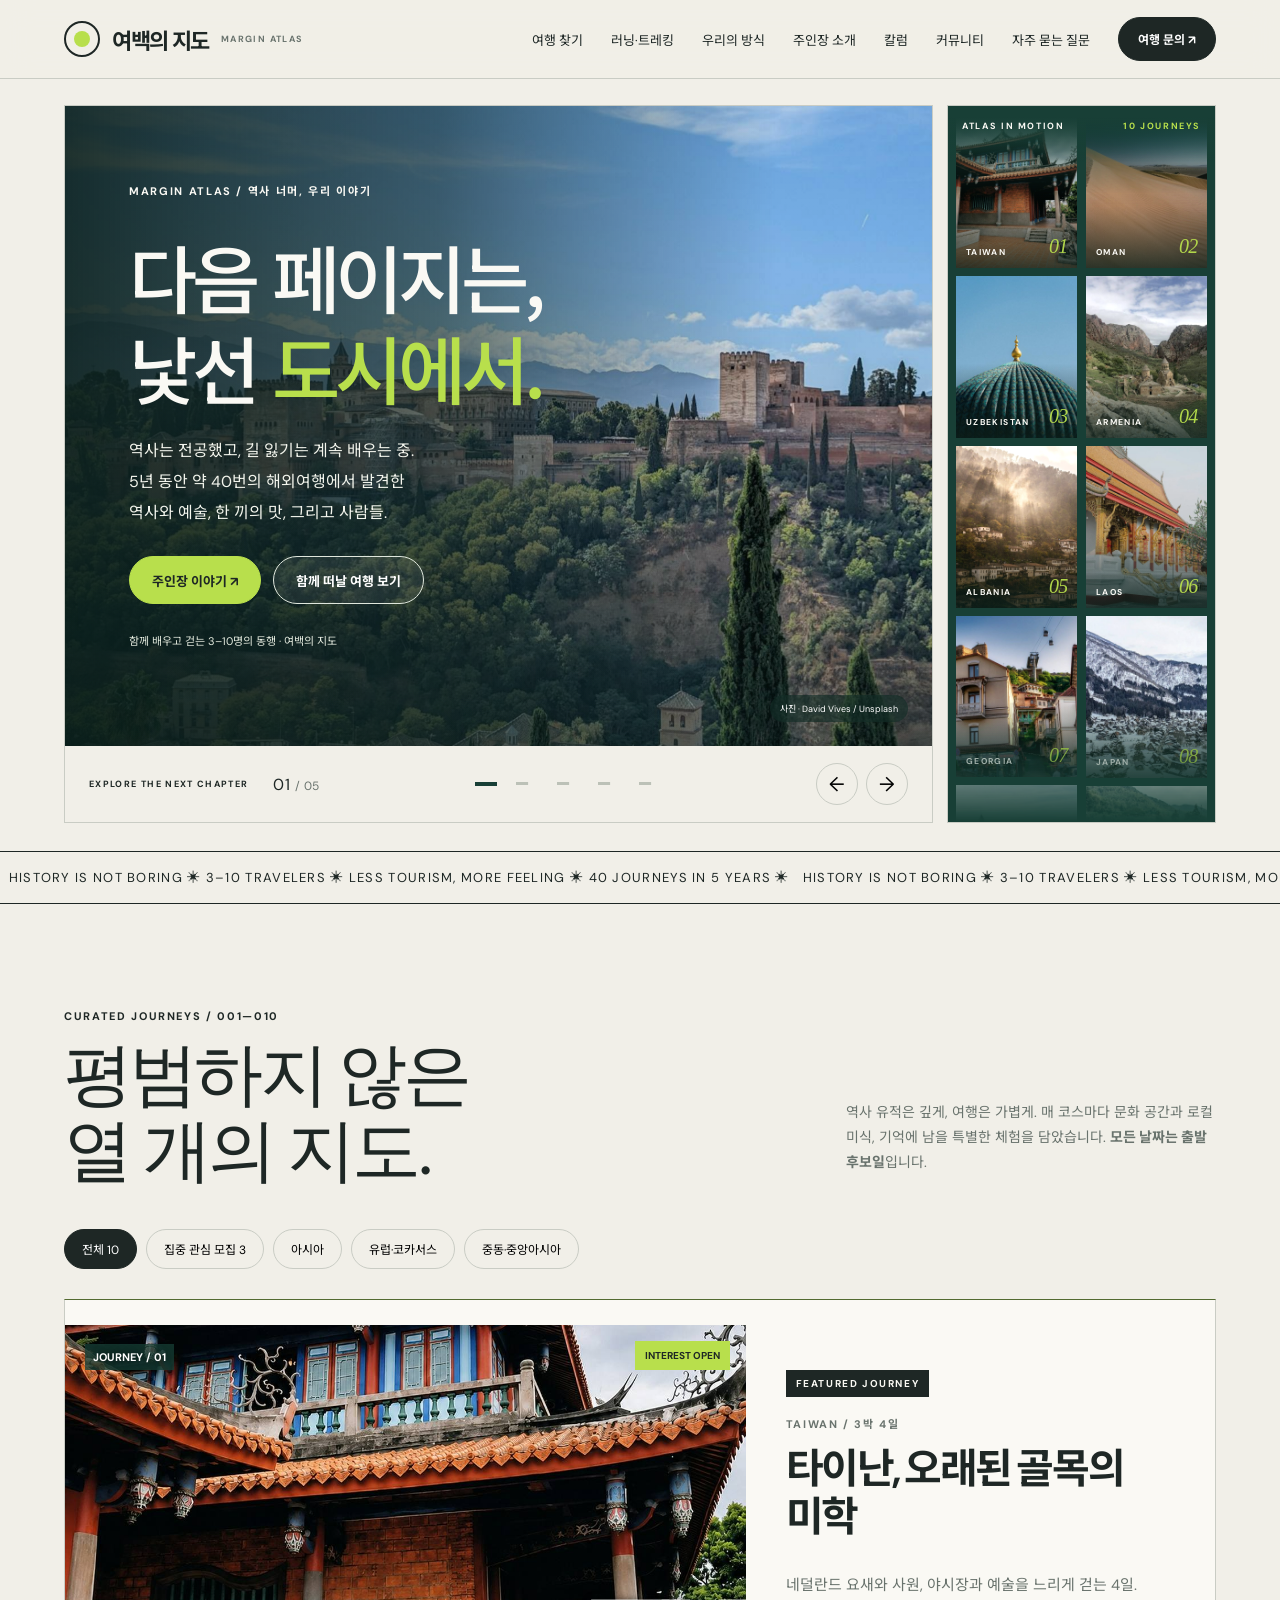
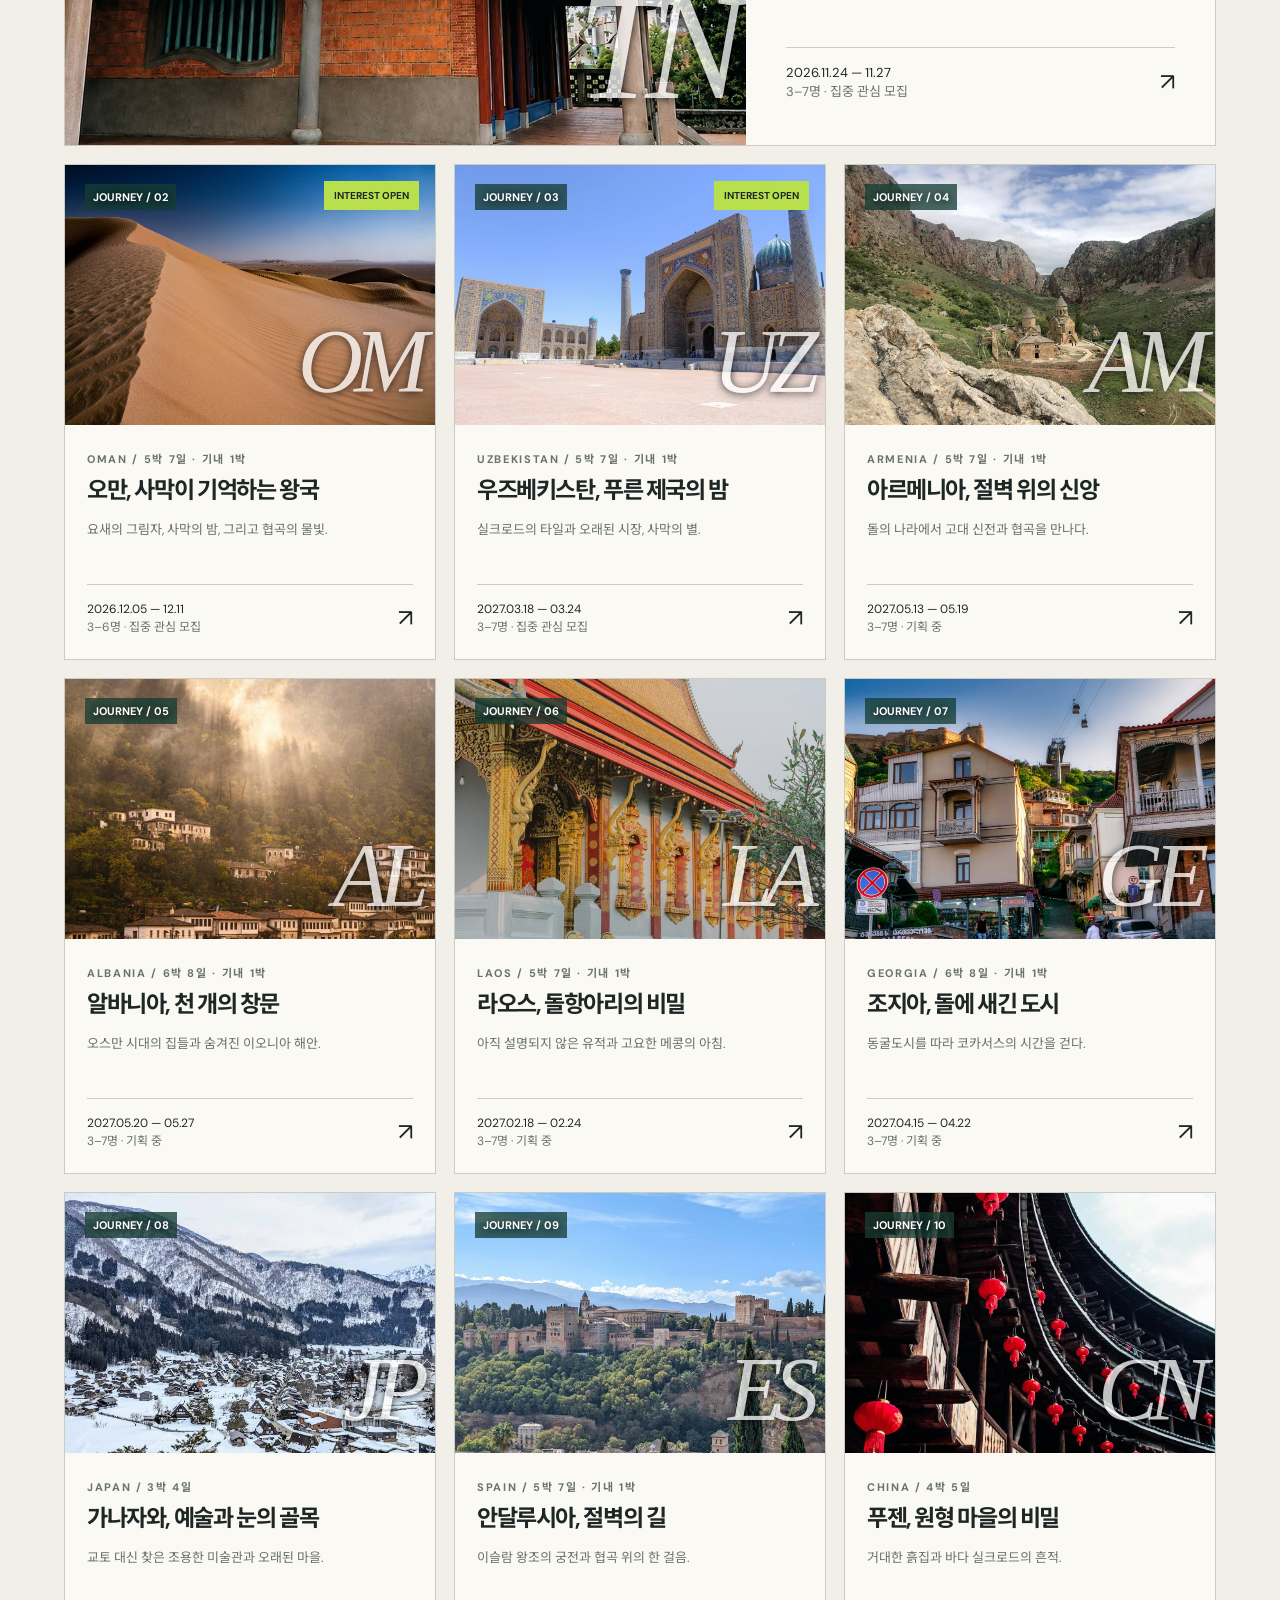
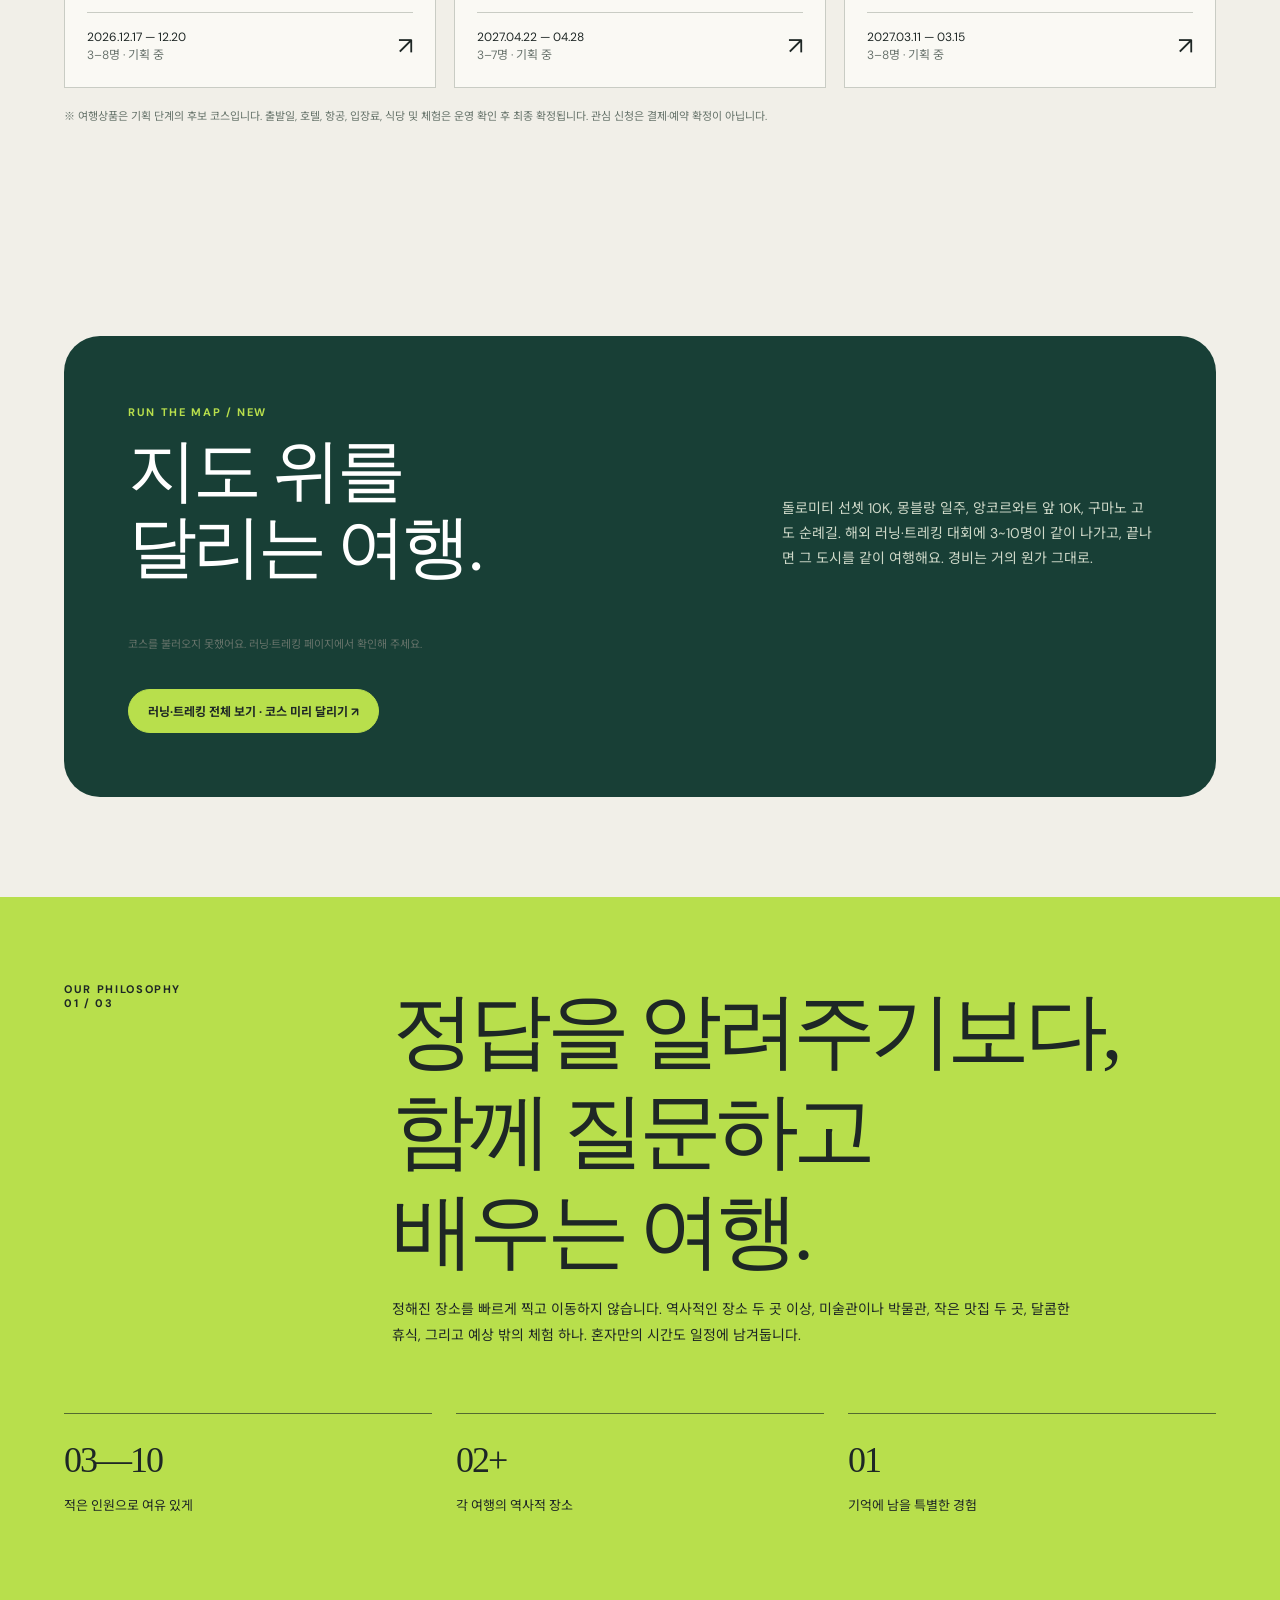
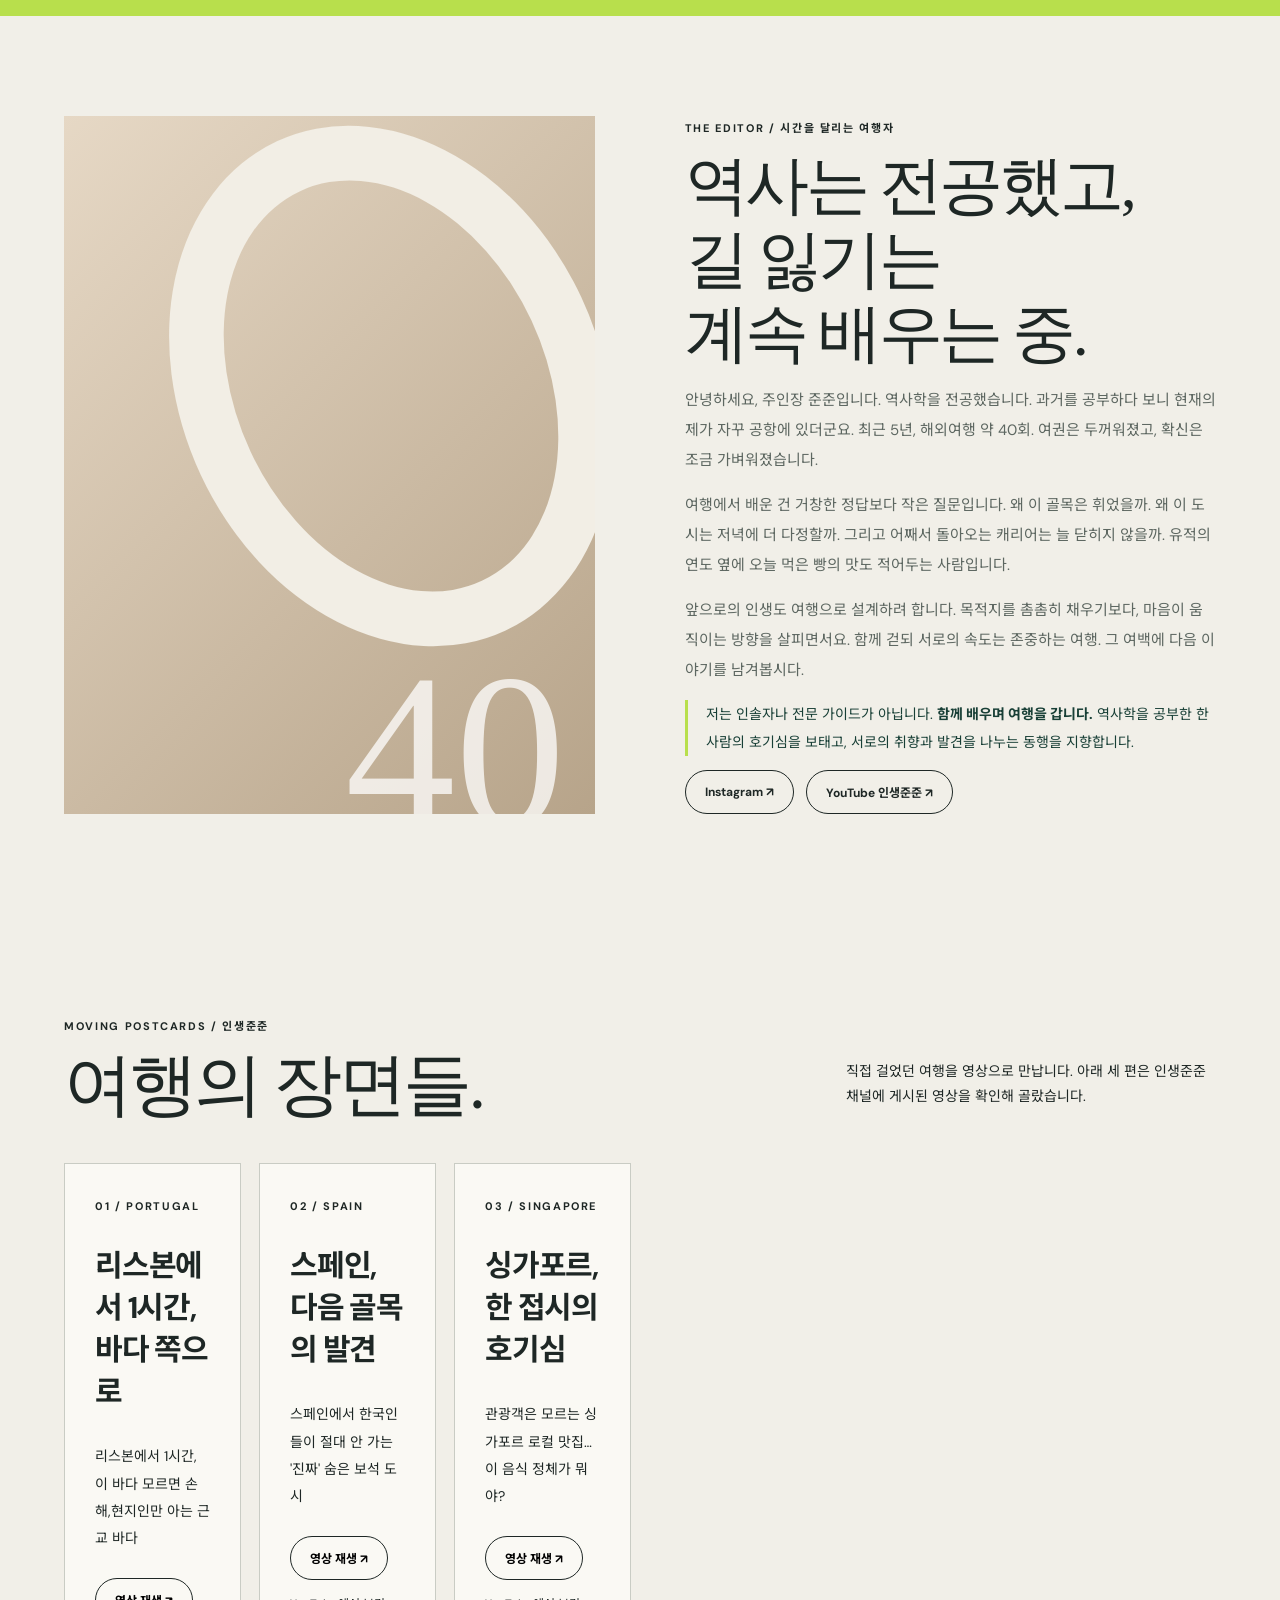
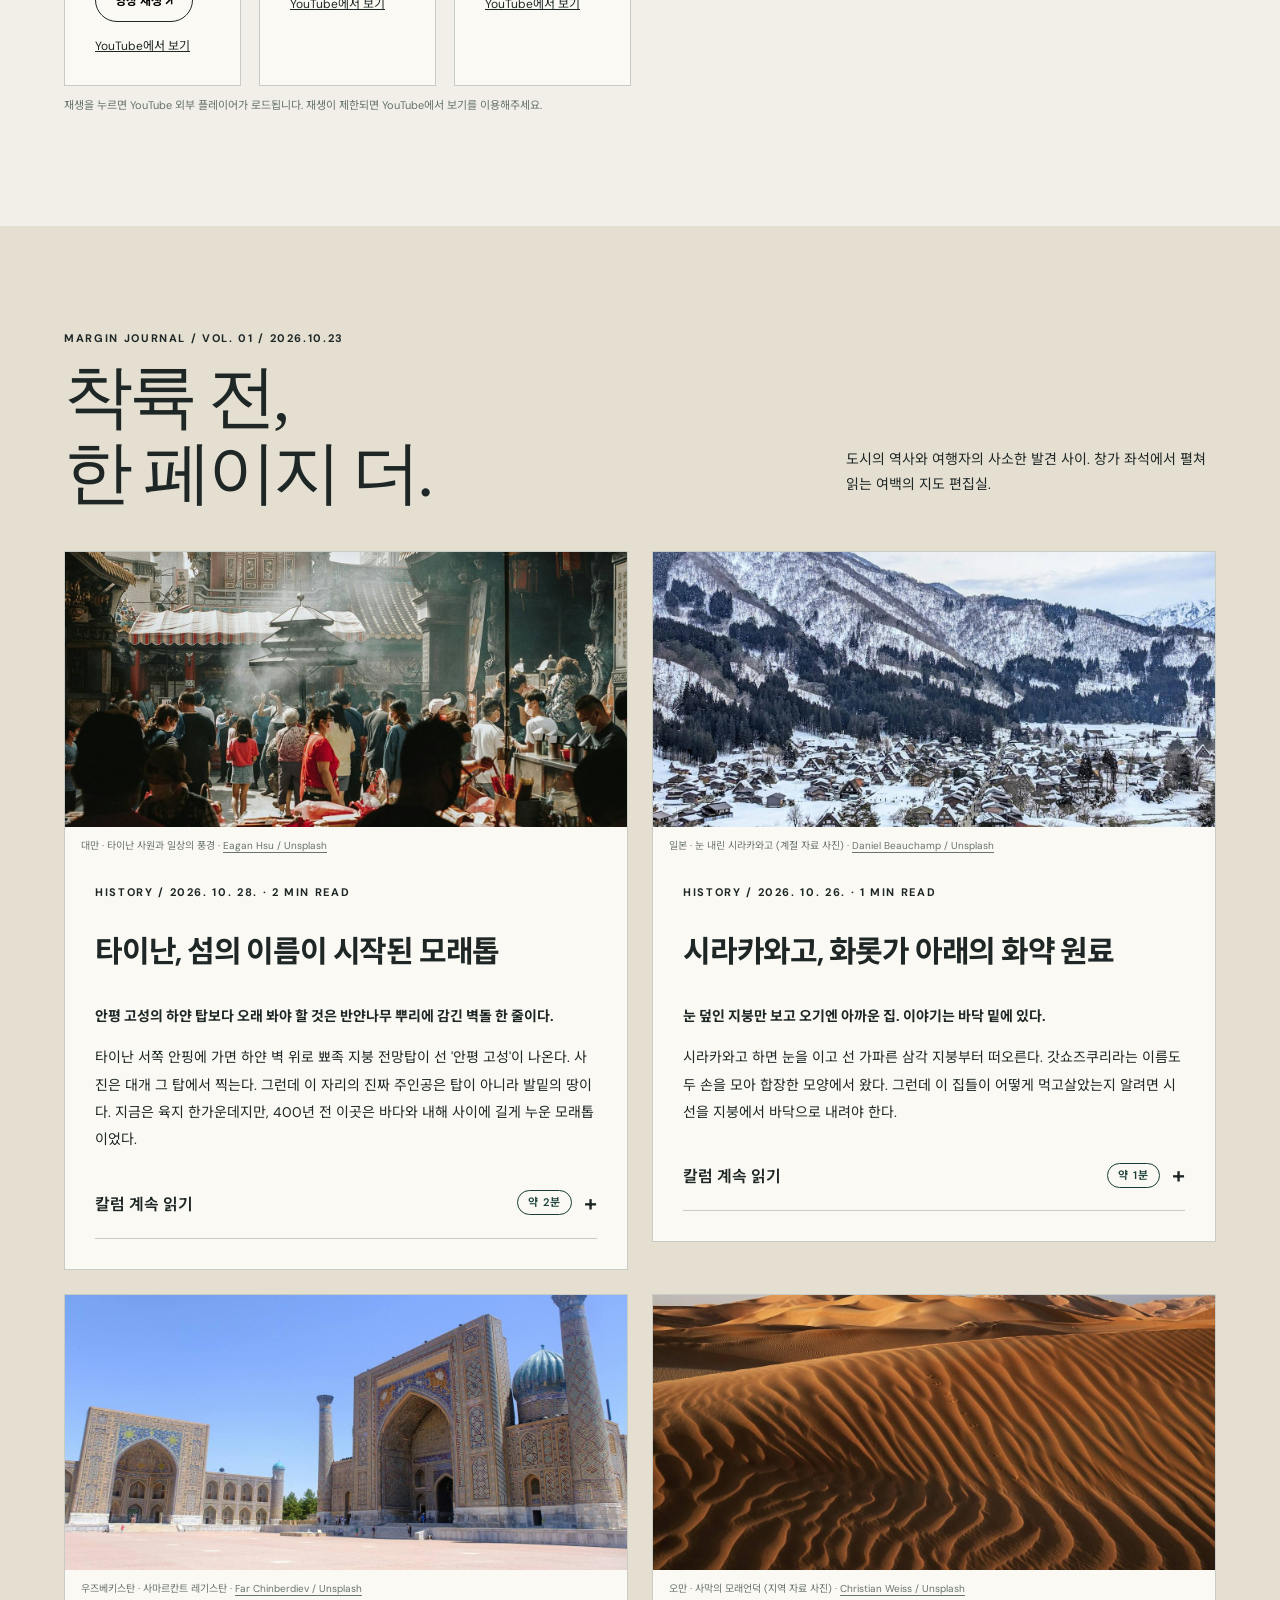
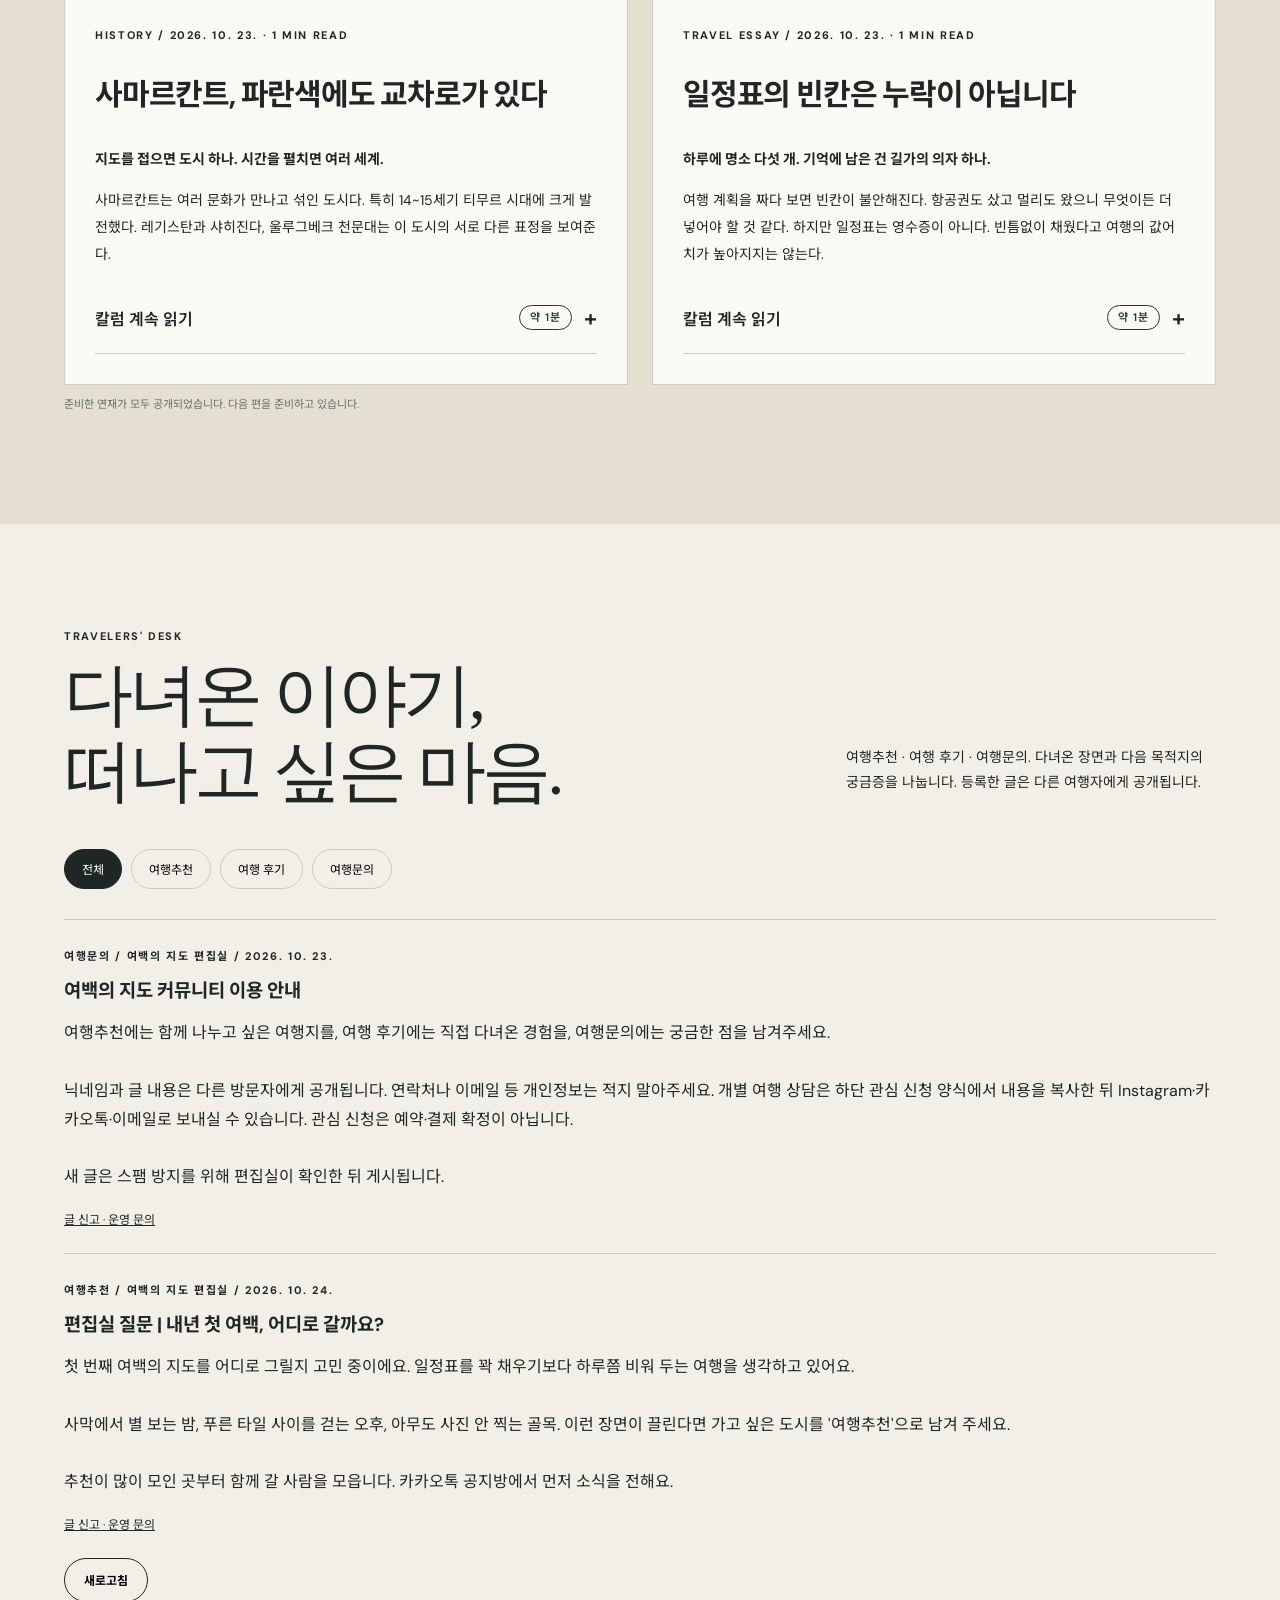
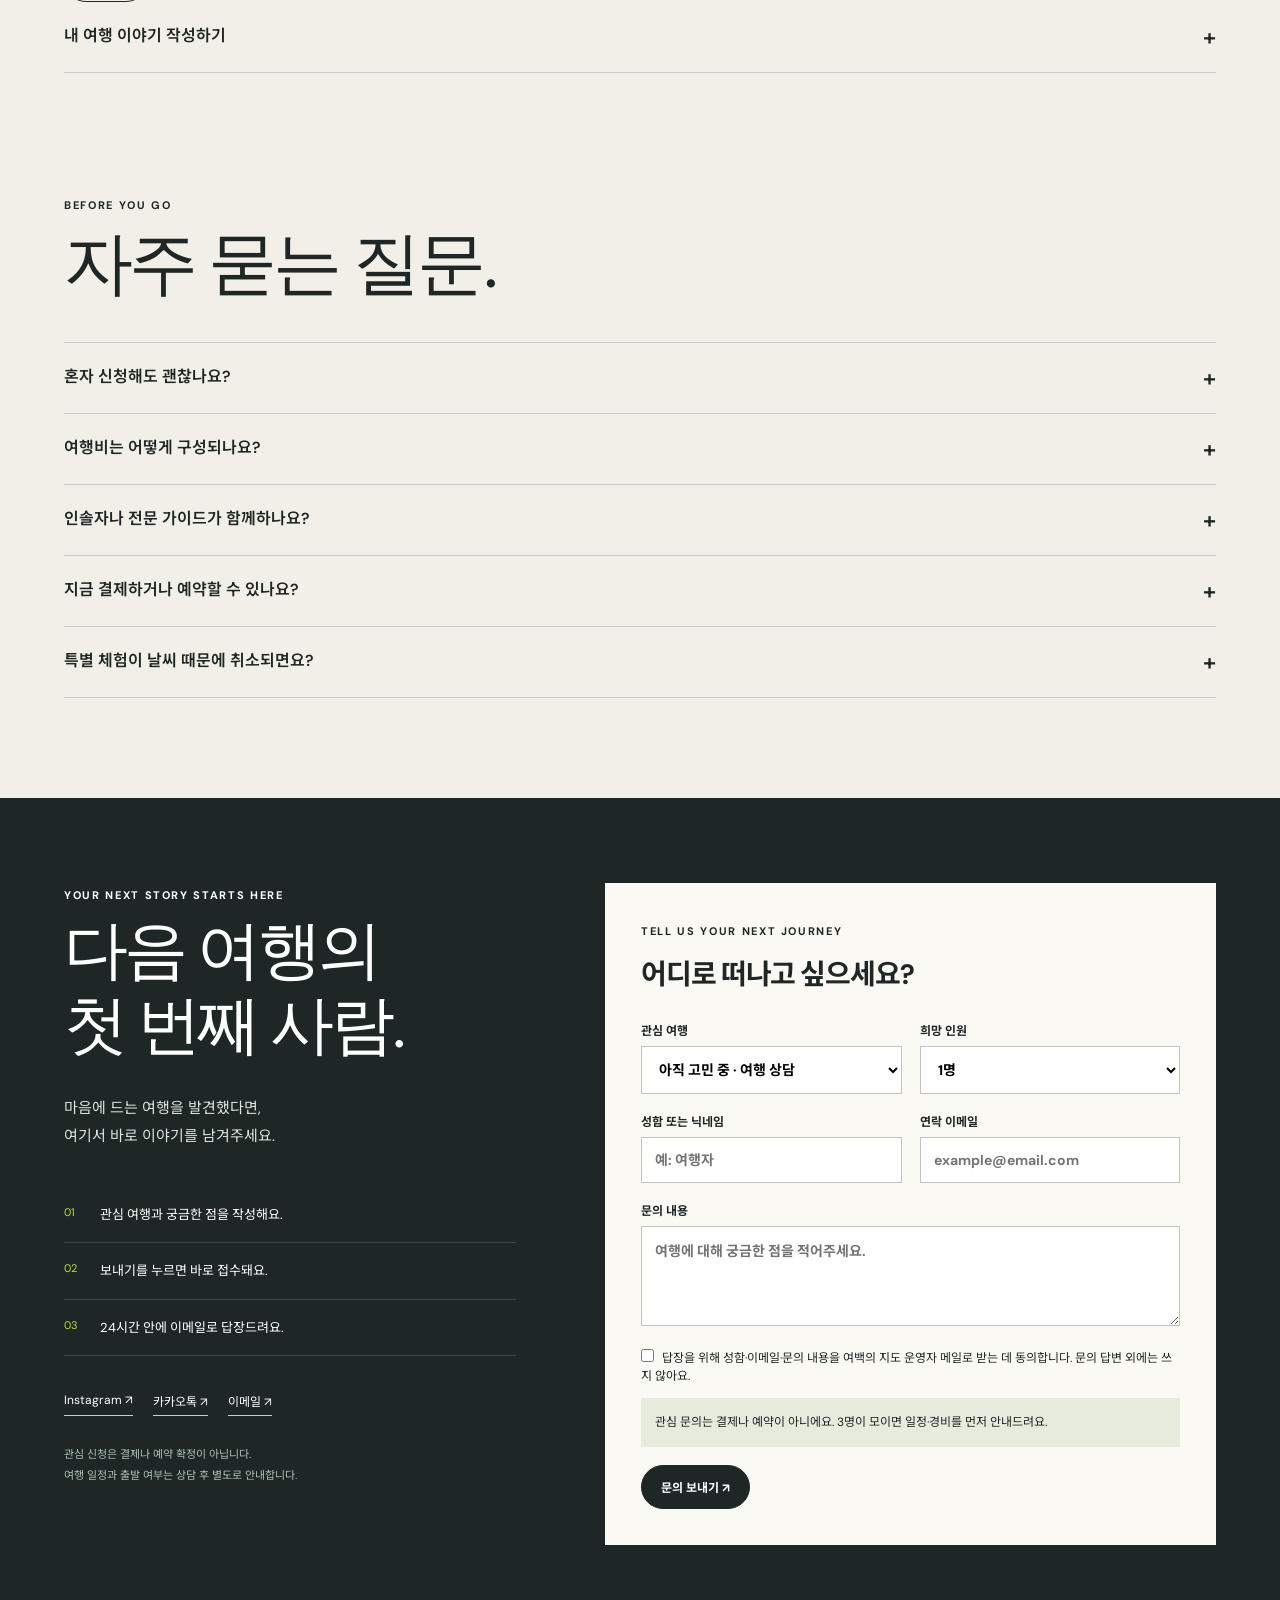
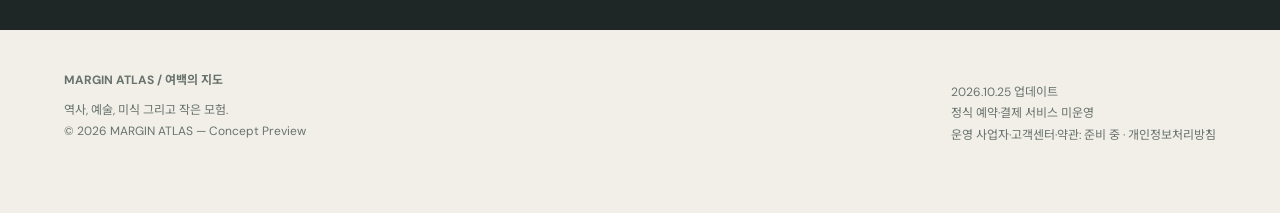
==== index.html @ d11bab04 "칼럼 읽는 시간·진행 바·펼침 모션, 펼칠 때 옆 카드 늘어나던 문제 수정, 빠른 문의 여행 10개 자동 생성, 구조화 데이터·canonical 추가 Co-Authored-By: " ====
<!doctype html>
<html lang="ko">
<head>
<meta charset="utf-8"/>
<script>/* 방문 집계 (화면 표시 없음) */(function(){try{var S="yb",N="lifejunjun-stats",A="https://abacus.jasoncameron.dev/hit/"+N+"/",d=new Date(Date.now()+324e5).toISOString().slice(0,10).replace(/-/g,"");function h(k){try{fetch(A+S+"_"+k,{keepalive:true}).catch(function(){})}catch(e){}}var q=location.search,r=document.referrer||"",u=navigator.userAgent||"",sns=/fbclid=|utm_source=(facebook|instagram|ig|meta|fb)/i.test(q)||/instagram\.com|facebook\.com/i.test(r)||/Instagram|FBAN|FBAV/.test(u),seen=null;try{seen=localStorage.getItem("_v"+S)}catch(e){}h("pv_"+d);if(seen!==d){h("uv_"+d);if(sns)h("sns_"+d);try{localStorage.setItem("_v"+S,d)}catch(e){}}var F=window.fetch;window.fetch=function(x){var p=F.apply(this,arguments);try{if(String(x&&x.url||x).indexOf("formsubmit.co")>-1)p.then(function(res){res.clone().json().then(function(j){if(j&&(j.success===true||j.success==="true"))h("apply_"+d)}).catch(function(){})}).catch(function(){})}catch(e){}return p}}catch(e){}})();</script>
<meta name="viewport" content="width=device-width, initial-scale=1"/>
<meta name="theme-color" content="#eae7df"/>
<title>MARGIN ATLAS — 여백의 지도 | 함께 떠나는 작은 여행</title>
<meta name="description" content="역사와 예술, 낯선 도시의 맛과 특별한 순간. 3~10명이 함께 떠나는 작은 여행, 여백의 지도."/>
<style>
@import url('https://fonts.googleapis.com/css2?family=DM+Sans:wght@400;500;600;700&family=Noto+Sans+KR:wght@300;400;500;600;700&display=swap');
:root{--ink:#1e2725;--paper:#f1efe8;--white:#faf9f4;--line:#c9ccc4;--muted:#69736d;--accent:#b8df4c;--deep:#183f36;--orange:#eb7853}
*{box-sizing:border-box}html{scroll-behavior:smooth}body{margin:0;color:var(--ink);background:var(--paper);font-family:'DM Sans','Noto Sans KR',sans-serif}button,input,select,textarea{font:inherit}button,a{outline-offset:4px}a{color:inherit;text-decoration:none}.wrap{max-width:1440px;margin:auto;padding:0 5vw}.serif{font-family:Georgia,'Times New Roman',serif;letter-spacing:-.055em}.micro{font-size:11px;letter-spacing:.15em;font-weight:700;text-transform:uppercase}.subtle{color:var(--muted)}
nav{position:sticky;top:0;z-index:20;background:rgba(241,239,232,.96);backdrop-filter:blur(15px);border-bottom:1px solid var(--line)}nav .inner{height:78px;display:flex;align-items:center;justify-content:space-between;gap:24px}.brand{display:flex;align-items:center;gap:12px;font-weight:700;font-size:22px;letter-spacing:-.06em}.brand-symbol{width:36px;height:36px;border:2px solid var(--ink);border-radius:50%;position:relative;display:inline-block}.brand-symbol:after{content:'';position:absolute;inset:8px;border-radius:50%;background:var(--accent)}.navlinks{display:flex;align-items:center;gap:28px;font-size:13px}.navlinks a:hover{text-decoration:underline}.pill{display:inline-flex;align-items:center;justify-content:center;gap:8px;padding:12px 19px;border:1px solid var(--ink);border-radius:50px;background:transparent;cursor:pointer;transition:.2s;font-size:12px;font-weight:700}.pill:hover{background:var(--ink);color:white}.pill.dark{background:var(--ink);color:white}.pill.dark:hover{background:var(--accent);color:var(--ink)}
.hero{padding:56px 0 32px}.hero-grid{display:grid;grid-template-columns:1.1fr .9fr;gap:26px;min-height:650px}.hero-left{background:var(--deep);color:var(--white);padding:50px 4vw;display:flex;flex-direction:column;justify-content:space-between;position:relative;overflow:hidden}.hero-left:before{content:'';width:550px;height:550px;position:absolute;right:-240px;top:-200px;border:1px solid rgba(255,255,255,.25);border-radius:50%;box-shadow:0 0 0 80px rgba(255,255,255,.025),0 0 0 160px rgba(255,255,255,.025)}.hero h1{font-size:clamp(55px,7.1vw,116px);line-height:1.02;letter-spacing:-.09em;font-weight:500;margin:34px 0 22px;position:relative}.hero h1 em{color:var(--accent);font-weight:400}.hero .desc{max-width:520px;font-size:16px;line-height:1.9;color:#d8e1db}.hero-cta{display:flex;align-items:center;justify-content:space-between;gap:12px;position:relative}.hero-right{display:flex;flex-direction:column;gap:26px}.hero-art{flex:1;min-height:460px;position:relative;overflow:hidden;background:linear-gradient(140deg,#d5ba96,#ab7c63 52%,#5c6355)}.hero-art:before{content:'';position:absolute;left:22%;top:10%;width:64%;height:85%;border-radius:45% 45% 2% 2%;background:linear-gradient(125deg,#a8836e 0%,#f1d1a2 49%,#bb6c51 100%);box-shadow:-30px 15px 0 rgba(35,47,38,.25)}.hero-art:after{content:'';position:absolute;left:36%;bottom:-8%;width:26%;height:85%;border-radius:90px 90px 0 0;background:linear-gradient(90deg,#332f29,#7b5347);box-shadow:100px 10px 0 15px rgba(62,51,43,.9)}.art-text{position:absolute;z-index:2;bottom:30px;left:30px;color:#fff;font-family:Georgia,serif;font-size:30px;line-height:1.05;mix-blend-mode:screen}.hero-side-bottom{display:flex;justify-content:space-between;align-items:center;padding:14px 3px;border-bottom:1px solid var(--ink)}.ticker{border-block:1px solid var(--ink);padding:17px 0;overflow:hidden;white-space:nowrap;font-size:13px;letter-spacing:.1em}.ticker-track{display:inline-block;animation:move 28s linear infinite}@keyframes move{to{transform:translateX(-50%)}}
.section{padding:100px 0}.section-head{display:flex;justify-content:space-between;align-items:end;gap:20px;margin-bottom:40px}.section h2{font-size:clamp(42px,5.4vw,78px);font-weight:500;line-height:1.1;margin:12px 0 0}.section-head p{max-width:370px;line-height:1.8;font-size:14px}.filters{display:flex;gap:9px;flex-wrap:wrap;margin:0 0 30px}.filter{border:1px solid var(--line);background:transparent;border-radius:50px;padding:10px 17px;cursor:pointer;font-size:12px}.filter.active{background:var(--ink);color:white;border-color:var(--ink)}.cards{display:grid;grid-template-columns:repeat(3,minmax(0,1fr));gap:18px}.card{border:1px solid var(--line);background:var(--white);min-width:0;transition:transform .25s,box-shadow .25s;cursor:pointer}.card:hover{transform:translateY(-5px);box-shadow:0 20px 40px rgba(18,29,25,.11)}.visual{height:260px;position:relative;overflow:hidden;background:var(--bg)}.visual:before{content:'';position:absolute;width:70%;height:150%;border-radius:48%;border:3px solid var(--shape);transform:rotate(-23deg);top:-30%;left:30%;box-shadow:-40px 50px 0 -20px var(--shape),-100px -60px 0 -40px rgba(255,255,255,.32)}.visual:after{content:'';position:absolute;width:150px;height:150px;background:var(--shape);opacity:.55;left:-25px;bottom:-70px;transform:rotate(45deg)}.visual .num{position:absolute;top:19px;left:20px;color:#fff;font-size:11px;font-weight:700;z-index:1}.visual .code{position:absolute;bottom:12px;right:15px;color:#fff;font:italic 90px Georgia,serif;opacity:.75;letter-spacing:-.1em;z-index:1}.badge{position:absolute;top:16px;right:16px;z-index:2;background:var(--accent);padding:8px 10px;font-size:10px;font-weight:700}.card-body{padding:22px 22px 24px}.card h3{font-size:23px;line-height:1.3;letter-spacing:-.06em;margin:8px 0}.card .one{color:var(--muted);font-size:13px;line-height:1.7;min-height:45px}.card-foot{display:flex;justify-content:space-between;align-items:center;border-top:1px solid var(--line);margin-top:20px;padding-top:16px;font-size:12px}.arrow{font-size:24px;line-height:1}.empty{padding:60px;text-align:center;color:var(--muted)}
.statement{background:var(--accent);padding:85px 0}.statement-grid{display:grid;grid-template-columns:.35fr 1fr;gap:40px}.statement h2{font-size:clamp(44px,6.5vw,96px);font-weight:500;line-height:1.2;letter-spacing:-.07em;margin:0}.statement p{font-size:14px;line-height:1.9;max-width:680px}.features{display:grid;grid-template-columns:repeat(3,1fr);gap:24px;margin-top:50px}.feature{padding-top:25px;border-top:1px solid #536a30}.feature strong{font-size:36px;font-weight:500}.feature p{font-size:13px}
.about{display:grid;grid-template-columns:1fr 1fr;gap:7vw}.about h2{font-size:clamp(42px,5vw,76px);line-height:1.15;font-weight:500}.about p{line-height:2;font-size:15px;color:#5d6761}.about-art{background:linear-gradient(135deg,#e6d8c5,#b7a48a);min-height:470px;position:relative;overflow:hidden}.about-art:before{content:'';position:absolute;width:310px;height:430px;border:55px solid #f2eee5;border-radius:50%;transform:rotate(-25deg);left:22%;top:0}.about-art:after{content:'40';position:absolute;bottom:-65px;right:30px;font:220px Georgia,serif;color:rgba(255,255,255,.75)}
.faq{border-top:1px solid var(--line)}details{border-bottom:1px solid var(--line);padding:20px 0}summary{font-size:16px;font-weight:600;cursor:pointer;list-style:none;display:flex;justify-content:space-between;gap:12px}summary:after{content:'+';font-size:23px}details[open] summary:after{content:'−'}details p{color:var(--muted);line-height:1.9;font-size:14px;max-width:850px}.contact{background:var(--ink);color:white;padding:85px 0}.contact h2{font-size:clamp(45px,6vw,88px);font-weight:500;margin:10px 0 30px}.contact .pill{border-color:white;color:white}.contact .pill:hover{background:white;color:var(--ink)}footer{padding:40px 0 55px;font-size:12px;color:#68736d}footer .foot-grid{display:flex;justify-content:space-between;gap:30px;flex-wrap:wrap}footer p{line-height:1.8}
.overlay{position:fixed;inset:0;background:rgba(13,24,20,.65);z-index:40;display:none;align-items:center;justify-content:center;padding:20px}.overlay.open{display:flex}.modal{background:var(--white);width:min(850px,100%);max-height:92vh;overflow:auto;position:relative;box-shadow:0 30px 90px #0005}.modal-top{background:var(--deep);color:white;padding:38px 44px 32px}.modal-top h2{font-size:42px;line-height:1.15;margin:12px 0 10px;font-weight:500}.close{position:absolute;right:20px;top:20px;border:1px solid rgba(255,255,255,.5);border-radius:50%;width:36px;height:36px;background:transparent;color:white;font-size:21px;cursor:pointer}.modal-content{padding:30px 44px 45px}.modal-tabs{display:flex;gap:20px;border-bottom:1px solid var(--line);overflow:auto}.modal-tab{background:none;border:none;border-bottom:3px solid transparent;padding:12px 0;white-space:nowrap;cursor:pointer;font-size:13px}.modal-tab.active{border-color:var(--ink);font-weight:700}.modal-panel{padding:24px 0;min-height:210px}.modal-panel h4{font-size:14px;margin:0 0 10px}.modal-panel p,.modal-panel li{line-height:1.85;color:#52615b;font-size:13px}.modal-panel ul{padding-left:20px}.modal-panel li{margin:7px 0}.info-grid{display:grid;grid-template-columns:1fr 1fr;gap:15px}.info-box{background:#f0f0e9;padding:17px}.info-box small{color:#647169}.info-box b{display:block;margin:7px 0;font-size:15px}.modal-bottom{display:flex;justify-content:space-between;gap:15px;align-items:center;border-top:1px solid var(--line);padding-top:22px}.price-row{display:flex;justify-content:space-between;padding:11px 0;border-bottom:1px solid var(--line);font-size:13px}.price-row.total{font-size:20px;font-weight:700}.form-grid{display:grid;grid-template-columns:1fr 1fr;gap:15px}.form-grid label{font-size:12px;font-weight:700;display:block}.form-grid input,.form-grid select,.form-grid textarea{margin-top:7px;width:100%;padding:13px;border:1px solid #bfc6bf;border-radius:0;background:#fff;font-size:14px}.form-grid .full{grid-column:1/-1}.notice{padding:14px;background:#e7ebdd;font-size:12px;line-height:1.7;margin-top:14px}.form-success{padding:20px;background:#e8f0d7;display:none;line-height:1.8;font-size:13px}.muted-link{font-size:12px;text-decoration:underline}.tiny-note{font-size:11px;color:#66736a;line-height:1.6}
@media(max-width:1000px){.hero-grid{grid-template-columns:1fr;min-height:unset}.hero-left{min-height:530px}.hero-right{display:none}.cards{grid-template-columns:repeat(2,1fr)}.statement-grid{grid-template-columns:1fr}.about{grid-template-columns:1fr}.about-art{min-height:310px}}
@media(max-width:650px){.wrap{padding:0 20px}.navlinks a:not(.pill){display:none}nav .inner{height:65px}.brand{font-size:18px}.hero{padding-top:18px}.hero-left{min-height:580px;padding:34px 26px}.hero h1{font-size:62px}.hero .desc{font-size:14px}.section{padding:70px 0}.section-head{display:block}.section h2{font-size:46px}.cards{grid-template-columns:1fr}.visual{height:270px}.features{grid-template-columns:1fr}.statement{padding:65px 0}.statement h2{font-size:48px}.modal-top{padding:30px 22px}.modal-top h2{font-size:31px}.modal-content{padding:20px 22px}.info-grid,.form-grid{grid-template-columns:1fr}.form-grid .full{grid-column:auto}.modal-bottom{align-items:stretch;flex-direction:column}.about-art{min-height:270px}}
.social-row{display:flex;gap:12px;flex-wrap:wrap}.editor-card{background:var(--white);padding:30px;border:1px solid var(--line);min-width:0}.editor-card h3{font-size:30px;line-height:1.4;letter-spacing:-.04em}.editor-card p{font-size:14px;line-height:1.95}.editor-card .pill{margin:12px 8px 12px 0}.editor-card iframe{width:100%;aspect-ratio:16/9;border:0;margin-top:16px}.magazine{background:#e4dfd1}.journal-grid{display:grid;grid-template-columns:1fr 1fr;gap:24px}.standfirst{font-weight:700}.board-item{padding:24px 0;border-top:1px solid var(--line);overflow-wrap:anywhere}.board-item p{white-space:pre-wrap;line-height:1.8}.board-item h3{margin:10px 0}#inquiryCopy{width:100%;min-height:230px;padding:16px;background:var(--white);color:var(--ink);border:1px solid var(--line)}section[id]{scroll-margin-top:100px}@media(max-width:1000px){.navlinks{gap:12px}.brand .micro{display:none}}@media(max-width:650px){.journal-grid{grid-template-columns:1fr}.editor-card{padding:24px}.editor-card h3{font-size:26px}}@media(prefers-reduced-motion:reduce){html{scroll-behavior:auto}.ticker-track{animation:none}}
.honeypot{position:absolute;left:-10000px;opacity:0;pointer-events:none}.board-item .pill{margin-left:16px}[hidden]{display:none!important}.pill:disabled{opacity:.55;cursor:wait}
.brand{white-space:nowrap;flex-shrink:0}.navlinks a{white-space:nowrap}@media(min-width:651px) and (max-width:1240px){.navlinks{gap:18px;font-size:12.5px}.navlinks a[href="#philosophy"],.navlinks a[href="#faq"]{display:none}}@media(min-width:651px) and (max-width:940px){.navlinks a[href="#about"],.navlinks a[href="#magazine"]{display:none}}@media(min-width:1001px){.cards{grid-template-columns:repeat(6,minmax(0,1fr))}.cards>.card{grid-column:span 2}.cards>.card.half{grid-column:span 3}}@media(min-width:651px){.cards>.card.feature,.cards>.card.wide{grid-column:1/-1;display:grid;grid-template-columns:minmax(0,1.45fr) minmax(0,1fr)}.card.feature .visual,.card.wide .visual{height:auto;min-height:420px}.card.feature .card-body,.card.wide .card-body{padding:44px 40px;display:flex;flex-direction:column;justify-content:center}.card.feature h3,.card.wide h3{font-size:clamp(30px,3.2vw,46px);line-height:1.18;margin:14px 0 16px}.card.feature .one,.card.wide .one{font-size:15px;min-height:0;max-width:400px}.card.feature .visual .code,.card.wide .visual .code{font-size:150px}.card.feature .card-foot,.card.wide .card-foot{font-size:13px;margin-top:34px}.card.feature .feature-kicker{display:inline-block;align-self:flex-start;background:var(--ink);color:var(--white);font-size:10px;font-weight:700;letter-spacing:.16em;padding:7px 10px;margin-bottom:18px}}.feature-kicker{display:none}@media(min-width:651px) and (max-width:1000px){.card.feature .visual,.card.wide .visual{min-height:340px}.card.feature .card-body,.card.wide .card-body{padding:32px 28px}}.destination-photo{transition:transform 1.1s cubic-bezier(.2,.7,.2,1)}.card:hover .destination-photo{transform:scale(1.045)}@media(prefers-reduced-motion:reduce){.card:hover .destination-photo{transform:none}}.card h3,.section h2,.statement h2,.about h2{word-break:keep-all}.menu-btn{display:none}@media(max-width:650px){.navlinks{display:none}.menu-btn{display:inline-flex;align-items:center;gap:10px;border:1px solid var(--ink);background:transparent;border-radius:99px;padding:9px 16px;font-size:13px;font-weight:600;color:var(--ink);cursor:pointer}.menu-btn i{display:block;width:16px;height:1.5px;background:currentColor;position:relative}.menu-btn i:before,.menu-btn i:after{content:"";position:absolute;left:0;width:100%;height:1.5px;background:currentColor}.menu-btn i:before{top:-5px}.menu-btn i:after{top:5px}}.menu-sheet{position:fixed;inset:0;z-index:60;background:var(--deep);color:var(--white);display:flex;flex-direction:column;padding:22px 24px 32px;opacity:0;visibility:hidden;transform:translateY(-12px);transition:opacity .35s,transform .45s cubic-bezier(.2,.7,.2,1),visibility 0s .45s}.menu-sheet.open{opacity:1;visibility:visible;transform:none;transition:opacity .35s,transform .45s cubic-bezier(.2,.7,.2,1)}.menu-sheet .top{display:flex;justify-content:space-between;align-items:center}.menu-sheet .top b{font-size:18px;letter-spacing:-.04em}.menu-sheet .x{background:none;border:1px solid #faf9f466;color:inherit;border-radius:99px;padding:9px 16px;font-size:13px;cursor:pointer}.menu-sheet ol{list-style:none;margin:auto 0;padding:0;counter-reset:m}.menu-sheet li{counter-increment:m;border-top:1px solid #faf9f429}.menu-sheet li:last-child{border-bottom:1px solid #faf9f429}.menu-sheet li a{display:flex;align-items:baseline;gap:16px;padding:15px 0;font-size:30px;letter-spacing:-.05em;font-weight:500}.menu-sheet li a:before{content:"0" counter(m);font-size:10px;letter-spacing:.16em;color:var(--accent);font-weight:700}.menu-sheet .cta{display:block;text-align:center;background:var(--accent);color:var(--ink);font-weight:700;padding:16px;border-radius:99px;font-size:15px}.menu-sheet .meta{margin-top:14px;font-size:11px;letter-spacing:.14em;opacity:.6;text-align:center}@media(prefers-reduced-motion:reduce){.menu-sheet,.menu-sheet.open{transition:none;transform:none}}.hero-stage{display:grid;grid-template-columns:minmax(0,1fr) clamp(220px,21vw,320px);gap:14px;align-items:stretch}.hero-stage>.carousel-shell{min-width:0}.hero-reel{position:relative;overflow:hidden;background:var(--deep);border:1px solid var(--line);min-height:0}.reel-head{position:absolute;z-index:3;top:0;left:0;right:0;display:flex;justify-content:space-between;padding:14px 14px 30px;font-size:9px;font-weight:700;letter-spacing:.18em;color:var(--white);background:linear-gradient(180deg,#183f36 20%,#183f3600)}.reel-head span:last-child{color:var(--accent)}.reel-cols{position:absolute;inset:0;display:grid;grid-template-columns:1fr 1fr;gap:8px;padding:0 8px;-webkit-mask-image:linear-gradient(180deg,transparent 0,#000 14%,#000 86%,transparent 100%);mask-image:linear-gradient(180deg,transparent 0,#000 14%,#000 86%,transparent 100%)}.reel-col{display:flex;flex-direction:column;will-change:transform;animation:reelUp 72s linear infinite}.reel-col.down{animation-name:reelDown;animation-duration:84s}@keyframes reelUp{from{transform:translate3d(0,0,0)}to{transform:translate3d(0,-50%,0)}}@keyframes reelDown{from{transform:translate3d(0,-50%,0)}to{transform:translate3d(0,0,0)}}.hero-reel:hover .reel-col,.hero-reel:focus-within .reel-col{animation-play-state:paused}.reel-tile{position:relative;display:block;width:100%;aspect-ratio:3/4;margin:0 0 8px;padding:0;border:0;overflow:hidden;background:#0f2a24;cursor:pointer;color:var(--white);text-align:left}.reel-tile img{position:absolute;inset:0;width:100%;height:100%;object-fit:cover;filter:saturate(.82) contrast(1.04);transform:scale(1.02);transition:transform 1.4s cubic-bezier(.2,.7,.2,1),filter .7s}.reel-tile:after{content:"";position:absolute;inset:0;background:linear-gradient(0deg,#0d221dcc,transparent 46%)}.reel-tile:hover img,.reel-tile:focus-visible img{transform:scale(1.09);filter:saturate(1.08) contrast(1.06)}.reel-tile .rc{position:absolute;z-index:1;left:10px;right:10px;bottom:10px;display:flex;justify-content:space-between;align-items:flex-end;gap:6px;font-size:8.5px;font-weight:700;letter-spacing:.16em}.reel-tile .rc b{font-weight:700}.reel-tile .rc i{font:italic 20px Georgia,serif;letter-spacing:-.04em;color:var(--accent);opacity:.95}.reel-tile:focus-visible{outline:2px solid var(--accent);outline-offset:-2px}@media(max-width:1000px){.hero-stage{grid-template-columns:1fr}.hero-reel{height:178px;border-top:0}.reel-head{display:none}.reel-cols{display:block;padding:10px 0;-webkit-mask-image:linear-gradient(90deg,transparent,#000 8%,#000 92%,transparent);mask-image:linear-gradient(90deg,transparent,#000 8%,#000 92%,transparent)}.reel-col{flex-direction:row;height:100%;width:max-content;animation-name:reelLeft;animation-duration:90s}.reel-col.down{display:none}.reel-tile{width:118px;height:100%;aspect-ratio:auto;margin:0 8px 0 0;flex:0 0 auto}}@keyframes reelLeft{from{transform:translate3d(0,0,0)}to{transform:translate3d(-50%,0,0)}}@media(max-width:650px){.hero-reel{height:150px}.reel-tile{width:100px}}@media(prefers-reduced-motion:reduce){.reel-col{animation:none}.reel-cols{overflow:auto}}.carousel .slide-content h1,.carousel .slide-content h2{word-break:keep-all}@media(min-width:1001px){.hero-stage .inquiry-slide .slide-content h2{font-size:clamp(38px,4vw,62px)}}.fit-box{margin-top:22px;background:var(--deep);color:var(--white);padding:20px 22px 18px}.fit-box small{display:block;font-size:10px;font-weight:700;letter-spacing:.16em;color:var(--accent);margin-bottom:10px}.fit-box ul{list-style:none;margin:0;padding:0;display:grid;gap:8px}.modal-panel .fit-box li,.fit-box li{color:var(--white);position:relative;padding-left:22px;font-size:14.5px;line-height:1.55;word-break:keep-all}.fit-box li:before{content:"";position:absolute;left:0;top:.62em;width:12px;height:1.5px;background:var(--accent)}.day-line{list-style:none;margin:14px 0 0;padding:0;position:relative}.day-line:before{content:"";position:absolute;left:17px;top:8px;bottom:8px;width:1px;background:var(--line)}.day-line li{position:relative;display:grid;grid-template-columns:36px minmax(0,1fr);gap:16px;padding:0 0 18px}.day-line li:last-child{padding-bottom:0}.dl-n{position:relative;z-index:1;display:grid;place-items:center;width:36px;height:36px;border-radius:50%;background:var(--paper);border:1px solid var(--ink);font-size:11px;font-weight:700;letter-spacing:.04em;font-variant-numeric:tabular-nums}.day-line li:first-child .dl-n{background:var(--accent);border-color:var(--accent)}.day-line b{display:block;font-size:15px;font-weight:600;line-height:1.4;padding-top:7px;word-break:keep-all}.day-line p{margin:4px 0 0;font-size:13.5px;line-height:1.6;color:var(--muted);word-break:keep-all}@media(prefers-reduced-motion:no-preference){.modal-panel .day-line li{animation:dlIn .5s cubic-bezier(.2,.7,.2,1) both}.modal-panel .day-line li:nth-child(2){animation-delay:.06s}.modal-panel .day-line li:nth-child(3){animation-delay:.12s}.modal-panel .day-line li:nth-child(4){animation-delay:.18s}.modal-panel .day-line li:nth-child(5){animation-delay:.24s}.modal-panel .day-line li:nth-child(6){animation-delay:.3s}}@keyframes dlIn{from{opacity:.001;transform:translateY(8px)}to{opacity:1;transform:none}}</style>
<link rel="stylesheet" href="home.css"><link rel="stylesheet" href="editorial.css">
<meta property="og:title" content="MARGIN ATLAS — 여백의 지도 | 함께 떠나는 작은 여행">
<meta property="og:description" content="역사와 예술, 낯선 도시의 맛과 특별한 순간. 3~10명이 함께 떠나는 작은 여행, 여백의 지도.">
<meta property="og:type" content="website">
<meta property="og:url" content="https://probe2928-crypto.github.io/yeobaek/">
<meta property="og:image" content="https://probe2928-crypto.github.io/yeobaek/og/yeobaek.jpg">
<meta property="og:image:width" content="1200">
<meta property="og:image:height" content="630">
<meta name="twitter:card" content="summary_large_image">
<script type="application/ld+json">{"@context": "https://schema.org", "@graph": [{"@type": "Organization", "@id": "https://probe2928-crypto.github.io/yeobaek/#org", "name": "여백의 지도 (MARGIN ATLAS)", "url": "https://probe2928-crypto.github.io/yeobaek/", "sameAs": ["https://www.instagram.com/lifejunjun/"]}, {"@type": "WebSite", "name": "여백의 지도", "url": "https://probe2928-crypto.github.io/yeobaek/", "inLanguage": "ko-KR"}, {"@type": "ItemList", "name": "여백의 지도 여행 10선", "itemListElement": [{"@type": "ListItem", "position": 1, "item": {"@type": "TouristTrip", "name": "타이난, 오래된 골목의 미학", "description": "타이난 · 안핑 · 3박 4일. 네덜란드 요새와 사원, 야시장과 예술을 느리게 걷는 4일.", "touristType": "3~10명 소규모 역사·예술·미식 여행", "provider": {"@id": "https://probe2928-crypto.github.io/yeobaek/#org"}}}, {"@type": "ListItem", "position": 2, "item": {"@type": "TouristTrip", "name": "오만, 사막이 기억하는 왕국", "description": "무스카트 · 니즈와 · 바흘라 · 5박 7일 · 기내 1박. 요새의 그림자, 사막의 밤, 그리고 협곡의 물빛.", "touristType": "3~10명 소규모 역사·예술·미식 여행", "provider": {"@id": "https://probe2928-crypto.github.io/yeobaek/#org"}}}, {"@type": "ListItem", "position": 3, "item": {"@type": "TouristTrip", "name": "우즈베키스탄, 푸른 제국의 밤", "description": "사마르칸트 · 부하라 · 5박 7일 · 기내 1박. 실크로드의 타일과 오래된 시장, 사막의 별.", "touristType": "3~10명 소규모 역사·예술·미식 여행", "provider": {"@id": "https://probe2928-crypto.github.io/yeobaek/#org"}}}, {"@type": "ListItem", "position": 4, "item": {"@type": "TouristTrip", "name": "아르메니아, 절벽 위의 신앙", "description": "예레반 · 가르니 · 타테브 · 5박 7일 · 기내 1박. 돌의 나라에서 고대 신전과 협곡을 만나다.", "touristType": "3~10명 소규모 역사·예술·미식 여행", "provider": {"@id": "https://probe2928-crypto.github.io/yeobaek/#org"}}}, {"@type": "ListItem", "position": 5, "item": {"@type": "TouristTrip", "name": "알바니아, 천 개의 창문", "description": "베라트 · 지로카스터 · 부트린트 · 6박 8일 · 기내 1박. 오스만 시대의 집들과 숨겨진 이오니아 해안.", "touristType": "3~10명 소규모 역사·예술·미식 여행", "provider": {"@id": "https://probe2928-crypto.github.io/yeobaek/#org"}}}, {"@type": "ListItem", "position": 6, "item": {"@type": "TouristTrip", "name": "라오스, 돌항아리의 비밀", "description": "루앙프라방 · 폰사완 · 5박 7일 · 기내 1박. 아직 설명되지 않은 유적과 고요한 메콩의 아침.", "touristType": "3~10명 소규모 역사·예술·미식 여행", "provider": {"@id": "https://probe2928-crypto.github.io/yeobaek/#org"}}}, {"@type": "ListItem", "position": 7, "item": {"@type": "TouristTrip", "name": "조지아, 돌에 새긴 도시", "description": "트빌리시 · 우플리스치헤 · 바르지아 · 6박 8일 · 기내 1박. 동굴도시를 따라 코카서스의 시간을 걷다.", "touristType": "3~10명 소규모 역사·예술·미식 여행", "provider": {"@id": "https://probe2928-crypto.github.io/yeobaek/#org"}}}, {"@type": "ListItem", "position": 8, "item": {"@type": "TouristTrip", "name": "가나자와, 예술과 눈의 골목", "description": "가나자와 · 다카야마 · 시라카와고 · 3박 4일. 교토 대신 찾은 조용한 미술관과 오래된 마을.", "touristType": "3~10명 소규모 역사·예술·미식 여행", "provider": {"@id": "https://probe2928-crypto.github.io/yeobaek/#org"}}}, {"@type": "ListItem", "position": 9, "item": {"@type": "TouristTrip", "name": "안달루시아, 절벽의 길", "description": "그라나다 · 론다 · 말라가 · 5박 7일 · 기내 1박. 이슬람 왕조의 궁전과 협곡 위의 한 걸음.", "touristType": "3~10명 소규모 역사·예술·미식 여행", "provider": {"@id": "https://probe2928-crypto.github.io/yeobaek/#org"}}}, {"@type": "ListItem", "position": 10, "item": {"@type": "TouristTrip", "name": "푸젠, 원형 마을의 비밀", "description": "샤먼 · 취안저우 · 토루 · 4박 5일. 거대한 흙집과 바다 실크로드의 흔적.", "touristType": "3~10명 소규모 역사·예술·미식 여행", "provider": {"@id": "https://probe2928-crypto.github.io/yeobaek/#org"}}}]}]}</script>
<link rel="canonical" href="https://probe2928-crypto.github.io/yeobaek/">
</head>
<body>
<nav><div class="wrap inner"><a class="brand" href="#top"><span class="brand-symbol"></span>여백의 지도 <span class="micro subtle" style="font-size:9px">MARGIN ATLAS</span></a><div class="navlinks"><a href="#journeys">여행 찾기</a><a href="run.html">러닝·트레킹</a><a href="#philosophy">우리의 방식</a><a href="#about">주인장 소개</a><a href="#magazine">칼럼</a><a href="#community">커뮤니티</a><a href="#faq">자주 묻는 질문</a><a class="pill dark" href="#contact">여행 문의 ↗</a></div><button class="menu-btn" type="button" aria-expanded="false" aria-controls="menuSheet"><i aria-hidden="true"></i>메뉴</button></div></nav><div class="menu-sheet" id="menuSheet" role="dialog" aria-modal="true" aria-label="메뉴"><div class="top"><b>여백의 지도</b><button class="x" type="button">닫기 ✕</button></div><ol><li><a href="#journeys">여행 찾기</a></li><li><a href="run.html">러닝·트레킹</a></li><li><a href="#philosophy">우리의 방식</a></li><li><a href="#about">주인장 소개</a></li><li><a href="#magazine">칼럼</a></li><li><a href="#community">커뮤니티</a></li><li><a href="#faq">자주 묻는 질문</a></li></ol><a class="cta" href="#contact">여행 문의하기 ↗</a><p class="meta">MARGIN ATLAS · 3–10 TRAVELERS</p></div>
<main id="top">
<section class="hero carousel" aria-roledescription="슬라이드 쇼" aria-label="여백의 지도 여행 이야기">
<div class="wrap hero-stage"><div class="carousel-shell"><div class="carousel-track" id="heroTrack" tabindex="0" aria-label="여행 슬라이드, 좌우 화살표로 이동">
<article class="hero-slide" role="group" aria-roledescription="슬라이드" aria-label="1 / 5, 여백의 지도 소개"><img class="slide-photo" src="images/granada.jpg" alt="스페인 그라나다, 언덕 위의 알함브라 궁전 전경" fetchpriority="high" width="1800" height="1200"><div class="slide-shade"></div><div class="slide-content"><span class="micro">MARGIN ATLAS / 역사 너머, 우리 이야기</span><h1>다음 페이지는,<br>낯선 <em>도시에서.</em></h1><p>역사는 전공했고, 길 잃기는 계속 배우는 중.<br>5년 동안 약 40번의 해외여행에서 발견한<br>역사와 예술, 한 끼의 맛, 그리고 사람들.</p><div class="slide-actions"><a class="pill lime" href="#about">주인장 이야기 ↗</a><a class="pill glass" href="#journeys">함께 떠날 여행 보기</a></div><span class="slide-footnote">함께 배우고 걷는 3–10명의 동행 · 여백의 지도</span></div><a class="photo-credit" href="https://unsplash.com/photos/g1JA_Xn9Wl8" target="_blank" rel="noopener noreferrer">사진 · David Vives / Unsplash</a></article>
<article class="hero-slide" role="group" aria-roledescription="슬라이드" aria-label="2 / 5, 대만 타이난"><img class="slide-photo" src="images/tainan.jpg" alt="대만 타이난의 전통 사원과 길가에 모인 사람들" loading="lazy" width="1800" height="1200"><div class="slide-shade"></div><div class="slide-content"><span class="micro">01 / TAIWAN · TAINAN</span><h2>오래된 골목에,<br>오늘의 <em>취향을.</em></h2><p>사원 앞에서 잠깐 멈추고, 골목 끝에서 한 끼.<br>타이난의 역사와 일상을 느리게 엮는 3박 4일.<br>유적도 보고, 맛있는 것도 놓치지 않는 여행.</p><div class="slide-actions"><button class="pill lime" type="button" data-journey="1">타이난 여행 자세히 ↗</button><button class="pill glass" type="button" data-inquire="1">이 여행 문의하기</button></div><span class="slide-footnote">2026.11.24 — 11.27 · 출발 후보일</span></div><a class="photo-credit" href="https://unsplash.com/photos/a0AIBFxVrb4" target="_blank" rel="noopener noreferrer">사진 · Eagan Hsu / Unsplash</a></article>
<article class="hero-slide" role="group" aria-roledescription="슬라이드" aria-label="3 / 5, 오만"><img class="slide-photo" src="images/oman.jpg" alt="오만 루브알할리 사막의 금빛 모래언덕과 푸른 하늘" loading="lazy" width="1800" height="1200"><div class="slide-shade"></div><div class="slide-content"><span class="micro">02 / OMAN</span><h2>일정표보다 큰,<br>사막의 <em>여백.</em></h2><p>오래된 요새를 지나, 모래언덕 너머로.<br>오만에서 역사와 사막의 풍경을 만나는 5박 7일.<br>한 장의 사진보다 오래 남을 시간을 찾습니다.</p><div class="slide-actions"><button class="pill lime" type="button" data-journey="2">오만 여행 자세히 ↗</button><button class="pill glass" type="button" data-inquire="2">이 여행 문의하기</button></div><span class="slide-footnote">2026.12.05 — 12.11 · 출발 후보일 · 사진은 오만 사막 자료 사진</span></div><a class="photo-credit" href="https://unsplash.com/photos/nNJAHR41tFE" target="_blank" rel="noopener noreferrer">사진 · Tanja Cotoaga / Unsplash</a></article>
<article class="hero-slide" role="group" aria-roledescription="슬라이드" aria-label="4 / 5, 우즈베키스탄 사마르칸트"><img class="slide-photo" src="images/samarkand.jpg" alt="사마르칸트 레기스탄 광장의 푸른 돔과 역사 건축" loading="lazy" width="1800" height="1200"><div class="slide-shade"></div><div class="slide-content"><span class="micro">03 / UZBEKISTAN · SAMARKAND</span><h2>푸른 타일 사이,<br>시간을 <em>걷다.</em></h2><p>실크로드의 흔적과 오래된 시장.<br>도시의 이름을 외우는 대신 이야기를 만나는 여행.<br>사마르칸트에서 다음 페이지를 펼쳐보세요.</p><div class="slide-actions"><button class="pill lime" type="button" data-journey="3">우즈베키스탄 여행 자세히 ↗</button><a class="pill glass" href="#magazine">여행 칼럼 먼저 읽기</a></div><span class="slide-footnote">2027.03.18 — 03.24 · 출발 후보일</span></div><a class="photo-credit" href="https://unsplash.com/photos/IdXyXm9DaQ8" target="_blank" rel="noopener noreferrer">사진 · Far Chinberdiev / Unsplash</a></article>
<article class="hero-slide inquiry-slide" role="group" aria-roledescription="슬라이드" aria-label="5 / 5, 여행 문의 작성"><img class="slide-photo" src="images/georgia.jpg" alt="조지아 트빌리시, 발코니가 이어진 오래된 골목" loading="lazy" width="1800" height="1200"><div class="slide-shade"></div><div class="slide-content"><span class="micro">YOUR NEXT STORY / 여기서 시작해요</span><h2>떠나고 싶은 마음,<br>한 줄이면 <em>충분해요.</em></h2><p>관심 있는 여행과 궁금한 점을 적어주세요.<br>아래 문의 영역에서 내용을 확인하고<br>편한 채널로 직접 보낼 수 있습니다.</p></div><form class="hero-quick-form" id="heroQuickForm"><span class="micro">LET'S MAKE A LITTLE PLAN</span><h3>어디로 떠나고 싶으세요?</h3><label>성함 또는 닉네임<input id="quickName" maxlength="50" placeholder="어떻게 불러드릴까요?" autocomplete="nickname"></label><label>관심 여행<select id="quickTrip"><option value="">아직 고민 중이에요</option><option value="1">대만 · 타이난</option><option value="2">오만</option><option value="3">우즈베키스탄</option></select></label><label>궁금한 이야기<textarea id="quickMessage" rows="2" maxlength="3000" placeholder="혼자 참여해도 될까요? 일정이 궁금해요."></textarea></label><button class="pill dark" type="submit">문의 이어서 작성 ↗</button><p>입력한 내용은 아래 문의 칸에 이어집니다.</p></form><a class="photo-credit" href="https://unsplash.com/photos/VcbjEhgdR9A" target="_blank" rel="noopener noreferrer">사진 · Unsplash</a></article>
</div><div class="carousel-controls"><div class="carousel-caption"><span class="micro">EXPLORE THE NEXT CHAPTER</span><span id="heroCount">01 <span>/ 05</span></span></div><div class="carousel-dots" aria-label="슬라이드 선택"><button type="button" class="active" aria-label="1번 소개 슬라이드" aria-current="true" data-slide="0"></button><button type="button" aria-label="2번 타이난 슬라이드" data-slide="1"></button><button type="button" aria-label="3번 오만 슬라이드" data-slide="2"></button><button type="button" aria-label="4번 우즈베키스탄 슬라이드" data-slide="3"></button><button type="button" aria-label="5번 문의 슬라이드" data-slide="4"></button></div><div class="carousel-arrows"><button type="button" id="heroPrev" aria-label="이전 슬라이드">←</button><button type="button" id="heroNext" aria-label="다음 슬라이드">→</button></div></div><p class="sr-only" id="heroStatus" aria-live="polite"></p></div><aside class="hero-reel" id="heroReel" aria-label="여행지 사진 둘러보기"><div class="reel-head"><span>ATLAS IN MOTION</span><span>10 JOURNEYS</span></div><div class="reel-cols"></div></aside></div></section>
<div class="ticker"><div class="ticker-track"> &nbsp; HISTORY IS NOT BORING ✳ 3–10 TRAVELERS ✳ LESS TOURISM, MORE FEELING ✳ 40 JOURNEYS IN 5 YEARS ✳ &nbsp; HISTORY IS NOT BORING ✳ 3–10 TRAVELERS ✳ LESS TOURISM, MORE FEELING ✳ 40 JOURNEYS IN 5 YEARS ✳ &nbsp;</div></div>
<section class="section" id="journeys"><div class="wrap"><div class="section-head"><div><span class="micro">CURATED JOURNEYS / 001—010</span><h2 class="serif">평범하지 않은<br>열 개의 지도.</h2></div><p class="subtle">역사 유적은 깊게, 여행은 가볍게. 매 코스마다 문화 공간과 로컬 미식, 기억에 남을 특별한 체험을 담았습니다. <b>모든 날짜는 출발 후보일</b>입니다.</p></div><div class="filters"><button class="filter active" data-filter="all">전체 10</button><button class="filter" data-filter="focus">집중 관심 모집 3</button><button class="filter" data-filter="asia">아시아</button><button class="filter" data-filter="europe">유럽·코카서스</button><button class="filter" data-filter="other">중동·중앙아시아</button></div><div class="cards" id="cards"></div><p class="tiny-note" style="margin-top:20px">※ 여행상품은 기획 단계의 후보 코스입니다. 출발일, 호텔, 항공, 입장료, 식당 및 체험은 운영 확인 후 최종 확정됩니다. 관심 신청은 결제·예약 확정이 아닙니다.</p></div></section>
<section class="section runmap" id="run"><div class="wrap"><div class="runmap-band"><div class="section-head"><div><span class="micro" style="color:var(--accent)">RUN THE MAP / NEW</span><h2 class="serif">지도 위를<br>달리는 여행.</h2></div><p>돌로미티 선셋 10K, 몽블랑 일주, 앙코르와트 앞 10K, 구마노 고도 순례길. 해외 러닝·트레킹 대회에 3~10명이 같이 나가고, 끝나면 그 도시를 같이 여행해요. 경비는 거의 원가 그대로.</p></div><div class="runmap-grid" id="runmapCards"><p class="tiny-note">코스를 불러오는 중이에요.</p></div><div class="runmap-cta"><a class="pill lime" href="run.html">러닝·트레킹 전체 보기 · 코스 미리 달리기 ↗</a></div></div></div></section>
<section class="statement" id="philosophy"><div class="wrap"><div class="statement-grid"><div class="micro">OUR PHILOSOPHY<br>01 / 03</div><div><h2 class="serif">정답을 알려주기보다,<br>함께 질문하고<br>배우는 여행.</h2><p>정해진 장소를 빠르게 찍고 이동하지 않습니다. 역사적인 장소 두 곳 이상, 미술관이나 박물관, 작은 맛집 두 곳, 달콤한 휴식, 그리고 예상 밖의 체험 하나. 혼자만의 시간도 일정에 남겨둡니다.</p></div></div><div class="features"><div class="feature"><strong class="serif">03—10</strong><p>적은 인원으로 여유 있게</p></div><div class="feature"><strong class="serif">02+</strong><p>각 여행의 역사적 장소</p></div><div class="feature"><strong class="serif">01</strong><p>기억에 남을 특별한 경험</p></div></div></div></section>
<section class="section" id="about"><div class="wrap about"><div class="about-art" aria-hidden="true"></div><div><span class="micro">THE EDITOR / 시간을 달리는 여행자</span><h2 class="serif">역사는 전공했고,<br>길 잃기는<br>계속 배우는 중.</h2><p>안녕하세요, 주인장 준준입니다. 역사학을 전공했습니다. 과거를 공부하다 보니 현재의 제가 자꾸 공항에 있더군요. 최근 5년, 해외여행 약 40회. 여권은 두꺼워졌고, 확신은 조금 가벼워졌습니다.</p><p>여행에서 배운 건 거창한 정답보다 작은 질문입니다. 왜 이 골목은 휘었을까. 왜 이 도시는 저녁에 더 다정할까. 그리고 어째서 돌아오는 캐리어는 늘 닫히지 않을까. 유적의 연도 옆에 오늘 먹은 빵의 맛도 적어두는 사람입니다.</p><p>앞으로의 인생도 여행으로 설계하려 합니다. 목적지를 촘촘히 채우기보다, 마음이 움직이는 방향을 살피면서요. 함께 걷되 서로의 속도는 존중하는 여행. 그 여백에 다음 이야기를 남겨봅시다.</p><p class="tiny-note">저는 인솔자나 전문 가이드가 아닙니다. <b>함께 배우며 여행을 갑니다.</b> 역사학을 공부한 한 사람의 호기심을 보태고, 서로의 취향과 발견을 나누는 동행을 지향합니다.</p><div class="social-row"><a class="pill" href="https://www.instagram.com/lifejunjun/" target="_blank" rel="noopener noreferrer">Instagram ↗</a><a class="pill" href="https://www.youtube.com/@kaniwast" target="_blank" rel="noopener noreferrer">YouTube 인생준준 ↗</a></div></div></div></section>
<section class="section" id="highlights"><div class="wrap"><div class="section-head"><div><span class="micro">MOVING POSTCARDS / 인생준준</span><h2 class="serif">여행의 장면들.</h2></div><p>직접 걸었던 여행을 영상으로 만납니다. 아래 세 편은 인생준준 채널에 게시된 영상을 확인해 골랐습니다.</p></div><div class="cards">
<article class="editor-card"><span class="micro">01 / PORTUGAL</span><h3>리스본에서 1시간, 바다 쪽으로</h3><p>리스본에서 1시간, 이 바다 모르면 손해,현지인만 아는 근교 바다</p><button class="pill video-load" data-video="qfCI9Yo9_b0">영상 재생 ↗</button><a class="muted-link" href="https://www.youtube.com/watch?v=qfCI9Yo9_b0" target="_blank" rel="noopener noreferrer">YouTube에서 보기</a></article>
<article class="editor-card"><span class="micro">02 / SPAIN</span><h3>스페인, 다음 골목의 발견</h3><p>스페인에서 한국인들이 절대 안 가는 '진짜' 숨은 보석 도시</p><button class="pill video-load" data-video="ejwdZNgzQM8">영상 재생 ↗</button><a class="muted-link" href="https://www.youtube.com/watch?v=ejwdZNgzQM8" target="_blank" rel="noopener noreferrer">YouTube에서 보기</a></article>
<article class="editor-card"><span class="micro">03 / SINGAPORE</span><h3>싱가포르, 한 접시의 호기심</h3><p>관광객은 모르는 싱가포르 로컬 맛집… 이 음식 정체가 뭐야?</p><button class="pill video-load" data-video="CyTER-P0DFc">영상 재생 ↗</button><a class="muted-link" href="https://www.youtube.com/watch?v=CyTER-P0DFc" target="_blank" rel="noopener noreferrer">YouTube에서 보기</a></article></div><p class="tiny-note">재생을 누르면 YouTube 외부 플레이어가 로드됩니다. 재생이 제한되면 YouTube에서 보기를 이용해주세요.</p></div></section>
<section class="section magazine" id="magazine"><div class="wrap"><div class="section-head"><div><span class="micro">MARGIN JOURNAL / VOL. 01 / 2026.10.23</span><h2 class="serif">착륙 전,<br>한 페이지 더.</h2></div><p>도시의 역사와 여행자의 사소한 발견 사이. 창가 좌석에서 펼쳐 읽는 여백의 지도 편집실.</p></div><div class="journal-grid" id="journalArticles"><article class="editor-card"><span class="micro">HISTORY / 5 MIN READ</span><h3>사마르칸트,<br>파란색에도 교차로가 있다</h3><p class="standfirst">지도를 접으면 도시 하나. 시간을 펼치면 여러 세계.</p><p>사마르칸트는 문화가 만나고 섞인 실크로드의 도시다. 특히 14~15세기 티무르 시대에 크게 발전했다. 레기스탄과 샤히진다, 울루그베크 천문대는 이 도시의 서로 다른 표정을 보여준다.</p><details><summary>칼럼 계속 읽기</summary><p>이름을 외우느라 풍경을 놓치지 말자. 건물 하나를 보고, 조금 물러서서 그 사이의 공간을 본다. 도시의 역사는 거대한 정면뿐 아니라 사람들이 오가던 빈자리에도 남는다.</p><p>이번 여행 노트의 질문은 간단하다. 이곳에는 어떤 사람들이 어떤 말을 들고 왔을까. 정답을 찾기보다 그 질문을 품고 걷는 동안, 유적은 시험 범위에서 산책의 상대가 된다.</p><p>편집실 메모: 레기스탄·샤히진다·천문대를 한 번에 정복하려 하기보다 주제별로 나누어 보자. 운영 시간과 입장 조건은 방문 전 공식 안내에서 확인한다.</p><a class="muted-link" href="https://whc.unesco.org/en/list/603/" target="_blank" rel="noopener noreferrer">역사 사실 참고: UNESCO 세계유산센터 ↗</a></details></article><article class="editor-card"><span class="micro">TRAVEL ESSAY / 4 MIN READ</span><h3>일정표의 빈칸은<br>누락이 아닙니다</h3><p class="standfirst">하루에 명소 다섯 개. 기억에 남은 건 길가의 의자 하나.</p><p>여행 계획을 짜다 보면 빈칸이 불안해진다. 항공권도 샀고 멀리도 왔으니 무엇이든 더 넣어야 할 것 같다. 하지만 일정표는 영수증이 아니다. 빈틈없이 채웠다고 여행의 값어치가 높아지지는 않는다.</p><details><summary>칼럼 계속 읽기</summary><p>한 장소에서 조금 더 머무르는 연습을 해보자. 사진을 찍은 뒤 휴대전화를 넣고, 안내판을 읽은 뒤 다시 건물을 본다. 첫인상 뒤에 두 번째 인상이 도착할 시간을 주는 것이다.</p><p>역사 유적 한 곳과 식사 한 끼 사이에 자유 시간을 남겨보면 어떨까. 계획 밖의 발견을 강요할 필요도 없다. 아무 일 없이 커피가 식어도 괜찮다. 쉬는 것도 낯선 도시에서만 가능한 방식의 경험이다.</p><p>다음 여행 노트: 오늘 가장 오래 바라본 장면을 한 줄로 적기. 명소 이름이 아니어도 좋다. 여행의 결산은 방문 개수가 아니라 기억의 문장으로 해보자.</p></details></article></div><p class="tiny-note" id="journalSchedule" role="status">매주 월·수·금 오전 9시, 새로운 여행 칼럼을 만납니다.</p></div></section>
<section class="section" id="community"><div class="wrap"><div class="section-head"><div><span class="micro">TRAVELERS' DESK</span><h2 class="serif">다녀온 이야기,<br>떠나고 싶은 마음.</h2></div><p>여행추천 · 여행 후기 · 여행문의. 다녀온 장면과 다음 목적지의 궁금증을 나눕니다. 등록한 글은 다른 여행자에게 공개됩니다.</p></div><div class="filters" id="boardFilters"><button class="filter active" data-category="전체">전체</button><button class="filter" data-category="여행추천">여행추천</button><button class="filter" data-category="여행 후기">여행 후기</button><button class="filter" data-category="여행문의">여행문의</button></div><p id="boardLoadStatus" role="status"></p><div id="boardList" aria-live="polite"></div><div class="social-row"><button class="pill" id="boardRefresh" type="button">새로고침</button><button class="pill" id="boardMore" type="button" hidden>이전 글 더 보기</button></div><details><summary>내 여행 이야기 작성하기</summary><form id="boardForm" class="form-grid"><label>게시판<select id="boardCategory"><option>여행추천</option><option>여행 후기</option><option>여행문의</option></select></label><label>닉네임<input id="boardAuthor" required maxlength="30"></label><label class="full">제목<input id="boardTitle" required maxlength="100"></label><label class="full">내용<textarea id="boardBody" required maxlength="5000" rows="5"></textarea></label><label class="full" style="font-weight:400"><input id="boardPublicConsent" type="checkbox" required style="width:auto;margin-right:8px">닉네임과 작성 내용을 공개하는 데 동의합니다.</label><label class="honeypot" aria-hidden="true">웹사이트<input id="boardWebsite" tabindex="-1" autocomplete="off"></label><p class="tiny-note full">개인정보는 적지 마세요. 보낸 글은 편집실이 확인한 뒤 게시판에 올라가며, 닉네임과 내용이 다른 방문자에게 공개됩니다. 올라간 글의 수정·삭제는 카카오톡 공지방이나 이메일로 요청해주세요.</p><button class="pill dark" type="submit">이야기 등록</button><p id="boardStatus" role="status"></p></form></details></div></section>
<section class="section" id="faq" style="padding-top:20px"><div class="wrap"><div class="section-head"><div><span class="micro">BEFORE YOU GO</span><h2 class="serif">자주 묻는 질문.</h2></div></div><div class="faq"><details><summary>혼자 신청해도 괜찮나요?</summary><p>네. 혼자 참여하는 분을 염두에 둔 3~10인 소규모 동행 여행입니다. 객실은 기본적으로 개별 객실 여부와 2인실 동반 사용 옵션을 분리해 안내할 예정이며, 객실 배정은 사전 동의 후 결정합니다.</p></details><details><summary>여행비는 어떻게 구성되나요?</summary><p>항공권, 3성급 이상 호텔, 현지 교통·입장료·식사 등 실제 여행비와 공동 여행 준비·운영 예상비를 구분해 안내합니다. 항공권과 호텔의 실제 가격·등급·객실 유형에 따라 총액이 변동됩니다. 견적은 예약 확정 전 다시 확인합니다.</p></details><details><summary>인솔자나 전문 가이드가 함께하나요?</summary><p>주인장은 인솔자나 전문 가이드가 아닙니다. 함께 배우며 여행을 가는 동행입니다. 방문할 장소의 자료를 함께 살펴보고, 각자가 발견한 이야기와 질문을 나눕니다. 전문 해설이나 인솔 서비스를 제공하는 여행으로 안내하지 않습니다.</p></details><details><summary>지금 결제하거나 예약할 수 있나요?</summary><p>현재는 기획·관심 신청 단계입니다. 여행업 등록·제휴·보험·약관 및 개별 상품 운영 조건을 확인하기 전에는 결제나 확정 예약을 받지 않습니다. 문의 폼으로 보낸 내용은 운영자 메일로 바로 전달되고, 답장은 이메일로 드려요.</p></details><details><summary>특별 체험이 날씨 때문에 취소되면요?</summary><p>사막 4WD, 협곡 산책, 케이블카, 보트 등의 체험은 계절·안전·운영 여부에 따라 조정됩니다. 각 여행 상세페이지에 대체 일정을 표시하며, 실제 계약 시 취소·환불 기준을 별도로 고지합니다.</p></details></div></div></section>
<section class="contact" id="contact"><div class="wrap contact-grid"><div class="contact-copy"><span class="micro">YOUR NEXT STORY STARTS HERE</span><h2 class="serif">다음 여행의<br>첫 번째 사람.</h2><p>마음에 드는 여행을 발견했다면,<br>여기서 바로 이야기를 남겨주세요.</p><ol class="inquiry-steps"><li><span>01</span>관심 여행과 궁금한 점을 작성해요.</li><li><span>02</span>보내기를 누르면 바로 접수돼요.</li><li><span>03</span>24시간 안에 이메일로 답장드려요.</li></ol><div class="contact-links"><a href="https://www.instagram.com/lifejunjun/" target="_blank" rel="noopener noreferrer">Instagram ↗</a><a href="https://open.kakao.com/o/gzvyLFTi" target="_blank" rel="noopener noreferrer">카카오톡 ↗</a><a href="mailto:probe2928@gmail.com">이메일 ↗</a></div><p class="contact-note">관심 신청은 결제나 예약 확정이 아닙니다.<br>여행 일정과 출발 여부는 상담 후 별도로 안내합니다.</p></div><div class="inquiry-inline"><span class="micro">TELL US YOUR NEXT JOURNEY</span><h3 id="inquiryTitle">어디로 떠나고 싶으세요?</h3><form id="inquiryForm"><div class="form-grid"><label>관심 여행<select id="tripSelect" required></select></label><label>희망 인원<select id="people" required><option value="1">1명</option><option value="2">2명</option><option value="3">3명</option><option value="4">4명</option><option value="5">5명 이상</option></select></label><label>성함 또는 닉네임<input id="name" placeholder="예: 여행자" required maxlength="50"/></label><label>연락 이메일<input type="email" id="email" placeholder="example@email.com" required/></label><label class="full">문의 내용<textarea id="message" rows="4" placeholder="여행에 대해 궁금한 점을 적어주세요."></textarea></label><label class="full" style="font-weight:400"><input type="checkbox" id="consent" required style="width:auto;margin:0 8px 0 0"/>답장을 위해 성함·이메일·문의 내용을 여백의 지도 운영자 메일로 받는 데 동의합니다. 문의 답변 외에는 쓰지 않아요.</label></div><div class="notice">관심 문의는 결제나 예약이 아니에요. 3명이 모이면 일정·경비를 먼저 안내드려요.</div><div style="margin-top:18px"><button class="pill dark" type="submit" id="inquirySend">문의 보내기 ↗</button></div></form><div class="form-success" id="formSuccess" tabindex="-1"><h3 id="successTitle">내용을 확인하고 문의를 보내주세요.</h3><p id="successLead" style="margin:6px 0 12px"></p><a class="pill dark" id="kakaoJoin" href="https://open.kakao.com/o/gzvyLFTi" target="_blank" rel="noopener noreferrer" style="display:none;margin-bottom:12px">카카오톡 공지방 들어가기 ↗</a><div id="copyBox"><textarea id="inquiryCopy" aria-label="복사할 문의 내용" readonly></textarea><button class="pill dark" id="copyInquiry" type="button">전체 내용 복사</button><p id="copyStatus" role="status"></p></div><div class="social-row"><a class="pill" href="https://www.instagram.com/lifejunjun/" target="_blank" rel="noopener noreferrer">Instagram 문의 ↗</a><a class="pill" href="https://open.kakao.com/o/gzvyLFTi" target="_blank" rel="noopener noreferrer">카카오톡 문의 ↗</a><a class="pill" id="mailInquiry" href="mailto:probe2928@gmail.com">이메일 문의 ↗</a></div><p id="copyHelp">복사한 내용을 DM 또는 카카오톡 대화창에 붙여넣어 보내주세요. 이메일에는 내용이 미리 채워집니다.</p><button class="pill" id="editInquiry" type="button">내용 수정</button></div></div></div></section>
</main>
<footer><div class="wrap foot-grid"><div><b>MARGIN ATLAS / 여백의 지도</b><p>역사, 예술, 미식 그리고 작은 모험.<br>© 2026 MARGIN ATLAS — Concept Preview</p></div><div><p>2026.10.25 업데이트<br>정식 예약·결제 서비스 미운영<br>운영 사업자·고객센터·약관: 준비 중 · <a href="privacy.html">개인정보처리방침</a></p></div></div></footer>
<div class="overlay" id="detailOverlay" role="dialog" aria-modal="true" aria-labelledby="detailTitle"><div class="modal"><div class="modal-top"><button class="close" data-close="detailOverlay" aria-label="닫기">×</button><span class="micro" id="detailLabel"></span><h2 class="serif" id="detailTitle"></h2><p id="detailSub" style="color:#d5e1d9;font-size:13px"></p></div><div class="modal-content"><div class="modal-tabs"><button class="modal-tab active" data-tab="route">코스 & 체험</button><button class="modal-tab" data-tab="stay">호텔 & 미식</button><button class="modal-tab" data-tab="budget">비용 & 유의사항</button></div><div class="modal-panel" id="detailPanel"></div><div class="modal-bottom"><span class="tiny-note">출발 후보일 · 사전 관심 모집 · 결제 없음</span><button class="pill dark" id="detailInquiry">이 여행 관심 신청 ↗</button></div></div></div></div>

<script src="photo-data.js"></script>
<script>
const trips=[
{id:1,fit:["유적만큼 골목 식당과 야시장이 궁금한 분", "휴가를 길게 못 내서 3박 4일로 먼저 맛보고 싶은 분", "많이 걷지 않는 느긋한 일정을 원하는 분"],country:'TAIWAN',name:'타이난, 오래된 골목의 미학',city:'타이난 · 안핑',region:'asia',focus:true,date:'2026.11.24 — 11.27',days:'3박 4일',size:'3–7명',code:'TN',color:'#bc7d5f',shape:'#e3c4a3',line:'네덜란드 요새와 사원, 야시장과 예술을 느리게 걷는 4일.',history:['안핑고보(옛 제일란디아 요새)','적감루(츠칸러우)'],museum:'치메이 박물관 · 국립타이완역사박물관(시간에 따라 택1)',experience:'쓰차오 녹색터널 보트 / 우천 시 공예 체험',route:['1일차 · 도착, 구시가지 산책, 야시장','2일차 · 적감루와 타이난 옛 골목, 로컬 식당','3일차 · 안핑고보, 쓰차오 보트, 치메이 박물관(동선에 따라 조정)','4일차 · 디저트 산책, 귀국'],hotel:'4성급 후보: Provintia Hotel (天下南隅) — 타이난 북구, 적감루 접근이 편리한 중심부. 24시간 프런트·피트니스·레스토랑·무료 Wi‑Fi. 실제 객실·조식·취소조건은 재확인.',hotelPrice:'2026.11.19~22 조회 예시: 2객실/성인 4명/3박 총 1,386,208원 (요청 출발일과 다름)',restaurants:['Du Hsiao Yueh — 타이난식 단자이 국수 후보','A-Sha Restaurant — 타이난 향토 요리 후보'],desserts:['Tongji Anping Douhua — 두화 후보','Lily Fruit Shop — 과일 빙수 후보'],transfer:'타이베이 공항 → 타이난 고속철·차량 이동 약 2~3시간(환승 포함, 상황에 따라 변동)',difficulty:'낮음',alternative:'강풍·우천 시 보트 대신 실내 박물관 또는 공예 클래스',air:'미확정',cost:[380000,360000,270000,600000],status:'집중 관심 모집',note:'타이베이 왕복 항공과 타이난 이동비 별도 확인 필요.'},
{id:2,fit:["사막과 요새, 둘 다 한 번에 보고 싶은 분", "붐비지 않는 중동 여행지를 찾는 분", "차로 이동하는 시간도 풍경으로 즐길 수 있는 분"],country:'OMAN',name:'오만, 사막이 기억하는 왕국',city:'무스카트 · 니즈와 · 바흘라',region:'other',focus:true,date:'2026.12.05 — 12.11',days:'5박 7일 · 기내 1박',size:'3–6명',code:'OM',color:'#bb9565',shape:'#edc89c',line:'요새의 그림자, 사막의 밤, 그리고 협곡의 물빛.',history:['니즈와 요새','바흘라 요새(UNESCO)'],museum:'오만 국립박물관',experience:'와히바 사막 4WD & 별 관찰 / 와디샤브 자연 트레킹은 별도 안전 검토',route:['1일차 · 무스카트 도착','2일차 · 국립박물관과 옛 항구','3일차 · 니즈와 요새·수크, 바흘라 요새','4일차 · 사막 4WD, 사막 숙박(호텔과 별도 옵션)','5일차 · 무스카트 복귀, 자유시간','6~7일차 · 일정 조정 및 귀국'],hotel:'니즈와 또는 무스카트의 3~4성급 호텔 후보. 전용 욕실·냉방·24시간 응대·차량 접근성을 우선. 사막 캠프 1박은 호텔 등급과 별개인 선택형 특별 숙박으로 구분.',restaurants:['Al Aqr Traditional Restaurant — 니즈와 전통식 후보','Tamrah Restaurant & Cafe — 니즈와 요새 인근 후보'],desserts:['Tamrah Cafe — 대추야자 디저트 후보','니즈와 수크 — 오만 할와 시식 후보'],transfer:'무스카트→니즈와 차량 약 2시간, 니즈와→바흘라 약 30~40분',difficulty:'보통',alternative:'폭우·와디 급류 위험 시 협곡 접근 금지, 박물관·전통마을로 변경',air:'스카이스캐너 12/5~12/11 왕복 참고가 약 966,026원(2026.10.22 검색, 변동 가능)',cost:[970000,520000,430000,700000],status:'집중 관심 모집',note:'항공편 경유시간에 따라 5박 7일 구성이 달라질 수 있음.'},
{id:3,fit:["타일과 건축 사진을 오래 들여다보는 분", "실크로드 이야기를 현장에서 이어 붙이고 싶은 분", "열차 이동과 시장 구경을 좋아하는 분"],country:'UZBEKISTAN',name:'우즈베키스탄, 푸른 제국의 밤',city:'사마르칸트 · 부하라',region:'other',focus:true,date:'2027.03.18 — 03.24',days:'5박 7일 · 기내 1박',size:'3–7명',code:'UZ',color:'#5b8b88',shape:'#9fcac3',line:'실크로드의 타일과 오래된 시장, 사막의 별.',history:['레기스탄 광장','샤히진다 묘역','부하라 아르크 성채'],museum:'아프로시압 박물관',experience:'사막 유르트·별 관찰은 1박 연장 옵션 / 기본 코스는 사마르칸트·부하라 집중',route:['1일차 · 사마르칸트 도착','2일차 · 레기스탄·샤히진다','3일차 · 아프로시압 박물관, 열차로 부하라','4일차 · 부하라 구시가지·아르크 성채','5일차 · 시장·전통 공예, 자유시간','6~7일차 · 귀국'],hotel:'4성급 후보: L’Argamak Boutique Hotel Historic Center — 사마르칸트 역사 중심부. 정원·테라스·24시간 프런트·무료 Wi‑Fi·조식 옵션 확인 필요. 부하라 숙소는 별도 선정.',hotelPrice:'2027.03.19~21 조회 예시: 2객실/성인 4명/2박 총 480,904원 (전체 일정 호텔비 아님)',restaurants:['Ruhobod Osh — 사마르칸트 플로프 후보','Shokhrukh Nur — 샤슬릭 후보'],desserts:['Doppio Specialty Coffee — 레기스탄 인근','Boulevard Restaurant & Bakery — 베이커리 후보'],transfer:'사마르칸트→부하라 열차 약 1.5~2.5시간(열차 종류에 따라 다름)',difficulty:'낮음~보통',alternative:'사막 숙박은 계절·도로·숙박 품질 검증 후 선택, 기본은 3성급 이상 호텔',air:'미확정',cost:[750000,430000,350000,700000],status:'집중 관심 모집',note:'히바까지 포함하면 장거리 이동이 늘어나므로 이번 7일 코스에서는 제외.'},
{id:4,fit:["오래된 수도원과 산 풍경을 같이 보고 싶은 분", "유럽보다 덜 알려진 코카서스가 궁금한 분", "하루 4~5시간 차 이동도 괜찮은 분"],country:'ARMENIA',name:'아르메니아, 절벽 위의 신앙',city:'예레반 · 가르니 · 타테브',region:'europe',date:'2027.05.13 — 05.19',days:'5박 7일 · 기내 1박',size:'3–7명',code:'AM',color:'#ae776e',shape:'#e3a999',line:'돌의 나라에서 고대 신전과 협곡을 만나다.',history:['가르니 신전','게하르트 수도원','타테브 수도원'],museum:'아르메니아 역사박물관',experience:'Wings of Tatev 케이블카(운영·강풍 여부 확인)',route:['예레반 2박 · 박물관과 구시가지','가르니·게하르트 당일 탐방','고리스 이동 및 1박','타테브 케이블카·수도원','예레반 복귀 후 귀국'],hotel:'예레반 공화국 광장 인근 4성급 이상 시내 호텔 후보. 트윈 객실, 조식, 차량 승하차 공간, 엘리베이터를 확인. 고리스 1박은 별도 3성급 이상 숙소 확보 필요.',restaurants:['Lavash Restaurant — 아르메니아 전통식 후보','Sherep Restaurant — 현대식 아르메니아 요리 후보'],desserts:['Sorriso Cafe — 젤라토 후보','Artbridge Bookstore Cafe — 카페 후보'],transfer:'예레반→타테브/고리스 편도 약 4~5시간으로 숙박 분산 필수',difficulty:'보통',alternative:'강풍 시 케이블카 대신 차량 이동 또는 인근 유적 탐방',air:'미확정',cost:[950000,470000,400000,700000],status:'기획 중'},
{id:5,fit:["오스만 시대 마을과 바다를 한 번에 원하는 분", "계단과 돌길 걷기를 즐기는 분", "아직 붐비지 않는 유럽을 찾는 분"],country:'ALBANIA',name:'알바니아, 천 개의 창문',city:'베라트 · 지로카스터 · 부트린트',region:'europe',date:'2027.05.20 — 05.27',days:'6박 8일 · 기내 1박',size:'3–7명',code:'AL',color:'#a47f73',shape:'#d8b2a0',line:'오스만 시대의 집들과 숨겨진 이오니아 해안.',history:['베라트 성채','지로카스터 구시가지','부트린트 고대 유적'],museum:'베라트 오누프리 성화 박물관',experience:'알바니아 리비에라 보트(날씨·계절 확인)',route:['티라나 도착 후 베라트 2박','지로카스터 2박','부트린트·해안 1박','티라나 복귀 및 귀국'],hotel:'베라트와 지로카스터의 구시가지 인근 3~4성급 호텔 후보. 계단·경사로가 많은 구도심 특성을 고려해 캐리어 이동과 차량 접근성을 우선 확인.',restaurants:['Homemade Food Lili — 베라트 가정식 후보','Taverna Antigoni — 지로카스터 식당 후보'],desserts:['베라트 올드타운 젤라토 가게(상호 검증 전)','지로카스터 전통 과자점(상호 검증 전)'],transfer:'베라트→지로카스터 차량 약 3시간, 지로카스터→부트린트 약 1.5~2시간',difficulty:'보통',alternative:'해상 투어 취소 시 부트린트 유적·블루아이 전망 코스',air:'미확정',cost:[1150000,570000,450000,700000],status:'기획 중'},
{id:6,fit:["답이 정해지지 않은 유적에 끌리는 분", "아침 일찍 일어나는 느린 여행이 좋은 분", "긴 산길 이동을 감수할 수 있는 분"],country:'LAOS',name:'라오스, 돌항아리의 비밀',city:'루앙프라방 · 폰사완',region:'asia',date:'2027.02.18 — 02.24',days:'5박 7일 · 기내 1박',size:'3–7명',code:'LA',color:'#7b9470',shape:'#c4d7ad',line:'아직 설명되지 않은 유적과 고요한 메콩의 아침.',history:['항아리평원 유적','왓 시엥통 사원'],museum:'루앙프라방 왕궁박물관',experience:'꽝시 폭포·현지 공예 체험 / 안전한 구역만 방문',route:['루앙프라방 2박 · 사원과 박물관','폰사완 이동 및 2박 · 항아리평원','루앙프라방 복귀 후 귀국'],hotel:'루앙프라방 구시가지 접근성이 좋은 3~4성급 호텔과 폰사완 3성급 이상 숙소 후보. 조식·방충·냉방·수압 및 차량 접근성 확인.',restaurants:['Tamarind — 라오스 전통식 후보','Khaiphaen — 로컬 식당 후보'],desserts:['Joma Bakery Cafe — 베이커리','Saffron Coffee — 메콩강 카페'],transfer:'루앙프라방↔폰사완 육로 편도 약 6~8시간. 방비엥은 무리한 동선으로 이번 코스에서 제외',difficulty:'보통~높음',alternative:'산악도로 악천후 시 폰사완 이동 취소하고 루앙프라방 유적·박물관 확장',air:'미확정',cost:[720000,320000,390000,650000],status:'기획 중'},
{id:7,fit:["동굴도시처럼 낯선 풍경을 직접 걸어보고 싶은 분", "와인과 빵, 식탁 문화가 궁금한 분", "산길 드라이브와 이동이 길어도 괜찮은 분"],country:'GEORGIA',name:'조지아, 돌에 새긴 도시',city:'트빌리시 · 우플리스치헤 · 바르지아',region:'europe',date:'2027.04.15 — 04.22',days:'6박 8일 · 기내 1박',size:'3–7명',code:'GE',color:'#6e8d89',shape:'#b0d1c4',line:'동굴도시를 따라 코카서스의 시간을 걷다.',history:['우플리스치헤 동굴도시','바르지아 동굴 수도원'],museum:'조지아 국립박물관',experience:'동굴도시 탐험·산악 풍경 드라이브',route:['트빌리시 2박 · 박물관과 구시가지','우플리스치헤·고리','아할치헤 1박 · 바르지아','트빌리시 복귀·자유시간·귀국'],hotel:'트빌리시 구시가지 또는 루스타벨리 거리 인근 3~4성급 호텔, 아할치헤의 3성급 이상 숙소 후보. 도로·계단·조식 확인.',restaurants:['Barbarestan — 전통 재해석 식당 후보','Shavi Lomi — 조지아 요리 후보'],desserts:['Cafe Leila — 카페 후보','Entree Bakery — 베이커리 후보'],transfer:'트빌리시→바르지아 편도 약 4~5시간으로 중간 숙박 필요',difficulty:'보통~높음',alternative:'눈·비·낙석 위험 시 동굴 내부 이동 제한, 실내 박물관 중심으로 변경',air:'미확정',cost:[950000,450000,410000,700000],status:'기획 중'},
{id:8,fit:["미술관과 공예를 여행의 중심에 두는 분", "교토보다 조용한 일본을 찾는 분", "짧은 일정으로 겨울 풍경을 보고 싶은 분"],country:'JAPAN',name:'가나자와, 예술과 눈의 골목',city:'가나자와 · 다카야마 · 시라카와고',region:'asia',date:'2026.12.17 — 12.20',days:'3박 4일',size:'3–8명',code:'JP',color:'#6f8088',shape:'#b5c6c9',line:'교토 대신 찾은 조용한 미술관과 오래된 마을.',history:['가나자와 성 공원','히가시차야 거리','시라카와고 전통마을'],museum:'가나자와 21세기 미술관',experience:'금박 공예 클래스·설경 산책(적설 보장 아님)',route:['가나자와 2박 · 성·미술관·시장','시라카와고와 다카야마 당일 또는 1박','가나자와 복귀 후 귀국'],hotel:'가나자와역 또는 고린보 상권 인근 3~4성급 호텔 후보. 겨울철 난방, 대중교통, 트윈 객실 및 수하물 보관을 중점 확인.',restaurants:['Ohmicho Shokudo — 오미초 시장 해산물 식당','Itaru — 가나자와 이자카야 후보'],desserts:['Morihachi — 화과자 후보','Hakuichi — 금박 아이스크림 후보'],transfer:'가나자와→시라카와고 버스 약 75~90분, 시라카와고→다카야마 약 50분',difficulty:'낮음~보통',alternative:'폭설·버스 운휴 시 가나자와 미술관·전통공예 일정 확대',air:'미확정',cost:[450000,420000,310000,600000],status:'기획 중'},
{id:9,fit:["궁전 건축과 미술관을 천천히 보고 싶은 분", "절벽 마을과 협곡 산책로가 궁금한 분", "늦은 저녁 타파스 문화를 즐길 수 있는 분"],country:'SPAIN',name:'안달루시아, 절벽의 길',city:'그라나다 · 론다 · 말라가',region:'europe',date:'2027.04.22 — 04.28',days:'5박 7일 · 기내 1박',size:'3–7명',code:'ES',color:'#bf8b68',shape:'#f1bf92',line:'이슬람 왕조의 궁전과 협곡 위의 한 걸음.',history:['알함브라 궁전','알바이신 역사 지구','론다 푸엔테 누에보'],museum:'말라가 피카소 미술관',experience:'카미니토 델 레이 협곡 산책로(예약·날씨 필수)',route:['그라나다 2박 · 알함브라','론다 1박 · 구시가지','말라가 2박 · 미술관·협곡','귀국'],hotel:'그라나다 중심부 3~4성급 호텔과 말라가 도심 호텔 후보. 알함브라 입장시간, 협곡 예약과 차량 동선을 우선 확정.',restaurants:['Bodegas Castañeda — 그라나다 타파스 후보','Los Diamantes — 해산물 타파스 후보'],desserts:['Casa Ysla — 피오노노 후보','Café Fútbol — 츄러스 후보'],transfer:'그라나다→론다 차량 약 2~2.5시간, 론다→말라가 약 1.5~2시간',difficulty:'보통~높음',alternative:'강풍·비로 협곡 폐쇄 시 론다 전망대·말라가 미술관',air:'미확정',cost:[1350000,650000,490000,700000],status:'기획 중'},
{id:10,fit:["건축의 생김새에 숨은 이유가 궁금한 분", "바다 실크로드와 종교 유적에 관심 있는 분", "4박 5일로 가까운 곳에서 낯선 풍경을 원하는 분"],country:'CHINA',name:'푸젠, 원형 마을의 비밀',city:'샤먼 · 취안저우 · 토루',region:'asia',date:'2027.03.11 — 03.15',days:'4박 5일',size:'3–8명',code:'CN',color:'#9d7465',shape:'#d5aa94',line:'거대한 흙집과 바다 실크로드의 흔적.',history:['푸젠 토루 전통마을','취안저우 카이위안사','칭징 모스크'],museum:'취안저우 해양교통사박물관',experience:'토루 마을 산책과 전통 공예 체험',route:['샤먼 도착·구랑위','취안저우 유적·박물관','난징 토루 당일 또는 1박','샤먼 귀환 후 귀국'],hotel:'샤먼 중산로 또는 구랑위 선착장 접근성이 좋은 3~4성급 호텔 후보. 토루 지역 숙박은 호텔 등급을 재확인하고 당일 방문을 우선.',restaurants:['Huang Ze He — 샤먼 전통 간식 후보','1980 Sha Rou Zong — 샤먼 고기쫑쯔 후보'],desserts:['중산로 땅콩탕 전문점(상호 확인 전)','구랑위 베이커리(상호 확인 전)'],transfer:'샤먼→취안저우 고속철 약 30~60분, 샤먼→난징 토루 차량 약 2.5~3.5시간',difficulty:'보통',alternative:'산간 우천 시 토루 외부 관람 축소, 구랑위·취안저우 박물관으로 조정',air:'미확정',cost:[550000,350000,360000,650000],status:'기획 중'}
];
const destinationPhotos=Object.fromEntries(Object.entries(window.tripPhotoSets).map(([id,keys])=>[id,{src:window.travelPhotos[keys[0]].src,alt:window.travelPhotos[keys[0]].caption}]));
function travelGallery(id){const keys=window.tripPhotoSets[id]||[];return `<div class="trip-photo-gallery">${keys.map(key=>{const p=window.travelPhotos[key];return `<figure><a href="${p.src}" target="_blank" rel="noopener" aria-label="${p.caption} 사진 크게 보기"><img src="${p.src}" alt="${p.caption}" loading="lazy" width="1000" height="700"></a><figcaption>${p.caption} · <a href="${p.source}" target="_blank" rel="noopener noreferrer">${p.author} / Unsplash</a></figcaption></figure>`}).join('')}</div><p class="tiny-note">여행지를 이해하기 위한 자료 사진입니다. 촬영 장소·계절·날씨가 실제 방문 일정과 다를 수 있습니다.</p>`;}
const format=n=>n.toLocaleString('ko-KR')+'원';
const cards=document.getElementById('cards');let current=null;let activeTab='route';
function renderCards(filter='all'){let list=trips.filter(t=>filter==='all'||(filter==='focus'&&t.focus)||t.region===filter);cards.innerHTML=list.map(t=>`<article class="card" tabindex="0" role="button" aria-label="${t.name} 상세보기" data-id="${t.id}"><div class="visual" style="--bg:${t.color};--shape:${t.shape}">${destinationPhotos[t.id]?`<img class="destination-photo" src="${destinationPhotos[t.id].src}" alt="${destinationPhotos[t.id].alt}" loading="lazy" width="600" height="400">`:""}<span class="num">JOURNEY / ${String(t.id).padStart(2,'0')}</span>${t.focus?'<span class="badge">INTEREST OPEN</span>':''}<span class="code">${t.code}</span>${t.fit&&t.fit[0]?`<div class="fit-veil" aria-hidden="true"><small>FOR YOU IF · 이런 분께</small><p>${t.fit[0]}</p></div>`:''}</div><div class="card-body"><span class="micro subtle">${t.country} / ${t.days}</span><h3>${t.name}</h3><p class="one">${t.line}</p>${t.fit&&t.fit[0]?`<p class="fit-line"><span>이런 분께</span>${t.fit[0]}</p>`:''}<div class="card-foot"><span>${t.date}<br><span class="subtle">${t.size} · ${t.status}</span></span><span class="arrow">↗</span></div></div></article>`).join('');cards.querySelectorAll('.card').forEach(el=>{el.addEventListener('click',()=>openDetail(+el.dataset.id));el.addEventListener('keydown',e=>{if(e.key==='Enter')openDetail(+el.dataset.id)})});layoutCards()}
function layoutCards(){const cs=[...cards.children];cs.forEach(c=>{c.classList.remove('feature','half','wide');const k=c.querySelector('.feature-kicker');if(k)k.remove();});const w=window.innerWidth,cols=w<=650?1:w<=1000?2:3;if(cols===1||!cs.length)return;let rest=cs;if(cs.length>=4){cs[0].classList.add('feature');const b=cs[0].querySelector('.card-body');const k=document.createElement('span');k.className='feature-kicker';k.textContent='FEATURED JOURNEY';b.prepend(k);rest=cs.slice(1);}const r=rest.length%cols;if(r===1)rest[rest.length-1].classList.add('wide');else if(r===2&&cols===3){rest[rest.length-2].classList.add('half');rest[rest.length-1].classList.add('half');}}
let layoutT;window.addEventListener('resize',()=>{clearTimeout(layoutT);layoutT=setTimeout(layoutCards,150);});
document.querySelectorAll('.filter').forEach(b=>b.addEventListener('click',()=>{document.querySelectorAll('.filter').forEach(x=>x.classList.remove('active'));b.classList.add('active');renderCards(b.dataset.filter)}));
function showTab(tab){activeTab=tab;document.querySelectorAll('.modal-tab').forEach(b=>b.classList.toggle('active',b.dataset.tab===tab));const t=current;const panel=document.getElementById('detailPanel');if(tab==='route'){panel.innerHTML=`${travelGallery(t.id)}<div class="travel-concept">인솔자나 전문 가이드가 아닌 동행으로, 함께 배우며 여행을 갑니다.</div><div class="info-grid"><div class="info-box"><small>역사 유적 / 2곳 이상</small><b>${t.history.join(' · ')}</b></div><div class="info-box"><small>박물관 · 미술관</small><b>${t.museum}</b></div><div class="info-box"><small>특별한 순간</small><b>${t.experience}</b></div><div class="info-box"><small>체력 난이도 / 주요 이동</small><b>${t.difficulty}</b><small>${t.transfer}</small></div></div>${t.fit?`<div class="fit-box"><small>이런 분께 맞아요</small><ul>${t.fit.map(x=>`<li>${x}</li>`).join('')}</ul></div>`:''}<h4 style="margin-top:28px">하루씩 펼쳐보는 일정 <span class="tiny-note" style="font-weight:400">· 예시, 확정 시 조정</span></h4><ol class="day-line">${t.route.map((x,i)=>{const k=x.indexOf(' · ');const h=k>0?x.slice(0,k):x;const d=k>0?x.slice(k+3):'';return `<li><span class="dl-n">${String(i+1).padStart(2,'0')}</span><div><b>${h}</b>${d?`<p>${d}</p>`:''}</div></li>`}).join('')}</ol><div class="notice"><b>날씨에 따른 대안</b><br>${t.alternative}</div>`}else if(tab==='stay'){panel.innerHTML=`<h4>3성급 이상 숙소 기준 · 호텔 후보</h4><p>${t.hotel}</p>${t.hotelPrice?`<div class="notice">Booking.com 숙소 검색 참고: ${t.hotelPrice}<br>검색 당시 참고값이며 확정 요금이 아닙니다.</div>`:''}<div class="info-grid" style="margin-top:18px"><div class="info-box"><small>로컬 맛집 후보 / 최소 2곳</small><ul>${t.restaurants.map(x=>`<li>${x}</li>`).join('')}</ul></div><div class="info-box"><small>디저트·카페 후보 / 1~2곳</small><ul>${t.desserts.map(x=>`<li>${x}</li>`).join('')}</ul></div></div><p class="tiny-note">※ 음식점 영업일·예약 가능 여부·동선·식단 제한은 최종 일정 확정 시 재확인합니다. 일부 상호는 조사 중입니다.</p>`}else{const sum=t.cost.reduce((a,b)=>a+b,0);panel.innerHTML=`<div class="notice" style="margin-top:0">아래 금액은 <b>예산 계산용 가정</b>이며 실제 항공·호텔 조회 가격이 아닙니다. 확정 상품가격이 아니며 출발 후보일 기준 재견적이 필요합니다.</div><div class="price-row"><span>왕복 항공권(가정)</span><b>${format(t.cost[0])}</b></div><div class="price-row"><span>3성급 이상 호텔(가정)</span><b>${format(t.cost[1])}</b></div><div class="price-row"><span>현지 이동·입장·식사 등(가정)</span><b>${format(t.cost[2])}</b></div><div class="price-row"><span>공동 여행 준비·운영 예상비(미확정)</span><b>${format(t.cost[3])}</b></div><div class="price-row total"><span>예산 예시 합계</span><span>${format(sum)}</span></div><p>${t.air}</p><p>${t.note||''}</p><p class="tiny-note">함께하는 여행의 공동 운영비 배분, 참가자 인원, 환율, 여행업 관련 비용, 실제 객실 배정에 따라 최종 견적이 달라집니다. 인솔자나 전문 가이드가 아닌 동행으로, 함께 배우며 여행합니다.</p>`}}
function openDetail(id){current=trips.find(t=>t.id===id);document.getElementById('detailLabel').textContent=`JOURNEY ${String(current.id).padStart(2,'0')} / ${current.country}`;document.getElementById('detailTitle').textContent=current.name;document.getElementById('detailSub').textContent=`${current.city} · ${current.days} · ${current.date} (후보) · ${current.size}`;document.getElementById('detailOverlay').classList.add('open');showTab('route');document.body.style.overflow='hidden'}
function closeModal(id){document.getElementById(id).classList.remove('open');if(!document.querySelector('.overlay.open'))document.body.style.overflow=''}
document.querySelectorAll('[data-close]').forEach(b=>b.addEventListener('click',()=>closeModal(b.dataset.close)));document.querySelectorAll('.overlay').forEach(el=>el.addEventListener('click',e=>{if(e.target===el)closeModal(el.id)}));document.addEventListener('keydown',e=>{if(e.key==='Escape')document.querySelectorAll('.overlay.open').forEach(el=>closeModal(el.id))});document.querySelectorAll('.modal-tab').forEach(b=>b.addEventListener('click',()=>showTab(b.dataset.tab)));
function openInquiry(id){closeModal('detailOverlay');if(id)document.getElementById('tripSelect').value=String(id);document.getElementById('inquiryForm').style.display='block';document.getElementById('formSuccess').style.display='none';document.getElementById('contact').scrollIntoView({behavior:window.matchMedia('(prefers-reduced-motion: reduce)').matches?'instant':'smooth',block:'start'});}
document.getElementById('tripSelect').innerHTML='<option value="">아직 고민 중 · 여행 상담</option>'+trips.map(t=>`<option value="${t.id}">${t.name}</option>`).join('');{const q=document.getElementById('quickTrip');if(q)q.innerHTML='<option value="">아직 고민 중이에요</option>'+trips.map(t=>`<option value="${t.id}">${t.name.split(',')[0]}</option>`).join('');}
document.getElementById('tripSelect').removeAttribute('required');
document.getElementById('detailInquiry').addEventListener('click',()=>openInquiry(current.id));document.getElementById('inquiryForm').addEventListener('submit',async e=>{e.preventDefault();const val=id=>document.getElementById(id).value;const trip=document.getElementById('tripSelect').selectedOptions[0].text,ppl=document.getElementById('people').selectedOptions[0].text;const text=['[여백의 지도 · 여행 관심 문의]','관심 여행: '+trip,'희망 인원: '+ppl,'성함: '+val('name'),'이메일: '+val('email'),'문의 내용: '+(val('message')||'없음')].join('\n');document.getElementById('inquiryCopy').value=text;document.getElementById('mailInquiry').href='mailto:probe2928@gmail.com?subject='+encodeURIComponent('여백의 지도 여행 문의')+'&body='+encodeURIComponent(text);const btn=document.getElementById('inquirySend');btn.disabled=true;btn.textContent='보내는 중…';let sent=false;try{const r=await fetch('https://formsubmit.co/ajax/probe2928@gmail.com',{method:'POST',headers:{'Content-Type':'application/json','Accept':'application/json'},body:JSON.stringify({_subject:'[여백의 지도 문의] '+trip+' · '+val('name'),_template:'box',_captcha:'false',_replyto:val('email'),브랜드:'여백의 지도',관심여행:trip,희망인원:ppl,성함:val('name'),이메일:val('email'),문의내용:val('message')||'없음'})});const j=await r.json().catch(()=>({}));sent=j.success===true||j.success==='true';}catch(_){}btn.disabled=false;btn.textContent='문의 보내기 ↗';document.getElementById('successTitle').textContent=sent?'문의 잘 받았어요.':'지금은 자동 접수가 안 됐어요.';document.getElementById('successLead').textContent=sent?'24시간 안에 적어주신 이메일('+val('email')+')로 답장드릴게요. 그 사이 새 여행 소식은 카카오톡 공지방에서 먼저 받아보세요.':'아래 내용을 복사해서 편한 채널로 보내주세요. 이메일은 내용이 미리 채워져요.';document.getElementById('copyBox').style.display=sent?'none':'block';document.getElementById('copyHelp').style.display=sent?'none':'block';document.querySelector('#formSuccess .social-row').style.display=sent?'none':'';document.getElementById('inquiryTitle').style.display=sent?'none':'';document.getElementById('editInquiry').textContent=sent?'다른 문의 남기기':'내용 수정';document.getElementById('kakaoJoin').style.display=sent?'inline-flex':'none';document.getElementById('inquiryForm').style.display='none';document.getElementById('formSuccess').style.display='block';document.getElementById('copyStatus').textContent='';document.getElementById('formSuccess').focus({preventScroll:true});document.getElementById('formSuccess').scrollIntoView({behavior:'smooth',block:'nearest'});});
async function copyText(text,status){try{await navigator.clipboard.writeText(text);status.textContent='복사했습니다. 문의 채널에 붙여넣어 주세요.'}catch{status.textContent='자동 복사가 제한되었습니다. 내용을 길게 누르거나 전체 선택하여 복사해주세요.'}}
document.getElementById('copyInquiry').onclick=()=>copyText(document.getElementById('inquiryCopy').value,document.getElementById('copyStatus'));
document.getElementById('editInquiry').onclick=()=>{document.getElementById('inquiryTitle').style.display='';document.getElementById('inquiryForm').style.display='block';document.getElementById('formSuccess').style.display='none';document.getElementById('name').focus()};
document.querySelectorAll('.video-load').forEach(button=>button.onclick=()=>{const frame=document.createElement('iframe');frame.src='https://www.youtube-nocookie.com/embed/'+button.dataset.video;frame.title=button.closest('article').querySelector('h3').textContent;frame.allow='fullscreen; picture-in-picture';frame.allowFullscreen=true;button.replaceWith(frame)});
renderCards();
</script>
<script type="module" src="app.js"></script><script type="module" src="home.js"></script><style>
.runmap-band{background:var(--deep);color:#eef3e6;border-radius:36px;padding:clamp(28px,5vw,64px)}
.runmap-band .section-head p{color:#cfd9c9}
.runmap-band h2{color:#fff}
.runmap-grid{display:grid;grid-template-columns:repeat(3,minmax(0,1fr));gap:16px}
@media (max-width:900px){.runmap-grid{grid-template-columns:minmax(0,1fr)}}
.runmap-card{display:flex;flex-direction:column;justify-content:space-between;gap:14px;min-height:260px;border-radius:26px;padding:22px;color:#fff;position:relative;overflow:hidden;transition:transform .2s}
.runmap-card:hover{transform:translateY(-4px)}
.runmap-card .top{display:flex;justify-content:space-between;gap:8px;font-size:10.5px;letter-spacing:.14em;font-weight:700;position:relative;z-index:1}
.runmap-card .st{background:var(--accent);color:var(--ink);padding:3px 9px;border-radius:99px}
.runmap-card .km{font-family:Georgia,serif;font-size:72px;line-height:.9;letter-spacing:-.06em;position:relative;z-index:1}
.runmap-card .km small{font-family:'DM Sans',sans-serif;font-size:15px;font-weight:700;letter-spacing:.05em;margin-left:6px}
.runmap-card h3{font-size:20px;font-weight:600;letter-spacing:-.04em;position:relative;z-index:1}
.runmap-card .meta{display:flex;justify-content:space-between;gap:10px;font-size:12.5px;opacity:.9;position:relative;z-index:1;border-top:1px solid rgba(255,255,255,.25);padding-top:10px}
.runmap-card .glyph{position:absolute;right:-6%;bottom:-12%;font-family:Georgia,serif;font-size:200px;line-height:.8;opacity:.13;pointer-events:none}
.runmap-cta{margin-top:24px}
</style>
<script>
(function(){
  const host=document.getElementById('runmapCards');if(!host)return;
  const RAW='https://raw.githubusercontent.com/probe2928-crypto/lifejunjun/main/races.json?t='+Math.floor(Date.now()/3e5);
  (/\/lifejunjun\//.test(location.pathname)?fetch('../races.json',{cache:'no-store'}).then(r=>{if(!r.ok)throw 0;return r.json();}).catch(()=>fetch(RAW).then(r=>r.json())):fetch(RAW).then(r=>{if(!r.ok)throw 0;return r.json();})).then(d=>{
    const order={"접수 중":0,"예약 중":0,"마감 임박":0,"접수 예정":1,"상시":2,"발표 예정":3,"마감":4};
    const list=[...d.races].sort((a,b)=>(order[a.status]??5)-(order[b.status]??5)||a.date.localeCompare(b.date)).slice(0,3);
    const f=x=>(Math.round(x*10)/10).toString();
    host.replaceChildren(...list.map(r=>{const a=document.createElement('a');a.className='runmap-card';a.href='run.html?id='+r.id;a.style.background=(r.photos&&r.photos[0])?`linear-gradient(180deg,${r.color}66,${r.color}22 40%,${r.color}F0),url("${r.photos[0].src}") center/cover`:r.color;
      const ks=r.dist.map(x=>x[1]);const km=Math.min(...ks)===Math.max(...ks)?f(ks[0]):f(Math.min(...ks))+'–'+f(Math.max(...ks));
      const dt=/^\d{4}-\d{2}-\d{2}$/.test(r.date)?r.date.replace(/-/g,'.'):r.date.split('-')[0]+'년 '+(+r.date.split('-')[1])+'월';
      const t=(tag,cls,txt)=>{const e=document.createElement(tag);if(cls)e.className=cls;if(txt!=null)e.textContent=txt;return e;};
      const top=t('div','top');top.append(t('span',null,r.country.toUpperCase()),t('span','st',r.status));
      const k=t('div','km',km);k.append(t('small',null,'KM'));
      const meta=t('div','meta');meta.append(t('span',null,dt+' · '+r.city),t('span',null,'예상 '+Math.round(r.total/1e4).toLocaleString()+'만 원'));
      const wrap=t('div');wrap.append(k,t('h3',null,r.title));
      a.append(top,wrap,meta,t('span','glyph',r.glyph));return a;}));
  }).catch(()=>{host.innerHTML='<p class="tiny-note">코스를 불러오지 못했어요. <a href="run.html">러닝·트레킹 페이지</a>에서 확인해 주세요.</p>';});
})();
</script>
<script>(function(){const b=document.querySelector(".menu-btn"),m=document.getElementById("menuSheet");if(!b||!m)return;const x=m.querySelector(".x");const set=o=>{m.classList.toggle("open",o);b.setAttribute("aria-expanded",String(o));document.body.style.overflow=o?"hidden":"";if(o)x.focus();else b.focus({preventScroll:true});};b.addEventListener("click",()=>set(true));x.addEventListener("click",()=>set(false));m.querySelectorAll("a").forEach(a=>a.addEventListener("click",()=>{m.classList.remove("open");b.setAttribute("aria-expanded","false");document.body.style.overflow="";}));document.addEventListener("keydown",e=>{if(e.key==="Escape"&&m.classList.contains("open"))set(false);});})();</script>
<script>(function(){const host=document.querySelector('#heroReel .reel-cols');if(!host||!window.tripPhotoSets||typeof trips==='undefined')return;
const tripOf={};Object.entries(window.tripPhotoSets).forEach(([id,keys])=>keys.forEach(k=>{tripOf[k]=+id;}));
const A=['tainan-roofs','samarkand-dome','albania','georgia','granada-garden','oman-dunes','tulou','samarkand-detail'],B=['oman','armenia','laos','shirakawa','tulou-life','tainan','granada','samarkand'];
const tile=(k,dup)=>{const ph=window.travelPhotos[k],t=trips.find(x=>x.id===tripOf[k]);if(!ph||!t)return '';const src=ph.src.replace('images/','images/thumbs/');
return `<button type="button" class="reel-tile" data-id="${t.id}"${dup?' tabindex="-1" aria-hidden="true"':` aria-label="${t.name} 자세히 보기"`}><img src="${src}" alt="" loading="${dup?'lazy':'eager'}" decoding="async" width="540" height="720"><span class="rc"><b>${t.country}</b><i>${String(t.id).padStart(2,'0')}</i></span></button>`;};
const col=(keys,cls)=>`<div class="reel-col${cls}">${keys.map(k=>tile(k,false)).join('')}${keys.map(k=>tile(k,true)).join('')}</div>`;
host.innerHTML=col(A,'')+col(B,' down');
host.addEventListener('click',e=>{const b=e.target.closest('.reel-tile');if(b&&typeof openDetail==='function')openDetail(+b.dataset.id);});
})();</script>
<script src="https://probe2928-crypto.github.io/chainbrief/network.js" data-site="yeobaek" defer></script>
</body>
</html>
---- home.css ----
.sr-only{position:absolute;width:1px;height:1px;padding:0;margin:-1px;overflow:hidden;clip:rect(0,0,0,0);white-space:nowrap;border:0}
.carousel{padding:26px 0 28px}.carousel-shell{border:1px solid var(--line);background:var(--deep)}.carousel-track{display:flex;overflow-x:auto;scroll-snap-type:x mandatory;scrollbar-width:none;overscroll-behavior-x:contain}.carousel-track::-webkit-scrollbar{display:none}.hero-slide{isolation:isolate;position:relative;flex:0 0 100%;min-width:0;min-height:640px;scroll-snap-align:start;scroll-snap-stop:always;display:flex;align-items:center;color:var(--white);overflow:hidden;padding:54px 5vw 76px}.slide-photo{position:absolute;inset:0;width:100%;height:100%;object-fit:cover;z-index:-3}.slide-shade{position:absolute;inset:0;background:linear-gradient(90deg,rgba(9,29,25,.91),rgba(9,29,25,.63) 43%,rgba(9,29,25,.10) 82%),linear-gradient(0deg,rgba(9,29,25,.42),transparent 40%);z-index:-2}.slide-content{width:min(720px,76%)}.carousel .slide-content h1,.carousel .slide-content h2{font-family:'Noto Sans KR',sans-serif;font-size:clamp(42px,5.8vw,84px);font-weight:500;line-height:1.23;letter-spacing:-.065em;margin:30px 0 22px}.carousel .slide-content h1 em,.carousel .slide-content h2 em{color:var(--accent);font-style:normal;font-weight:500}.slide-content>p{font-size:16px;line-height:1.95;color:#f3f5ed;margin:0 0 28px}.slide-actions{display:flex;gap:12px;flex-wrap:wrap}.slide-actions .pill{font-size:13px;min-height:48px;padding:13px 22px}.pill.lime{background:var(--accent);color:var(--ink);border-color:var(--accent)}.pill.lime:hover{background:#d3f17f}.pill.glass{background:rgba(255,255,255,.07);color:white;border-color:#e0e7dd}.pill.glass:hover{background:white;color:var(--ink)}.slide-footnote{display:block;margin-top:28px;font-size:11px;line-height:1.7;color:#e5ebdf}.photo-credit{position:absolute;bottom:24px;right:24px;font-size:9px;color:white;background:#132d27a6;padding:7px 10px;border-radius:20px}.photo-credit:hover{text-decoration:underline}.carousel-controls{display:flex;align-items:center;justify-content:space-between;gap:20px;background:var(--paper);padding:17px 24px;color:var(--ink)}.carousel-caption{display:flex;gap:25px;align-items:center}.carousel-caption .micro{font-size:9px}.carousel-caption #heroCount{font-size:16px;letter-spacing:.03em}.carousel-caption #heroCount span{color:var(--muted);font-size:12px}.carousel-dots{display:flex;align-items:center;gap:5px}.carousel-dots button{width:36px;height:40px;border:0;background:transparent;cursor:pointer;position:relative}.carousel-dots button:after{content:'';position:absolute;left:7px;right:7px;top:18px;height:3px;background:#bcc1b7;transition:background .2s}.carousel-dots button.active:after{background:var(--deep);height:4px}.carousel-arrows{display:flex;gap:8px}.carousel-arrows button{width:42px;height:42px;border:1px solid var(--line);border-radius:50%;background:transparent;cursor:pointer;font-size:20px}.carousel-arrows button:hover{background:var(--deep);color:white}.hero-quick-form{margin-left:auto;width:370px;flex-shrink:0;background:var(--white);color:var(--ink);padding:30px;box-shadow:0 20px 70px #0d211f33}.hero-quick-form h3{font-size:23px;margin:14px 0 22px;letter-spacing:-.04em}.hero-quick-form label{display:block;font-size:12px;font-weight:600;margin:14px 0}.hero-quick-form input,.hero-quick-form select,.hero-quick-form textarea{display:block;width:100%;margin-top:7px;background:#fff;border:1px solid var(--line);padding:11px;font-size:13px;resize:vertical}.hero-quick-form .pill{width:100%;margin-top:4px}.hero-quick-form>p{font-size:10px;line-height:1.6;color:var(--muted);margin:12px 0 0}.inquiry-slide{gap:35px}.inquiry-slide .slide-content{width:54%;max-width:600px}.inquiry-slide .slide-content h2{font-size:clamp(38px,4.2vw,64px)}.inquiry-slide .slide-content p{font-size:14px}.destination-photo{position:absolute;inset:0;width:100%;height:100%;object-fit:cover;z-index:1}.visual:has(.destination-photo):before,.visual:has(.destination-photo):after{display:none}.visual:has(.destination-photo) .num,.visual:has(.destination-photo) .code{z-index:2;text-shadow:0 1px 8px #000}.visual:has(.destination-photo) .num{background:#173e35c4;padding:6px 8px}.visual:has(.destination-photo) .badge{z-index:3}.contact-grid{display:grid;grid-template-columns:.85fr 1.15fr;gap:7vw;align-items:start}.contact-copy{position:sticky;top:110px}.contact-copy>p{font-size:15px;line-height:1.9;color:#dce4dc}.contact-copy h2{font-size:clamp(46px,5vw,74px);line-height:1.17}.inquiry-steps{list-style:none;padding:0;margin:36px 0}.inquiry-steps li{font-size:13px;line-height:1.8;display:flex;gap:16px;padding:16px 0;border-bottom:1px solid #ffffff26}.inquiry-steps span{color:var(--accent);font-size:11px;min-width:20px}.contact-links{display:flex;flex-wrap:wrap;gap:20px;font-size:12px}.contact-links a{border-bottom:1px solid #c2d4c4;padding-bottom:5px}.contact-copy .contact-note{font-size:11px;color:#acbeb3;margin-top:28px}.inquiry-inline{background:var(--white);color:var(--ink);padding:36px;min-width:0;scroll-margin-top:120px}.inquiry-inline h3{font-size:28px;letter-spacing:-.04em;margin:12px 0 28px}.contact .inquiry-inline .pill{border-color:var(--ink);color:var(--ink)}.contact .inquiry-inline .pill.dark{color:white;background:var(--ink)}.contact .inquiry-inline .pill.dark:hover{background:var(--deep)}.contact .inquiry-inline .pill:not(.dark):hover{background:var(--ink);color:white}.inquiry-inline textarea{resize:vertical}.inquiry-inline .form-success{background:transparent;padding:0}.inquiry-inline .form-success p{line-height:1.8}.inquiry-inline .form-success:focus{outline:none}.inquiry-inline #inquiryCopy{min-height:260px}.inquiry-inline .form-success h3{font-size:23px}.inquiry-inline .social-row{gap:8px}.inquiry-inline .social-row .pill{font-size:11px;padding:11px 13px}.inquiry-inline .form-grid{gap:18px}.inquiry-inline .form-grid input:focus,.inquiry-inline .form-grid textarea:focus,.inquiry-inline select:focus,.hero-quick-form input:focus,.hero-quick-form select:focus,.hero-quick-form textarea:focus{outline:2px solid #44744b;outline-offset:2px}
@media(max-width:1000px){.hero-slide{min-height:620px;padding:45px 38px 70px}.slide-content{width:85%}.inquiry-slide{align-items:flex-start;gap:24px}.inquiry-slide .slide-content{width:48%}.hero-quick-form{width:330px;padding:24px}.contact-grid{grid-template-columns:1fr;gap:40px}.contact-copy{position:static}.contact-copy h2 br{display:none}.inquiry-steps{max-width:650px;margin:25px 0}.carousel-caption .micro{display:none}}
@media(max-width:650px){.carousel{padding:14px 0 20px}.carousel>.wrap{padding:0 12px}.hero-slide{min-height:630px;padding:38px 24px 88px;align-items:center}.slide-content{width:100%}.carousel .slide-content h1,.carousel .slide-content h2{font-size:43px;margin:25px 0 22px;line-height:1.27}.slide-content>.micro{font-size:9px}.slide-content>p{font-size:13px;line-height:2}.slide-shade{background:linear-gradient(90deg,#102f28e6,#102f28a3 65%,#102f2850),linear-gradient(0deg,#102f2877,transparent)}.slide-actions{gap:9px}.slide-actions .pill{font-size:11px;padding:12px 16px}.photo-credit{right:16px;bottom:19px;font-size:8px}.slide-footnote{font-size:10px;margin-top:24px}.carousel-controls{gap:8px;padding:11px 14px}.carousel-dots{gap:0}.carousel-dots button{width:27px}.carousel-dots button:after{left:5px;right:5px}.carousel-arrows{gap:5px}.carousel-arrows button{width:36px;height:36px}.carousel-caption #heroCount{font-size:13px}.carousel-caption #heroCount span{font-size:10px}.inquiry-slide{display:block;padding:28px 20px 58px}.inquiry-slide .slide-content{width:100%}.inquiry-slide .slide-content h2{font-size:30px;margin:16px 0}.inquiry-slide .slide-content p{display:none}.hero-quick-form{margin-top:24px;width:100%;padding:22px}.hero-quick-form>.micro{display:none}.hero-quick-form h3{font-size:20px;margin:0 0 16px}.hero-quick-form label{margin:11px 0}.hero-quick-form textarea{min-height:60px}.contact{padding:65px 0}.contact-grid{gap:30px}.contact-copy h2{font-size:48px}.contact-copy h2 br{display:block}.inquiry-inline{padding:25px 20px}.inquiry-inline h3{font-size:24px}.inquiry-inline .form-grid{grid-template-columns:1fr}.inquiry-inline .form-grid .full{grid-column:auto}.inquiry-inline .notice{font-size:11px}.inquiry-inline .social-row{flex-direction:column}.inquiry-inline .social-row .pill{width:100%}}
@media(prefers-reduced-motion:reduce){.carousel-track{scroll-behavior:auto}}

/* 히어로 모션: 활성 슬라이드 사진 천천히 줌(켄번스) + 문구 순차 등장 + 진행 점 채움 */
@keyframes heroDrift{from{transform:scale(1.001) translate3d(0,0,0)}to{transform:scale(1.075) translate3d(-1.2%,-.8%,0)}}
@keyframes heroRise{from{opacity:.25;transform:translateY(22px);clip-path:inset(0 0 100% 0)}to{opacity:1;transform:none;clip-path:inset(0 0 -20% 0)}}
.hero-slide .slide-photo{transform-origin:62% 48%;will-change:transform}
.hero-slide.is-active .slide-photo{animation:heroDrift 14s cubic-bezier(.25,.1,.25,1) both}
.hero-slide.is-active .slide-content>*{animation:heroRise .9s cubic-bezier(.2,.7,.1,1) both}
.hero-slide.is-active .slide-content>*:nth-child(2){animation-delay:.12s}
.hero-slide.is-active .slide-content>*:nth-child(3){animation-delay:.26s}
.hero-slide.is-active .slide-content>*:nth-child(4){animation-delay:.38s}
.hero-slide.is-active .slide-content>*:nth-child(5){animation-delay:.48s}
.hero-slide.is-active .photo-credit{animation:heroRise .9s .6s both}
.carousel-dots button:after{transform-origin:left center;transition:background .2s,transform .5s cubic-bezier(.2,.7,.1,1)}
.carousel-dots button:not(.active):after{transform:scaleX(.55)}
.carousel-dots button:hover:not(.active):after{transform:scaleX(.8);background:#8f978a}
@media(prefers-reduced-motion:reduce){.hero-slide.is-active .slide-photo,.hero-slide.is-active .slide-content>*,.hero-slide.is-active .photo-credit{animation:none}.carousel-dots button:after{transition:none}}
/* 2026-10-28 여행 카드: '이런 분께' 한 줄 — 마우스 기기는 사진 위로 올라오는 패널, 터치 기기는 본문 한 줄 */
.fit-veil{position:absolute;left:0;right:0;bottom:0;z-index:2;padding:20px 22px 22px;background:linear-gradient(180deg,rgba(24,63,54,.0),rgba(24,63,54,.94) 34%);color:#faf9f4;transform:translateY(101%);transition:transform .45s cubic-bezier(.2,.7,.2,1)}
.fit-veil small{display:block;font-size:10px;font-weight:700;letter-spacing:.16em;color:var(--accent);margin:18px 0 8px}
.fit-veil p{margin:0;font-family:Georgia,'Noto Serif KR',serif;font-size:19px;line-height:1.42;letter-spacing:-.03em;word-break:keep-all;text-wrap:balance}
.card.feature .fit-veil,.card.wide .fit-veil{padding:28px 34px 32px}
.card.feature .fit-veil p,.card.wide .fit-veil p{font-size:clamp(20px,2vw,27px);max-width:560px}
@media (hover:hover) and (pointer:fine){.card:hover .fit-veil,.card:focus-visible .fit-veil{transform:none}.card:hover .visual .code,.card:focus-visible .visual .code{opacity:0;transition:opacity .2s}}
@media (hover:none),(pointer:coarse){.fit-veil{display:none}}
.fit-line{display:none;margin:12px 0 0;padding-top:12px;border-top:1px dashed var(--line);font-size:12.5px;line-height:1.6;color:var(--ink);word-break:keep-all}
.fit-line span{display:inline-block;margin-right:8px;padding:2px 7px;background:var(--deep);color:var(--accent);font-size:10px;font-weight:700;letter-spacing:.06em;vertical-align:1px}
@media (hover:none),(pointer:coarse){.fit-line{display:block}}
@media (prefers-reduced-motion:reduce){.fit-veil{transition:opacity .2s;transform:none;opacity:0}.card:hover .fit-veil,.card:focus-visible .fit-veil{opacity:1}}
---- editorial.css ----
.journal-cover,.journal-photo,.trip-photo-gallery figure{margin:0}.journal-cover{margin:-30px -30px 26px}.journal-cover img{display:block;width:100%;height:275px;object-fit:cover}.journal-cover figcaption{padding:10px 16px 0}.journal-photo{margin:24px 0}.journal-photo img{display:block;width:100%;height:auto;max-height:540px;object-fit:cover}.journal-photo figcaption,.journal-cover figcaption,.trip-photo-gallery figcaption{font-size:10px;line-height:1.7;color:var(--muted);overflow-wrap:anywhere}.journal-photo figcaption{padding-top:9px}.journal-photo figcaption a,.journal-cover figcaption a,.trip-photo-gallery figcaption a{text-decoration:underline;text-underline-offset:3px}.trip-photo-gallery{display:grid;grid-template-columns:repeat(2,minmax(0,1fr));gap:16px;margin:0 0 16px}.trip-photo-gallery figure:first-child{grid-column:1/-1}.trip-photo-gallery img{display:block;width:100%;height:190px;object-fit:cover}.trip-photo-gallery figure:first-child img{height:300px}.trip-photo-gallery figcaption{padding-top:7px}.travel-concept{padding:18px 20px;margin:20px 0;background:#e7eddb;border-left:3px solid var(--deep);font-size:13px;line-height:1.8}.about .tiny-note{font-size:14px;color:var(--deep);border-left:3px solid var(--accent);padding-left:18px}figure a:focus-visible{outline:3px solid var(--deep);outline-offset:3px}.journal-cover img,.journal-photo img,.trip-photo-gallery img{transition:filter .2s}figure a:hover img{filter:brightness(1.05)}
@media(max-width:650px){.journal-cover{margin:-24px -24px 22px}.journal-cover img{height:235px}.journal-cover figcaption{padding-inline:20px}.trip-photo-gallery{gap:12px}.trip-photo-gallery img{height:140px}.trip-photo-gallery figure:first-child img{height:220px}.travel-concept{font-size:12px;padding:14px 16px}}
/* 칼럼 수가 홀수일 때 마지막 카드는 가로형으로 펼쳐 빈칸을 없앤다 */
@media(min-width:901px){.journal-grid>.editor-card:last-child:nth-child(odd){grid-column:1/-1;display:grid;grid-template-columns:minmax(0,1.2fr) minmax(0,1fr);column-gap:48px;align-content:start}.journal-grid>.editor-card:last-child:nth-child(odd)>*{grid-column:2}.journal-grid>.editor-card:last-child:nth-child(odd)>.journal-cover{grid-column:1;grid-row:1/span 6;margin:-30px 0 -30px -30px;display:flex;flex-direction:column}.journal-grid>.editor-card:last-child:nth-child(odd)>.journal-cover>a{flex:1;display:block;min-height:360px}.journal-grid>.editor-card:last-child:nth-child(odd)>.journal-cover img{height:100%;min-height:360px}.journal-grid>.editor-card:last-child:nth-child(odd)>.journal-cover figcaption{padding:10px 16px 14px}.journal-grid>.editor-card:last-child:nth-child(odd)>.micro{margin-top:14px}}

/* 2026-10-29 칼럼 읽기: 읽는 시간 칩 + 펼친 칼럼 진행 바 */
.journal-grid{align-items:start}
.journal-progress{position:fixed;inset:0 0 auto;height:3px;background:var(--accent);transform:scaleX(var(--read,0));transform-origin:left;opacity:0;z-index:200;pointer-events:none;transition:opacity .3s}
.journal-progress.on{opacity:1}
.journal-more{align-items:center}
.journal-more>span:first-child{flex:1}
.read-chip{font:600 11px/1 'DM Sans','Noto Sans KR',sans-serif;letter-spacing:.08em;color:var(--deep);border:1px solid var(--deep);border-radius:999px;padding:6px 10px;white-space:nowrap;font-variant-numeric:tabular-nums}
.journal-grid details[open] .read-chip{background:var(--deep);color:var(--accent)}
@media(prefers-reduced-motion:no-preference){.journal-grid details[open]>:not(summary){animation:journalIn .55s cubic-bezier(.2,.7,.2,1) both}
.journal-grid details[open]>:nth-child(3){animation-delay:.06s}.journal-grid details[open]>:nth-child(4){animation-delay:.12s}.journal-grid details[open]>:nth-child(n+5){animation-delay:.18s}
@keyframes journalIn{from{opacity:0;transform:translateY(14px)}to{opacity:1;transform:none}}}
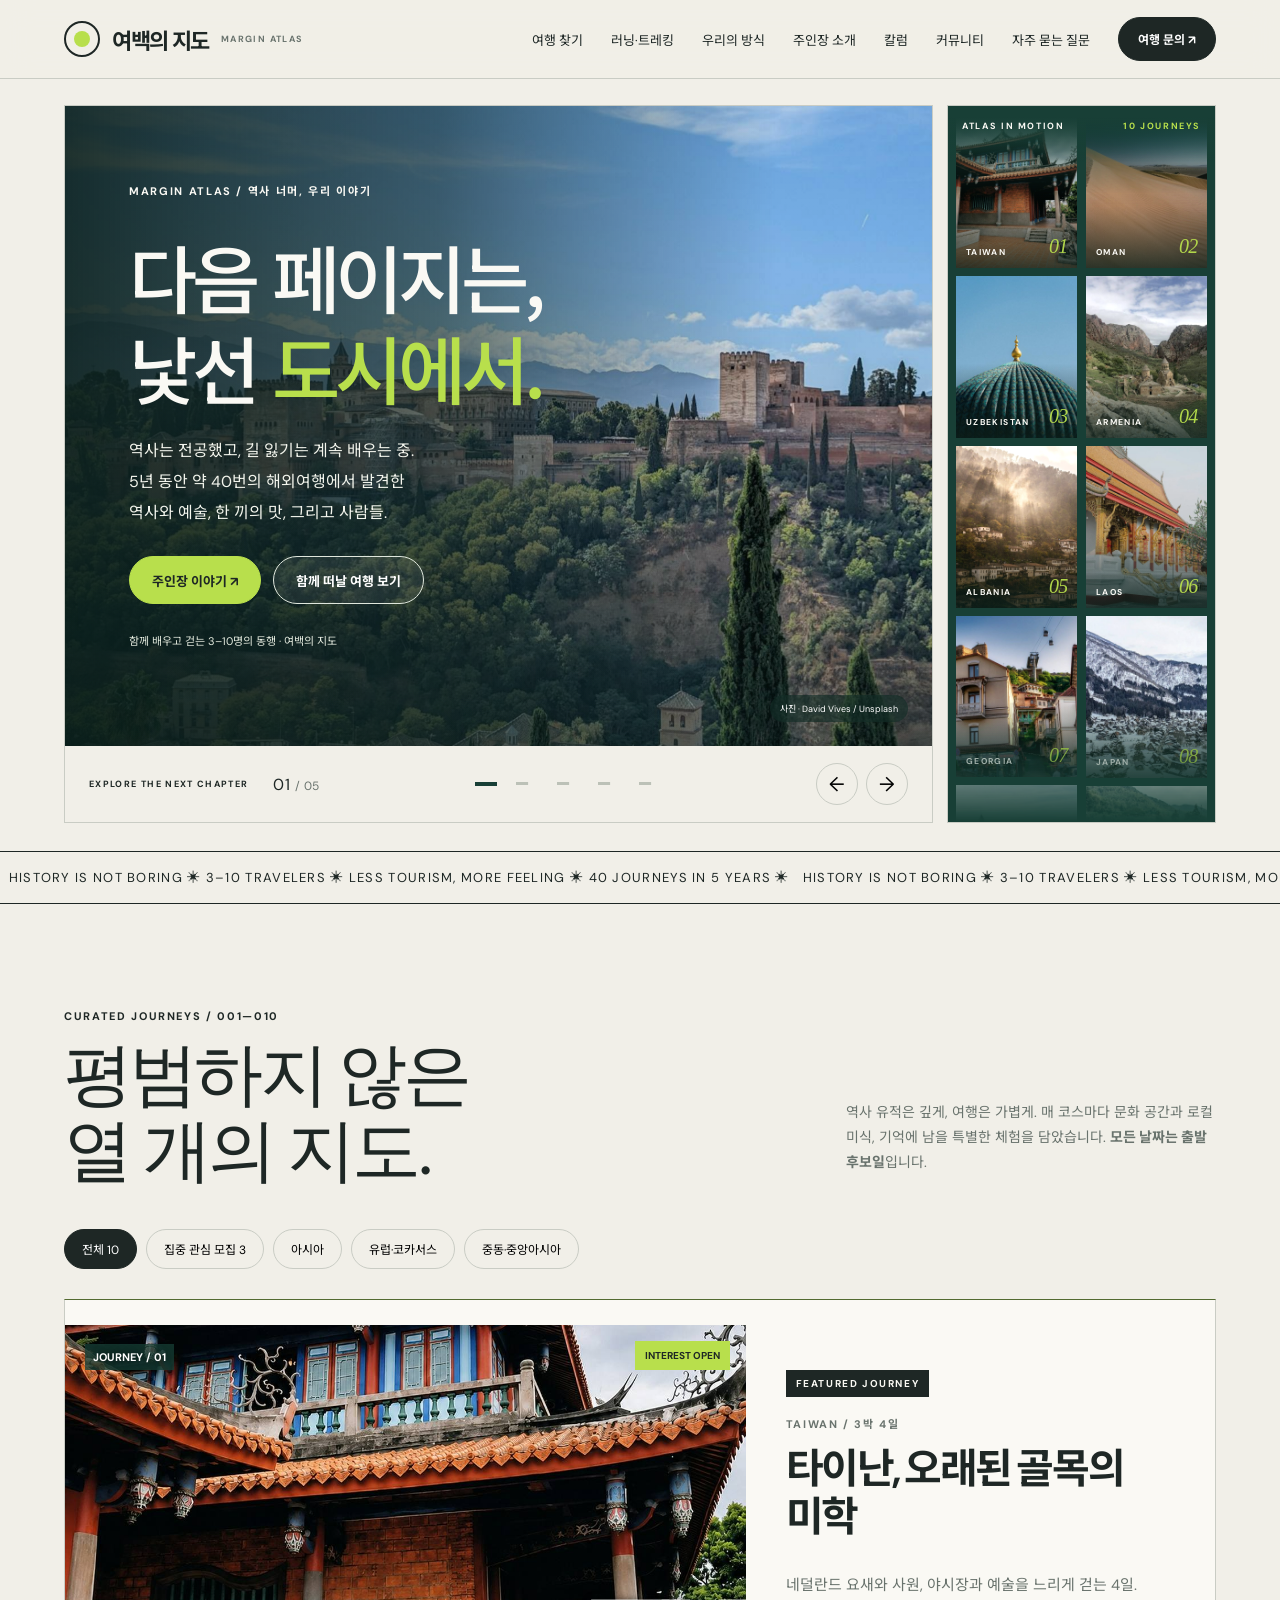
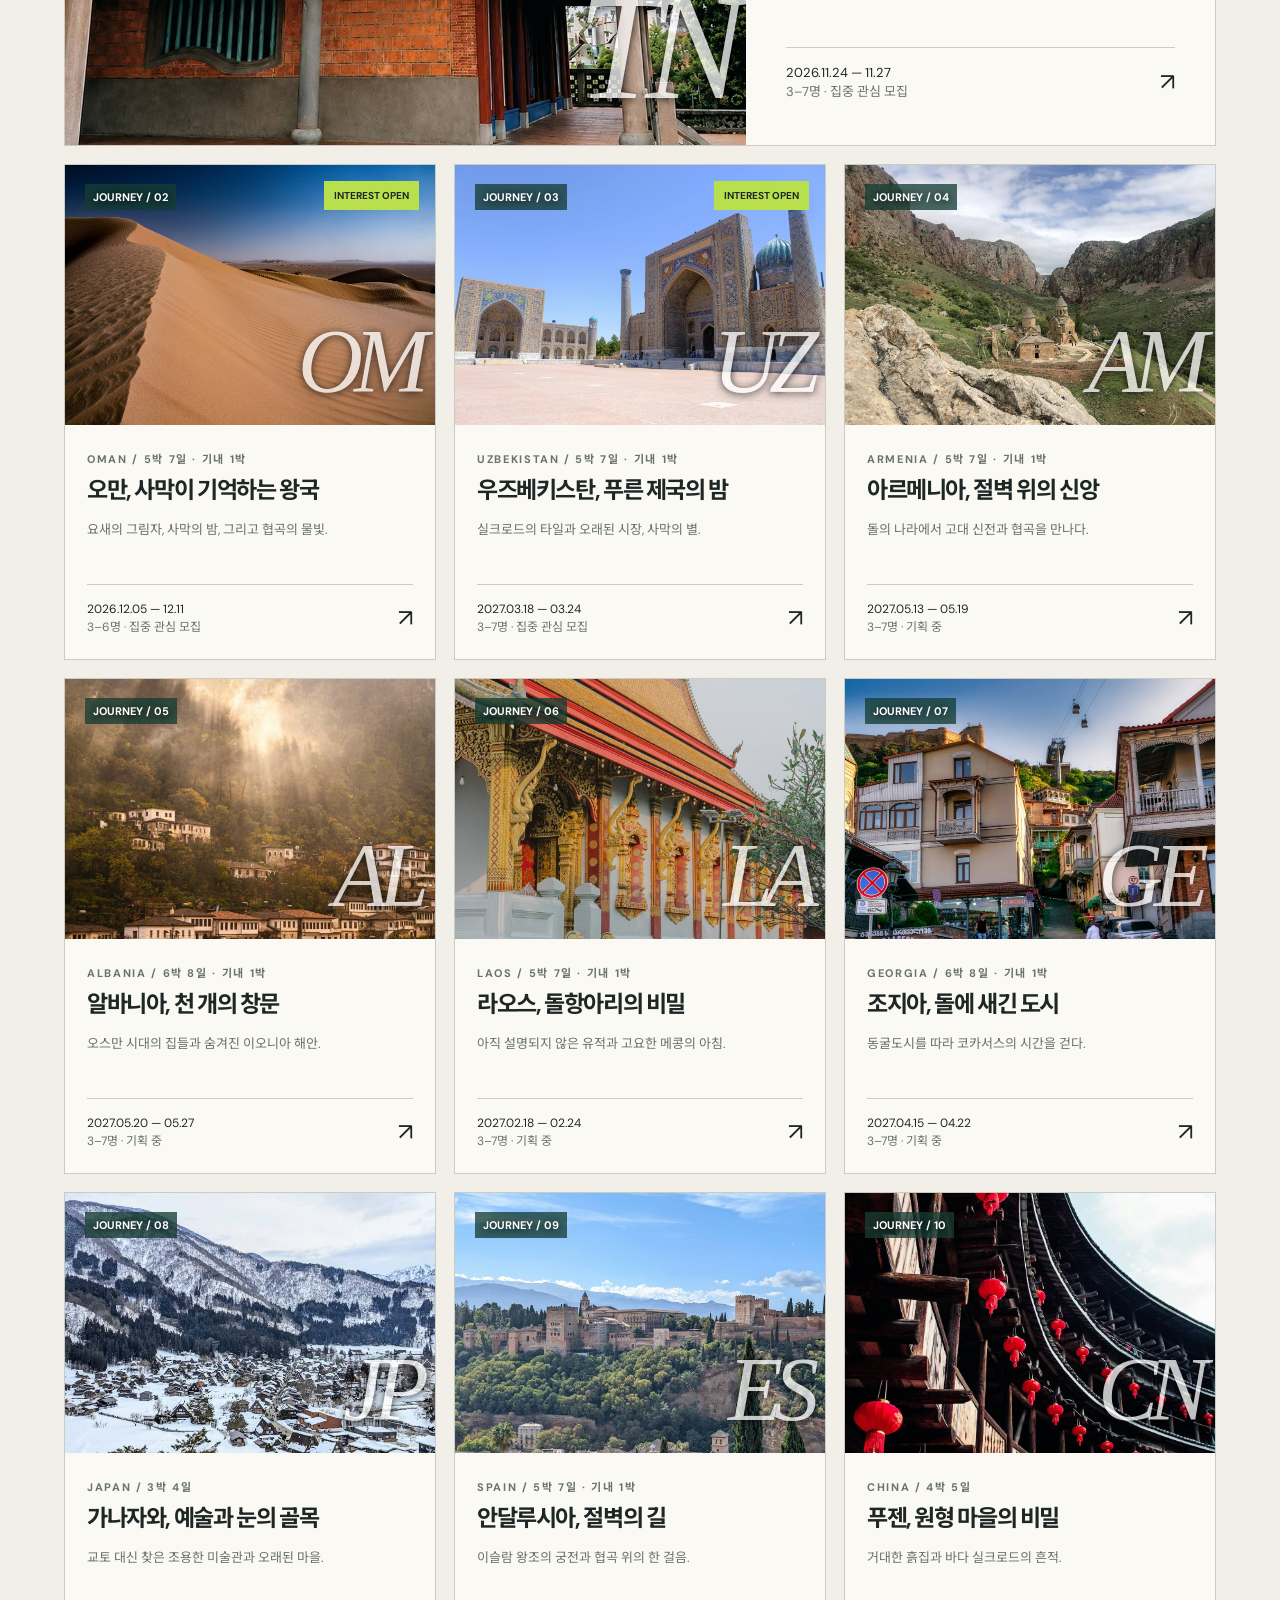
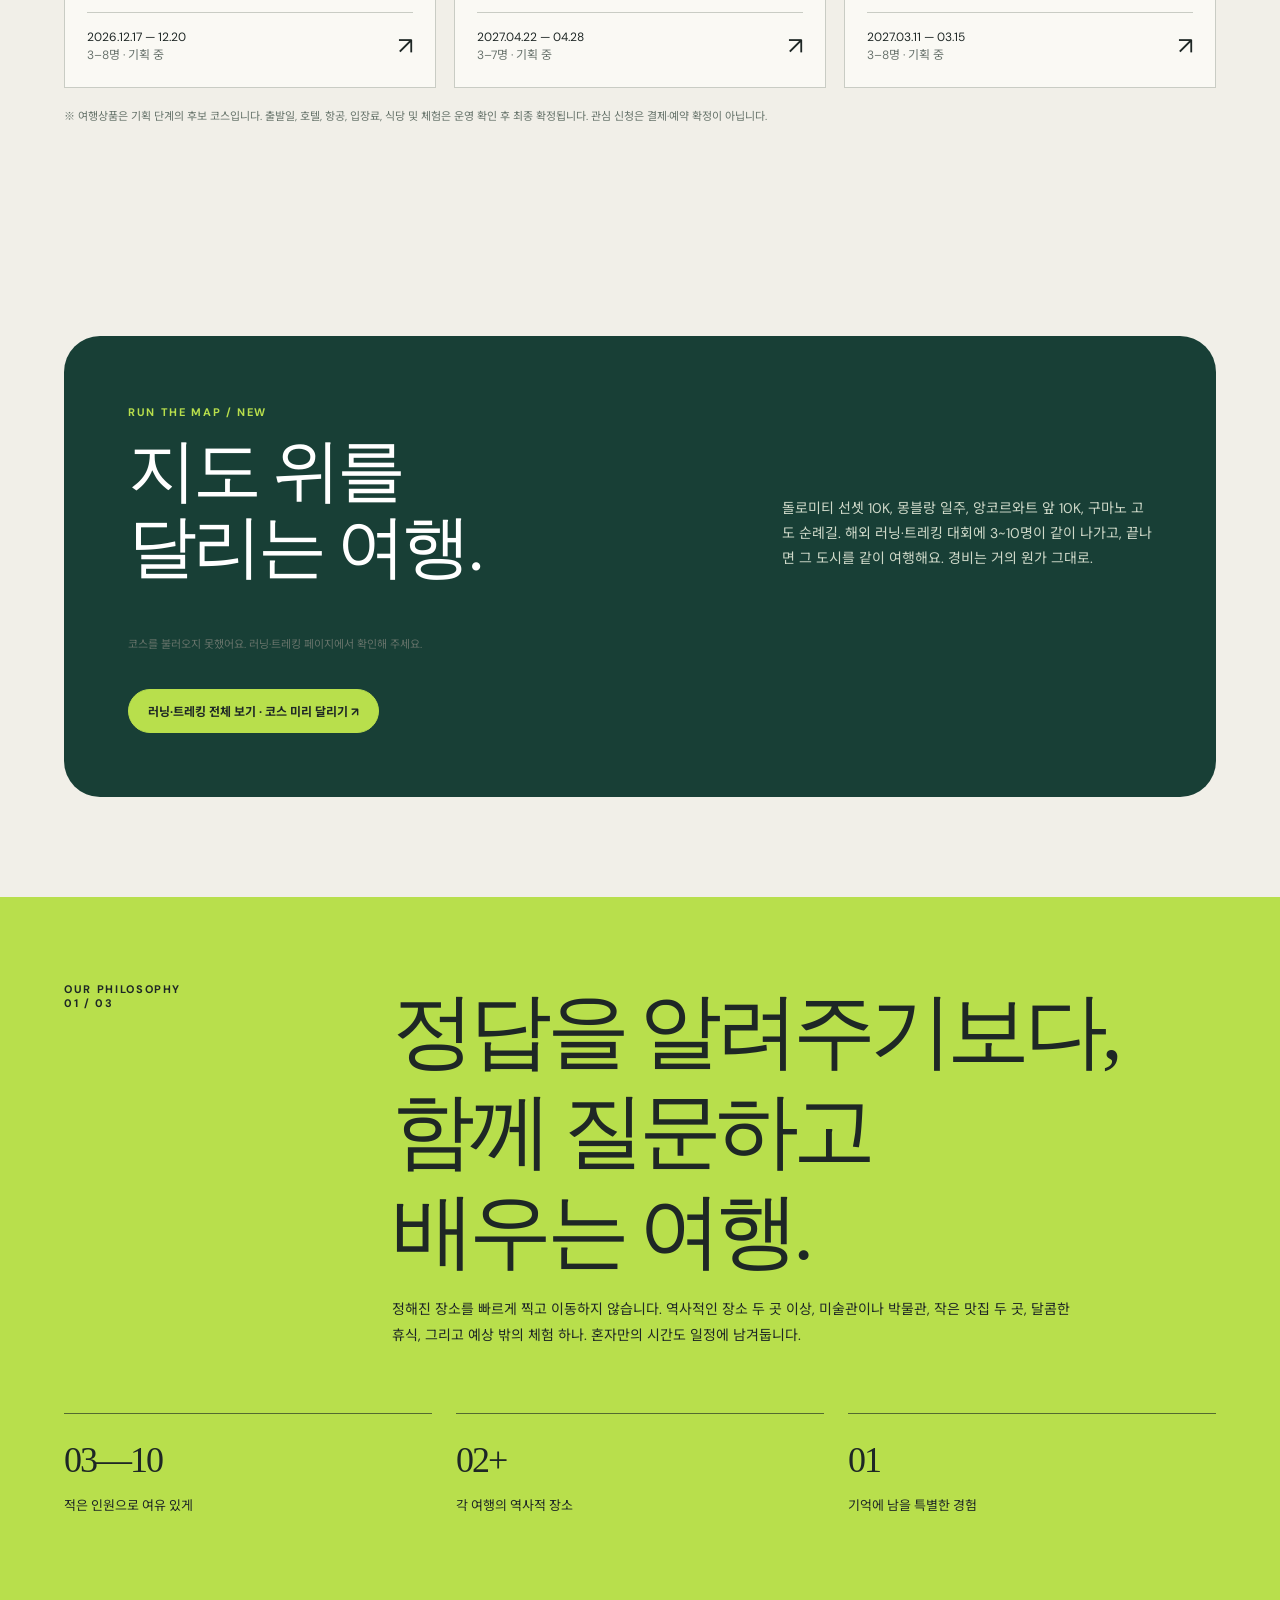
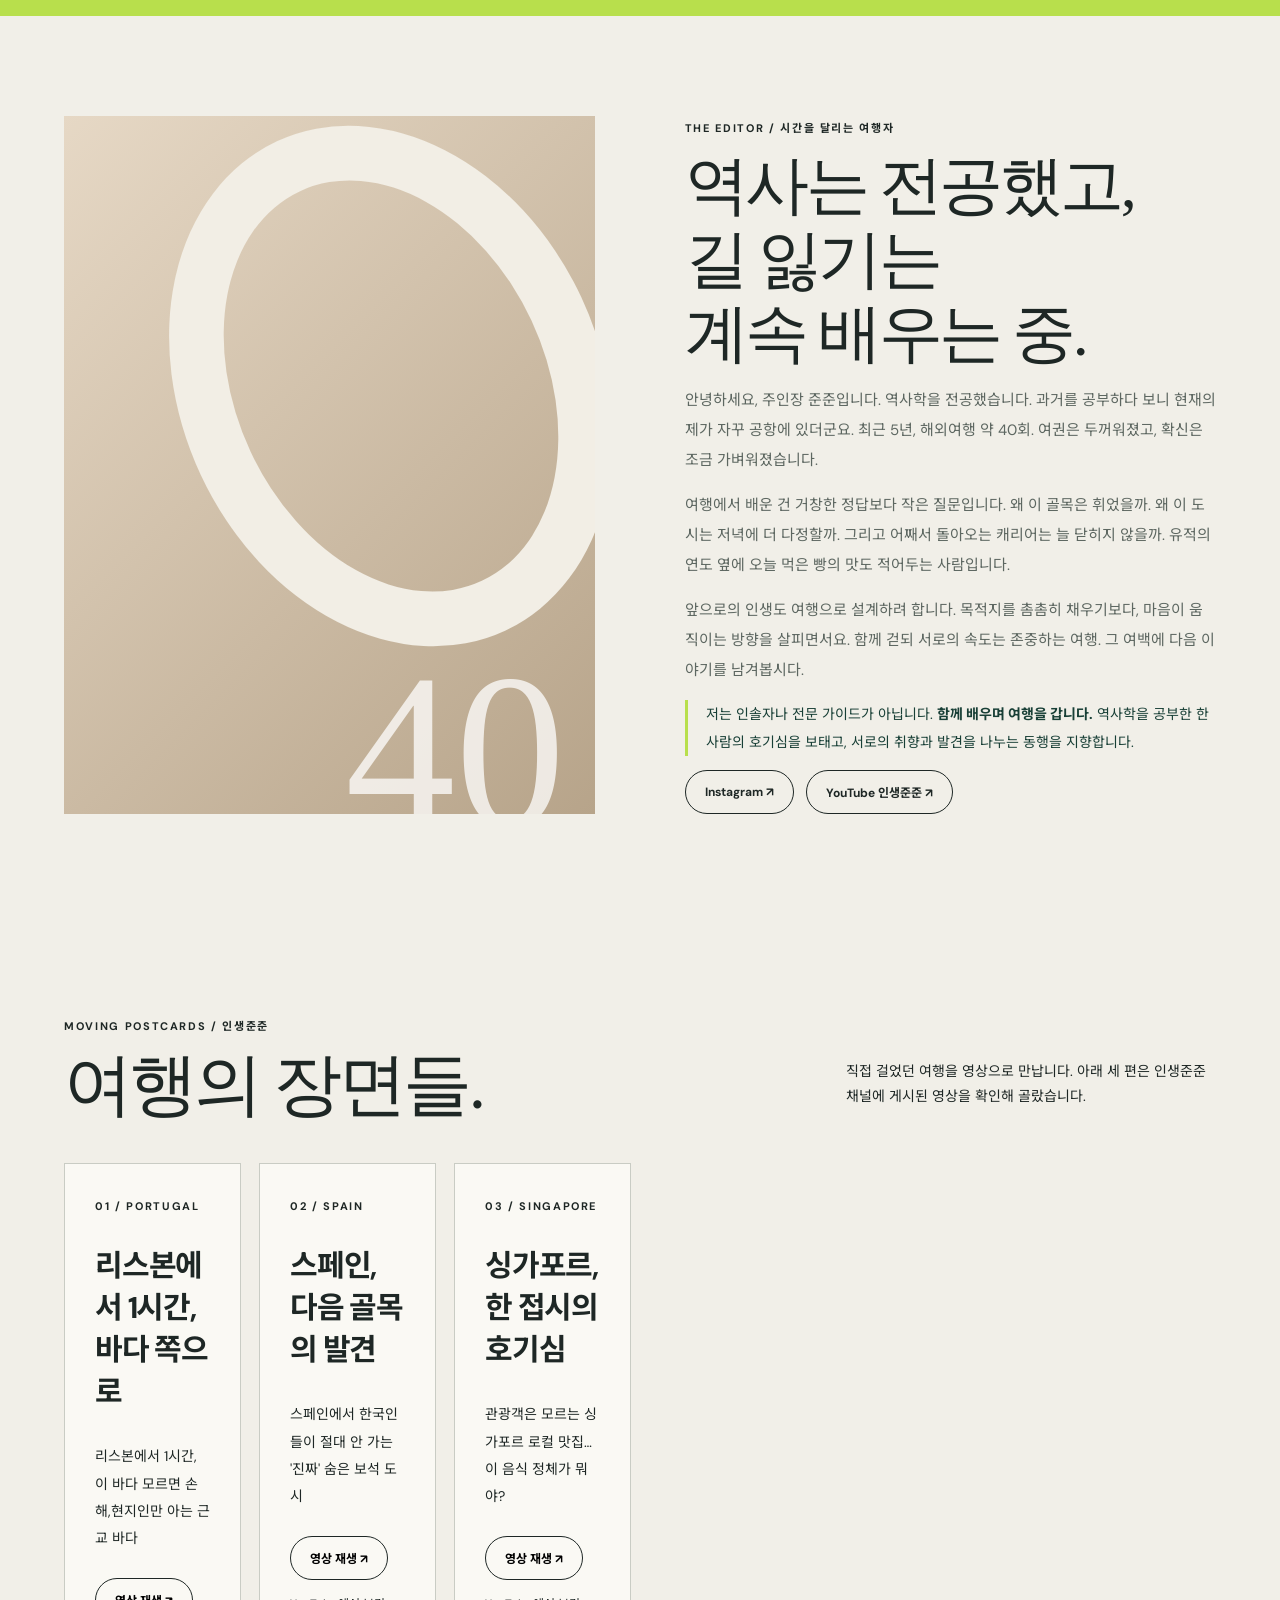
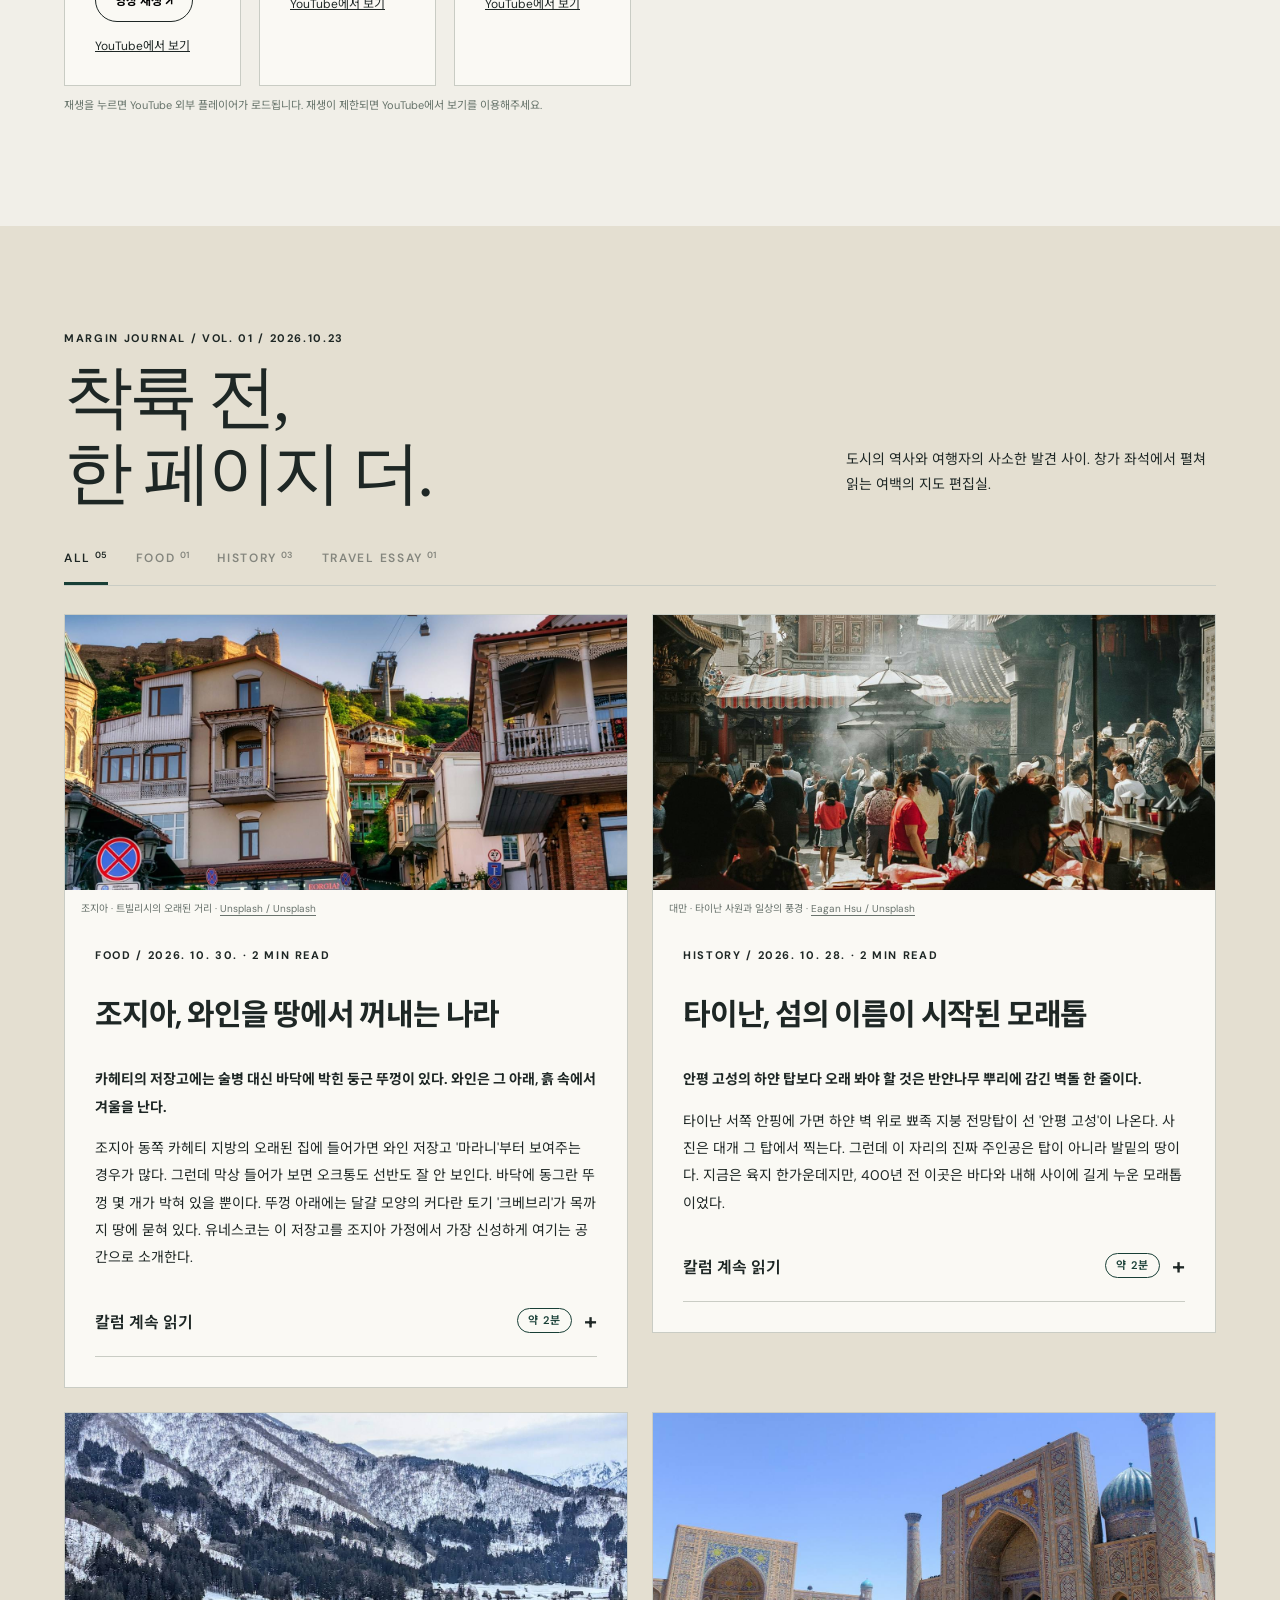
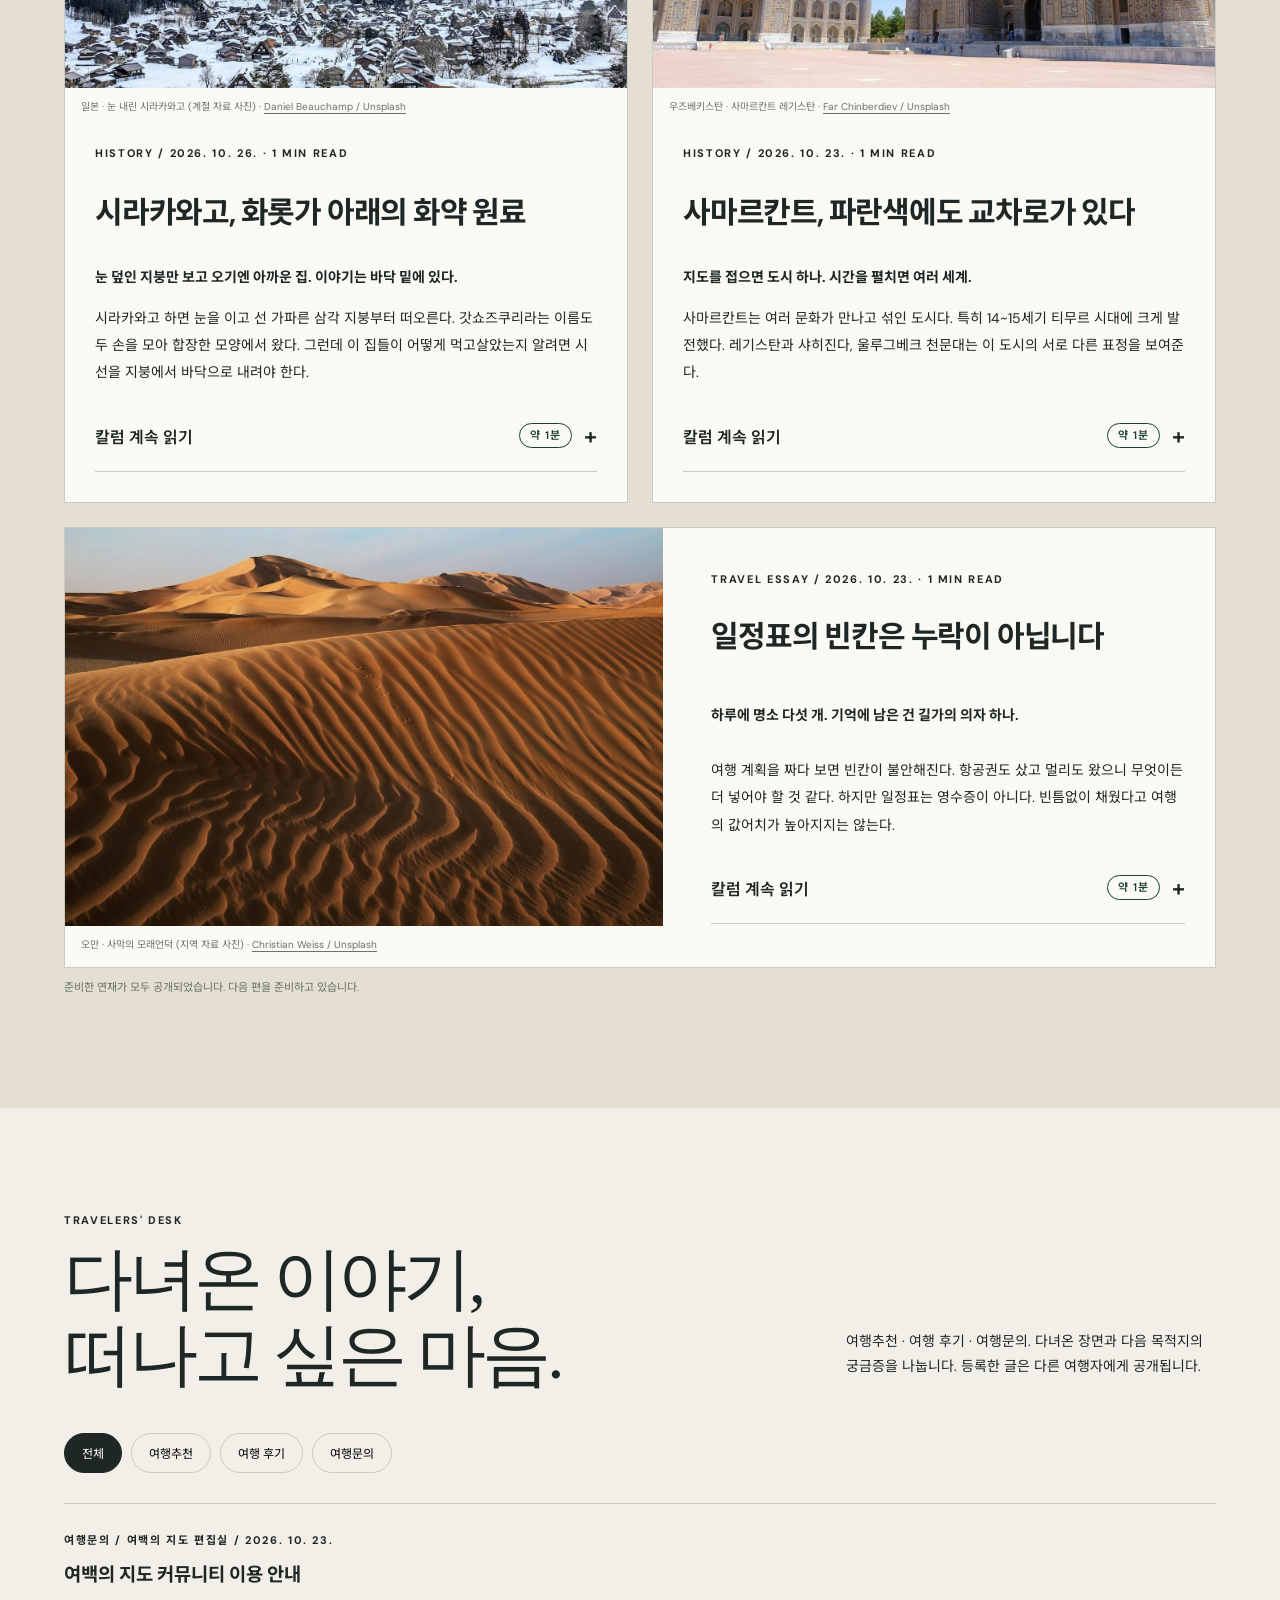
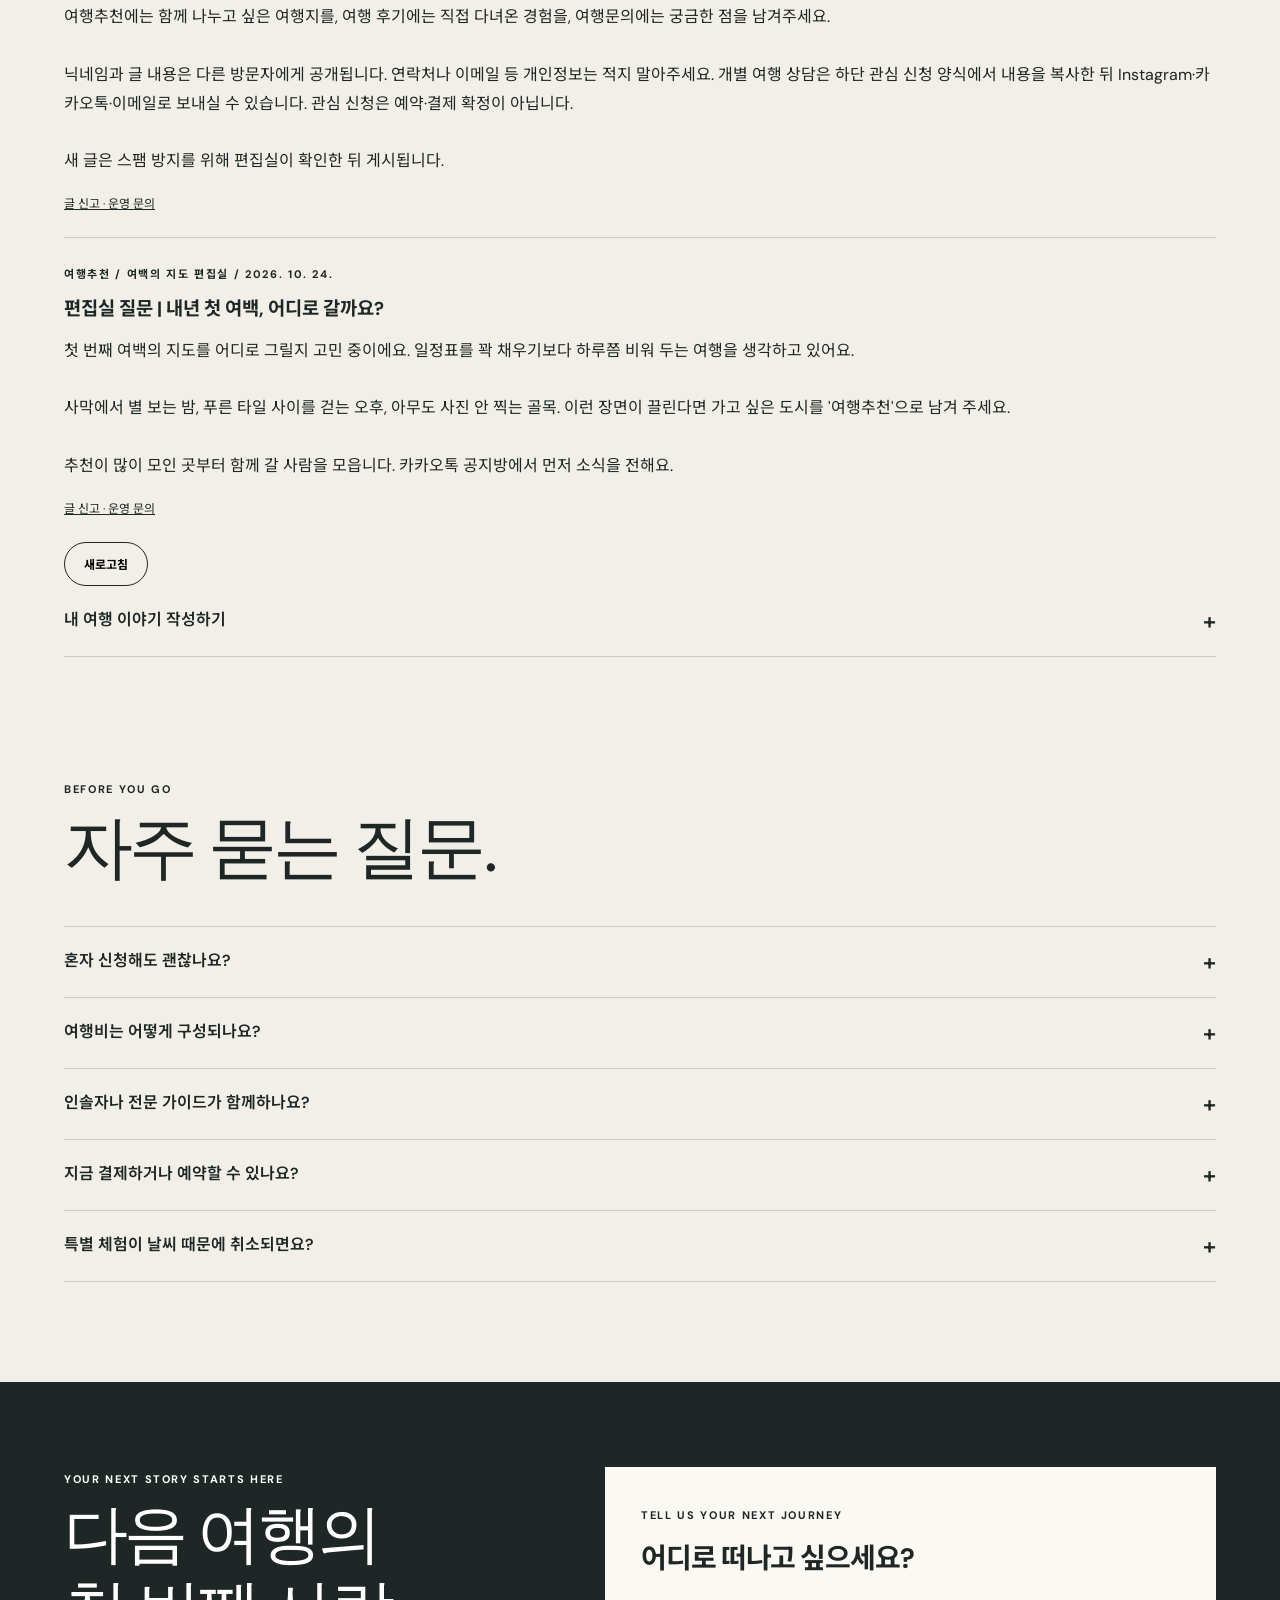
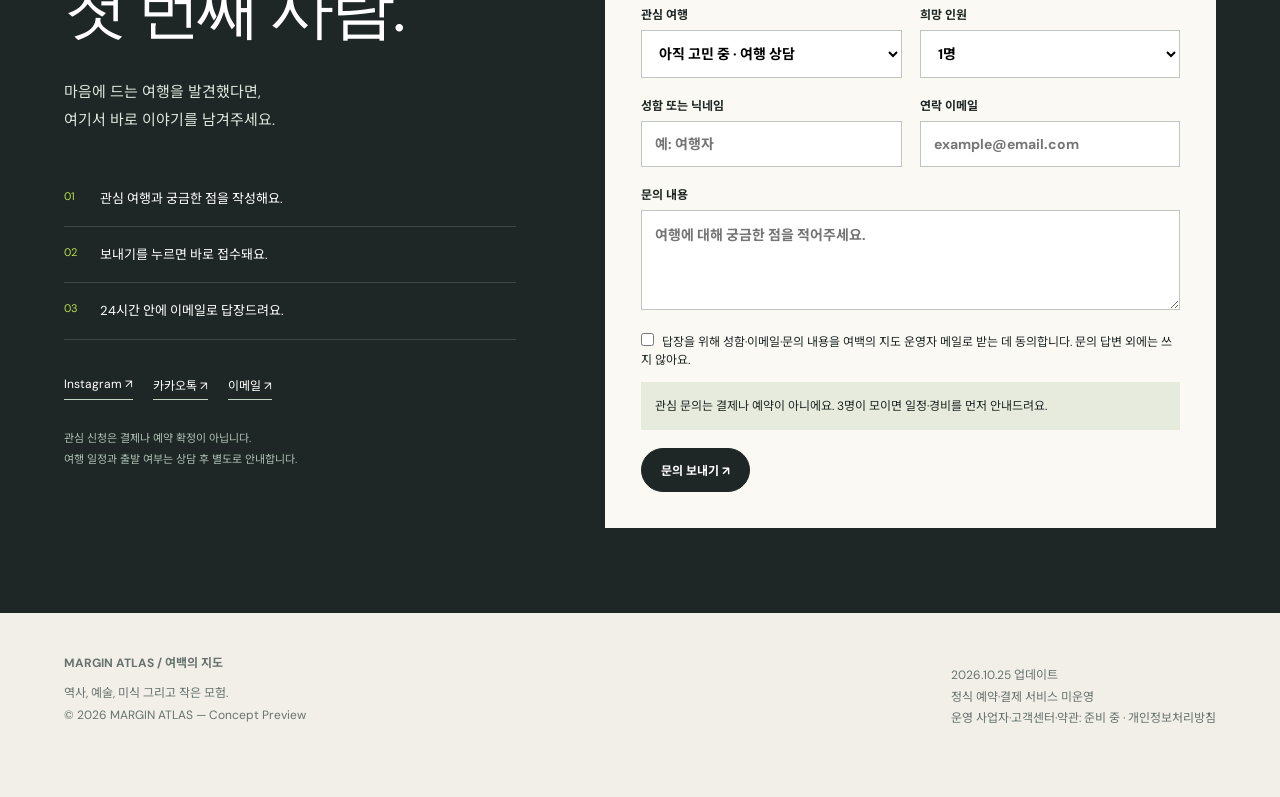
==== commit 7fcf8b47: "저널 분류 탭·다음 칼럼 이어 읽기, 조지아 크베브리 칼럼 추가 Co-Authored-By: Claude Opus 5.5 <noreply@anthropic.com> Claude-S" ====
--- a/index.html
+++ b/index.html
@@ -55,7 +55,7 @@
 <article class="editor-card"><span class="micro">01 / PORTUGAL</span><h3>리스본에서 1시간, 바다 쪽으로</h3><p>리스본에서 1시간, 이 바다 모르면 손해,현지인만 아는 근교 바다</p><button class="pill video-load" data-video="qfCI9Yo9_b0">영상 재생 ↗</button><a class="muted-link" href="https://www.youtube.com/watch?v=qfCI9Yo9_b0" target="_blank" rel="noopener noreferrer">YouTube에서 보기</a></article>
 <article class="editor-card"><span class="micro">02 / SPAIN</span><h3>스페인, 다음 골목의 발견</h3><p>스페인에서 한국인들이 절대 안 가는 '진짜' 숨은 보석 도시</p><button class="pill video-load" data-video="ejwdZNgzQM8">영상 재생 ↗</button><a class="muted-link" href="https://www.youtube.com/watch?v=ejwdZNgzQM8" target="_blank" rel="noopener noreferrer">YouTube에서 보기</a></article>
 <article class="editor-card"><span class="micro">03 / SINGAPORE</span><h3>싱가포르, 한 접시의 호기심</h3><p>관광객은 모르는 싱가포르 로컬 맛집… 이 음식 정체가 뭐야?</p><button class="pill video-load" data-video="CyTER-P0DFc">영상 재생 ↗</button><a class="muted-link" href="https://www.youtube.com/watch?v=CyTER-P0DFc" target="_blank" rel="noopener noreferrer">YouTube에서 보기</a></article></div><p class="tiny-note">재생을 누르면 YouTube 외부 플레이어가 로드됩니다. 재생이 제한되면 YouTube에서 보기를 이용해주세요.</p></div></section>
-<section class="section magazine" id="magazine"><div class="wrap"><div class="section-head"><div><span class="micro">MARGIN JOURNAL / VOL. 01 / 2026.10.23</span><h2 class="serif">착륙 전,<br>한 페이지 더.</h2></div><p>도시의 역사와 여행자의 사소한 발견 사이. 창가 좌석에서 펼쳐 읽는 여백의 지도 편집실.</p></div><div class="journal-grid" id="journalArticles"><article class="editor-card"><span class="micro">HISTORY / 5 MIN READ</span><h3>사마르칸트,<br>파란색에도 교차로가 있다</h3><p class="standfirst">지도를 접으면 도시 하나. 시간을 펼치면 여러 세계.</p><p>사마르칸트는 문화가 만나고 섞인 실크로드의 도시다. 특히 14~15세기 티무르 시대에 크게 발전했다. 레기스탄과 샤히진다, 울루그베크 천문대는 이 도시의 서로 다른 표정을 보여준다.</p><details><summary>칼럼 계속 읽기</summary><p>이름을 외우느라 풍경을 놓치지 말자. 건물 하나를 보고, 조금 물러서서 그 사이의 공간을 본다. 도시의 역사는 거대한 정면뿐 아니라 사람들이 오가던 빈자리에도 남는다.</p><p>이번 여행 노트의 질문은 간단하다. 이곳에는 어떤 사람들이 어떤 말을 들고 왔을까. 정답을 찾기보다 그 질문을 품고 걷는 동안, 유적은 시험 범위에서 산책의 상대가 된다.</p><p>편집실 메모: 레기스탄·샤히진다·천문대를 한 번에 정복하려 하기보다 주제별로 나누어 보자. 운영 시간과 입장 조건은 방문 전 공식 안내에서 확인한다.</p><a class="muted-link" href="https://whc.unesco.org/en/list/603/" target="_blank" rel="noopener noreferrer">역사 사실 참고: UNESCO 세계유산센터 ↗</a></details></article><article class="editor-card"><span class="micro">TRAVEL ESSAY / 4 MIN READ</span><h3>일정표의 빈칸은<br>누락이 아닙니다</h3><p class="standfirst">하루에 명소 다섯 개. 기억에 남은 건 길가의 의자 하나.</p><p>여행 계획을 짜다 보면 빈칸이 불안해진다. 항공권도 샀고 멀리도 왔으니 무엇이든 더 넣어야 할 것 같다. 하지만 일정표는 영수증이 아니다. 빈틈없이 채웠다고 여행의 값어치가 높아지지는 않는다.</p><details><summary>칼럼 계속 읽기</summary><p>한 장소에서 조금 더 머무르는 연습을 해보자. 사진을 찍은 뒤 휴대전화를 넣고, 안내판을 읽은 뒤 다시 건물을 본다. 첫인상 뒤에 두 번째 인상이 도착할 시간을 주는 것이다.</p><p>역사 유적 한 곳과 식사 한 끼 사이에 자유 시간을 남겨보면 어떨까. 계획 밖의 발견을 강요할 필요도 없다. 아무 일 없이 커피가 식어도 괜찮다. 쉬는 것도 낯선 도시에서만 가능한 방식의 경험이다.</p><p>다음 여행 노트: 오늘 가장 오래 바라본 장면을 한 줄로 적기. 명소 이름이 아니어도 좋다. 여행의 결산은 방문 개수가 아니라 기억의 문장으로 해보자.</p></details></article></div><p class="tiny-note" id="journalSchedule" role="status">매주 월·수·금 오전 9시, 새로운 여행 칼럼을 만납니다.</p></div></section>
+<section class="section magazine" id="magazine"><div class="wrap"><div class="section-head"><div><span class="micro">MARGIN JOURNAL / VOL. 01 / 2026.10.23</span><h2 class="serif">착륙 전,<br>한 페이지 더.</h2></div><p>도시의 역사와 여행자의 사소한 발견 사이. 창가 좌석에서 펼쳐 읽는 여백의 지도 편집실.</p></div><div class="jfilters" id="journalFilters" role="group" aria-label="칼럼 분류" hidden></div><div class="journal-grid" id="journalArticles"><article class="editor-card"><span class="micro">HISTORY / 5 MIN READ</span><h3>사마르칸트,<br>파란색에도 교차로가 있다</h3><p class="standfirst">지도를 접으면 도시 하나. 시간을 펼치면 여러 세계.</p><p>사마르칸트는 문화가 만나고 섞인 실크로드의 도시다. 특히 14~15세기 티무르 시대에 크게 발전했다. 레기스탄과 샤히진다, 울루그베크 천문대는 이 도시의 서로 다른 표정을 보여준다.</p><details><summary>칼럼 계속 읽기</summary><p>이름을 외우느라 풍경을 놓치지 말자. 건물 하나를 보고, 조금 물러서서 그 사이의 공간을 본다. 도시의 역사는 거대한 정면뿐 아니라 사람들이 오가던 빈자리에도 남는다.</p><p>이번 여행 노트의 질문은 간단하다. 이곳에는 어떤 사람들이 어떤 말을 들고 왔을까. 정답을 찾기보다 그 질문을 품고 걷는 동안, 유적은 시험 범위에서 산책의 상대가 된다.</p><p>편집실 메모: 레기스탄·샤히진다·천문대를 한 번에 정복하려 하기보다 주제별로 나누어 보자. 운영 시간과 입장 조건은 방문 전 공식 안내에서 확인한다.</p><a class="muted-link" href="https://whc.unesco.org/en/list/603/" target="_blank" rel="noopener noreferrer">역사 사실 참고: UNESCO 세계유산센터 ↗</a></details></article><article class="editor-card"><span class="micro">TRAVEL ESSAY / 4 MIN READ</span><h3>일정표의 빈칸은<br>누락이 아닙니다</h3><p class="standfirst">하루에 명소 다섯 개. 기억에 남은 건 길가의 의자 하나.</p><p>여행 계획을 짜다 보면 빈칸이 불안해진다. 항공권도 샀고 멀리도 왔으니 무엇이든 더 넣어야 할 것 같다. 하지만 일정표는 영수증이 아니다. 빈틈없이 채웠다고 여행의 값어치가 높아지지는 않는다.</p><details><summary>칼럼 계속 읽기</summary><p>한 장소에서 조금 더 머무르는 연습을 해보자. 사진을 찍은 뒤 휴대전화를 넣고, 안내판을 읽은 뒤 다시 건물을 본다. 첫인상 뒤에 두 번째 인상이 도착할 시간을 주는 것이다.</p><p>역사 유적 한 곳과 식사 한 끼 사이에 자유 시간을 남겨보면 어떨까. 계획 밖의 발견을 강요할 필요도 없다. 아무 일 없이 커피가 식어도 괜찮다. 쉬는 것도 낯선 도시에서만 가능한 방식의 경험이다.</p><p>다음 여행 노트: 오늘 가장 오래 바라본 장면을 한 줄로 적기. 명소 이름이 아니어도 좋다. 여행의 결산은 방문 개수가 아니라 기억의 문장으로 해보자.</p></details></article></div><p class="tiny-note" id="journalSchedule" role="status">매주 월·수·금 오전 9시, 새로운 여행 칼럼을 만납니다.</p></div></section>
 <section class="section" id="community"><div class="wrap"><div class="section-head"><div><span class="micro">TRAVELERS' DESK</span><h2 class="serif">다녀온 이야기,<br>떠나고 싶은 마음.</h2></div><p>여행추천 · 여행 후기 · 여행문의. 다녀온 장면과 다음 목적지의 궁금증을 나눕니다. 등록한 글은 다른 여행자에게 공개됩니다.</p></div><div class="filters" id="boardFilters"><button class="filter active" data-category="전체">전체</button><button class="filter" data-category="여행추천">여행추천</button><button class="filter" data-category="여행 후기">여행 후기</button><button class="filter" data-category="여행문의">여행문의</button></div><p id="boardLoadStatus" role="status"></p><div id="boardList" aria-live="polite"></div><div class="social-row"><button class="pill" id="boardRefresh" type="button">새로고침</button><button class="pill" id="boardMore" type="button" hidden>이전 글 더 보기</button></div><details><summary>내 여행 이야기 작성하기</summary><form id="boardForm" class="form-grid"><label>게시판<select id="boardCategory"><option>여행추천</option><option>여행 후기</option><option>여행문의</option></select></label><label>닉네임<input id="boardAuthor" required maxlength="30"></label><label class="full">제목<input id="boardTitle" required maxlength="100"></label><label class="full">내용<textarea id="boardBody" required maxlength="5000" rows="5"></textarea></label><label class="full" style="font-weight:400"><input id="boardPublicConsent" type="checkbox" required style="width:auto;margin-right:8px">닉네임과 작성 내용을 공개하는 데 동의합니다.</label><label class="honeypot" aria-hidden="true">웹사이트<input id="boardWebsite" tabindex="-1" autocomplete="off"></label><p class="tiny-note full">개인정보는 적지 마세요. 보낸 글은 편집실이 확인한 뒤 게시판에 올라가며, 닉네임과 내용이 다른 방문자에게 공개됩니다. 올라간 글의 수정·삭제는 카카오톡 공지방이나 이메일로 요청해주세요.</p><button class="pill dark" type="submit">이야기 등록</button><p id="boardStatus" role="status"></p></form></details></div></section>
 <section class="section" id="faq" style="padding-top:20px"><div class="wrap"><div class="section-head"><div><span class="micro">BEFORE YOU GO</span><h2 class="serif">자주 묻는 질문.</h2></div></div><div class="faq"><details><summary>혼자 신청해도 괜찮나요?</summary><p>네. 혼자 참여하는 분을 염두에 둔 3~10인 소규모 동행 여행입니다. 객실은 기본적으로 개별 객실 여부와 2인실 동반 사용 옵션을 분리해 안내할 예정이며, 객실 배정은 사전 동의 후 결정합니다.</p></details><details><summary>여행비는 어떻게 구성되나요?</summary><p>항공권, 3성급 이상 호텔, 현지 교통·입장료·식사 등 실제 여행비와 공동 여행 준비·운영 예상비를 구분해 안내합니다. 항공권과 호텔의 실제 가격·등급·객실 유형에 따라 총액이 변동됩니다. 견적은 예약 확정 전 다시 확인합니다.</p></details><details><summary>인솔자나 전문 가이드가 함께하나요?</summary><p>주인장은 인솔자나 전문 가이드가 아닙니다. 함께 배우며 여행을 가는 동행입니다. 방문할 장소의 자료를 함께 살펴보고, 각자가 발견한 이야기와 질문을 나눕니다. 전문 해설이나 인솔 서비스를 제공하는 여행으로 안내하지 않습니다.</p></details><details><summary>지금 결제하거나 예약할 수 있나요?</summary><p>현재는 기획·관심 신청 단계입니다. 여행업 등록·제휴·보험·약관 및 개별 상품 운영 조건을 확인하기 전에는 결제나 확정 예약을 받지 않습니다. 문의 폼으로 보낸 내용은 운영자 메일로 바로 전달되고, 답장은 이메일로 드려요.</p></details><details><summary>특별 체험이 날씨 때문에 취소되면요?</summary><p>사막 4WD, 협곡 산책, 케이블카, 보트 등의 체험은 계절·안전·운영 여부에 따라 조정됩니다. 각 여행 상세페이지에 대체 일정을 표시하며, 실제 계약 시 취소·환불 기준을 별도로 고지합니다.</p></details></div></div></section>
 <section class="contact" id="contact"><div class="wrap contact-grid"><div class="contact-copy"><span class="micro">YOUR NEXT STORY STARTS HERE</span><h2 class="serif">다음 여행의<br>첫 번째 사람.</h2><p>마음에 드는 여행을 발견했다면,<br>여기서 바로 이야기를 남겨주세요.</p><ol class="inquiry-steps"><li><span>01</span>관심 여행과 궁금한 점을 작성해요.</li><li><span>02</span>보내기를 누르면 바로 접수돼요.</li><li><span>03</span>24시간 안에 이메일로 답장드려요.</li></ol><div class="contact-links"><a href="https://www.instagram.com/lifejunjun/" target="_blank" rel="noopener noreferrer">Instagram ↗</a><a href="https://open.kakao.com/o/gzvyLFTi" target="_blank" rel="noopener noreferrer">카카오톡 ↗</a><a href="mailto:probe2928@gmail.com">이메일 ↗</a></div><p class="contact-note">관심 신청은 결제나 예약 확정이 아닙니다.<br>여행 일정과 출발 여부는 상담 후 별도로 안내합니다.</p></div><div class="inquiry-inline"><span class="micro">TELL US YOUR NEXT JOURNEY</span><h3 id="inquiryTitle">어디로 떠나고 싶으세요?</h3><form id="inquiryForm"><div class="form-grid"><label>관심 여행<select id="tripSelect" required></select></label><label>희망 인원<select id="people" required><option value="1">1명</option><option value="2">2명</option><option value="3">3명</option><option value="4">4명</option><option value="5">5명 이상</option></select></label><label>성함 또는 닉네임<input id="name" placeholder="예: 여행자" required maxlength="50"/></label><label>연락 이메일<input type="email" id="email" placeholder="example@email.com" required/></label><label class="full">문의 내용<textarea id="message" rows="4" placeholder="여행에 대해 궁금한 점을 적어주세요."></textarea></label><label class="full" style="font-weight:400"><input type="checkbox" id="consent" required style="width:auto;margin:0 8px 0 0"/>답장을 위해 성함·이메일·문의 내용을 여백의 지도 운영자 메일로 받는 데 동의합니다. 문의 답변 외에는 쓰지 않아요.</label></div><div class="notice">관심 문의는 결제나 예약이 아니에요. 3명이 모이면 일정·경비를 먼저 안내드려요.</div><div style="margin-top:18px"><button class="pill dark" type="submit" id="inquirySend">문의 보내기 ↗</button></div></form><div class="form-success" id="formSuccess" tabindex="-1"><h3 id="successTitle">내용을 확인하고 문의를 보내주세요.</h3><p id="successLead" style="margin:6px 0 12px"></p><a class="pill dark" id="kakaoJoin" href="https://open.kakao.com/o/gzvyLFTi" target="_blank" rel="noopener noreferrer" style="display:none;margin-bottom:12px">카카오톡 공지방 들어가기 ↗</a><div id="copyBox"><textarea id="inquiryCopy" aria-label="복사할 문의 내용" readonly></textarea><button class="pill dark" id="copyInquiry" type="button">전체 내용 복사</button><p id="copyStatus" role="status"></p></div><div class="social-row"><a class="pill" href="https://www.instagram.com/lifejunjun/" target="_blank" rel="noopener noreferrer">Instagram 문의 ↗</a><a class="pill" href="https://open.kakao.com/o/gzvyLFTi" target="_blank" rel="noopener noreferrer">카카오톡 문의 ↗</a><a class="pill" id="mailInquiry" href="mailto:probe2928@gmail.com">이메일 문의 ↗</a></div><p id="copyHelp">복사한 내용을 DM 또는 카카오톡 대화창에 붙여넣어 보내주세요. 이메일에는 내용이 미리 채워집니다.</p><button class="pill" id="editInquiry" type="button">내용 수정</button></div></div></div></section>
--- a/editorial.css
+++ b/editorial.css
@@ -14,3 +14,18 @@
 @media(prefers-reduced-motion:no-preference){.journal-grid details[open]>:not(summary){animation:journalIn .55s cubic-bezier(.2,.7,.2,1) both}
 .journal-grid details[open]>:nth-child(3){animation-delay:.06s}.journal-grid details[open]>:nth-child(4){animation-delay:.12s}.journal-grid details[open]>:nth-child(n+5){animation-delay:.18s}
 @keyframes journalIn{from{opacity:0;transform:translateY(14px)}to{opacity:1;transform:none}}}
+.jfilters{display:flex;flex-wrap:wrap;gap:6px 28px;margin:-6px 0 28px;padding-bottom:14px;border-bottom:1px solid var(--line)}
+.jfilters button{position:relative;display:inline-flex;align-items:flex-start;gap:4px;background:none;border:0;padding:6px 0;cursor:pointer;font:600 12px/1.2 'DM Sans','Noto Sans KR',sans-serif;letter-spacing:.14em;color:var(--ink);opacity:.48;transition:opacity .25s ease}
+.jfilters button sup{font-size:9px;letter-spacing:.04em;font-variant-numeric:tabular-nums;line-height:1}
+.jfilters button::after{content:"";position:absolute;left:0;right:0;bottom:-14px;height:3px;background:var(--deep);transform:scaleX(0);transform-origin:left;transition:transform .35s cubic-bezier(.2,.7,.2,1)}
+.jfilters button:hover,.jfilters button:focus-visible,.jfilters button[aria-pressed="true"]{opacity:1}
+.jfilters button[aria-pressed="true"]::after{transform:scaleX(1)}
+.jfilters button:focus-visible{outline:2px solid var(--deep);outline-offset:4px}
+.journal-next{display:grid;grid-template-columns:1fr auto;align-items:end;gap:6px 16px;width:100%;margin-top:26px;padding:20px 22px;background:var(--deep);color:#f1efe8;border:0;text-align:left;cursor:pointer;font:inherit}
+.journal-next-label{grid-column:1/-1;font:600 10px/1 'DM Sans',sans-serif;letter-spacing:.18em;color:var(--accent)}
+.journal-next-title{font-size:19px;line-height:1.35;letter-spacing:-.03em;word-break:keep-all;text-wrap:balance}
+.journal-next-arrow{font-size:24px;line-height:1;color:var(--accent);transition:transform .3s ease}
+.journal-next:hover .journal-next-arrow,.journal-next:focus-visible .journal-next-arrow{transform:translateX(6px)}
+.journal-next:focus-visible{outline:2px solid var(--accent);outline-offset:3px}
+@media(max-width:650px){.jfilters{gap:4px 20px;flex-wrap:nowrap;overflow-x:auto;scrollbar-width:none}.jfilters button{flex:none}.journal-next-title{font-size:17px}}
+@media(prefers-reduced-motion:reduce){.jfilters button::after,.journal-next-arrow,.jfilters button{transition:none}}
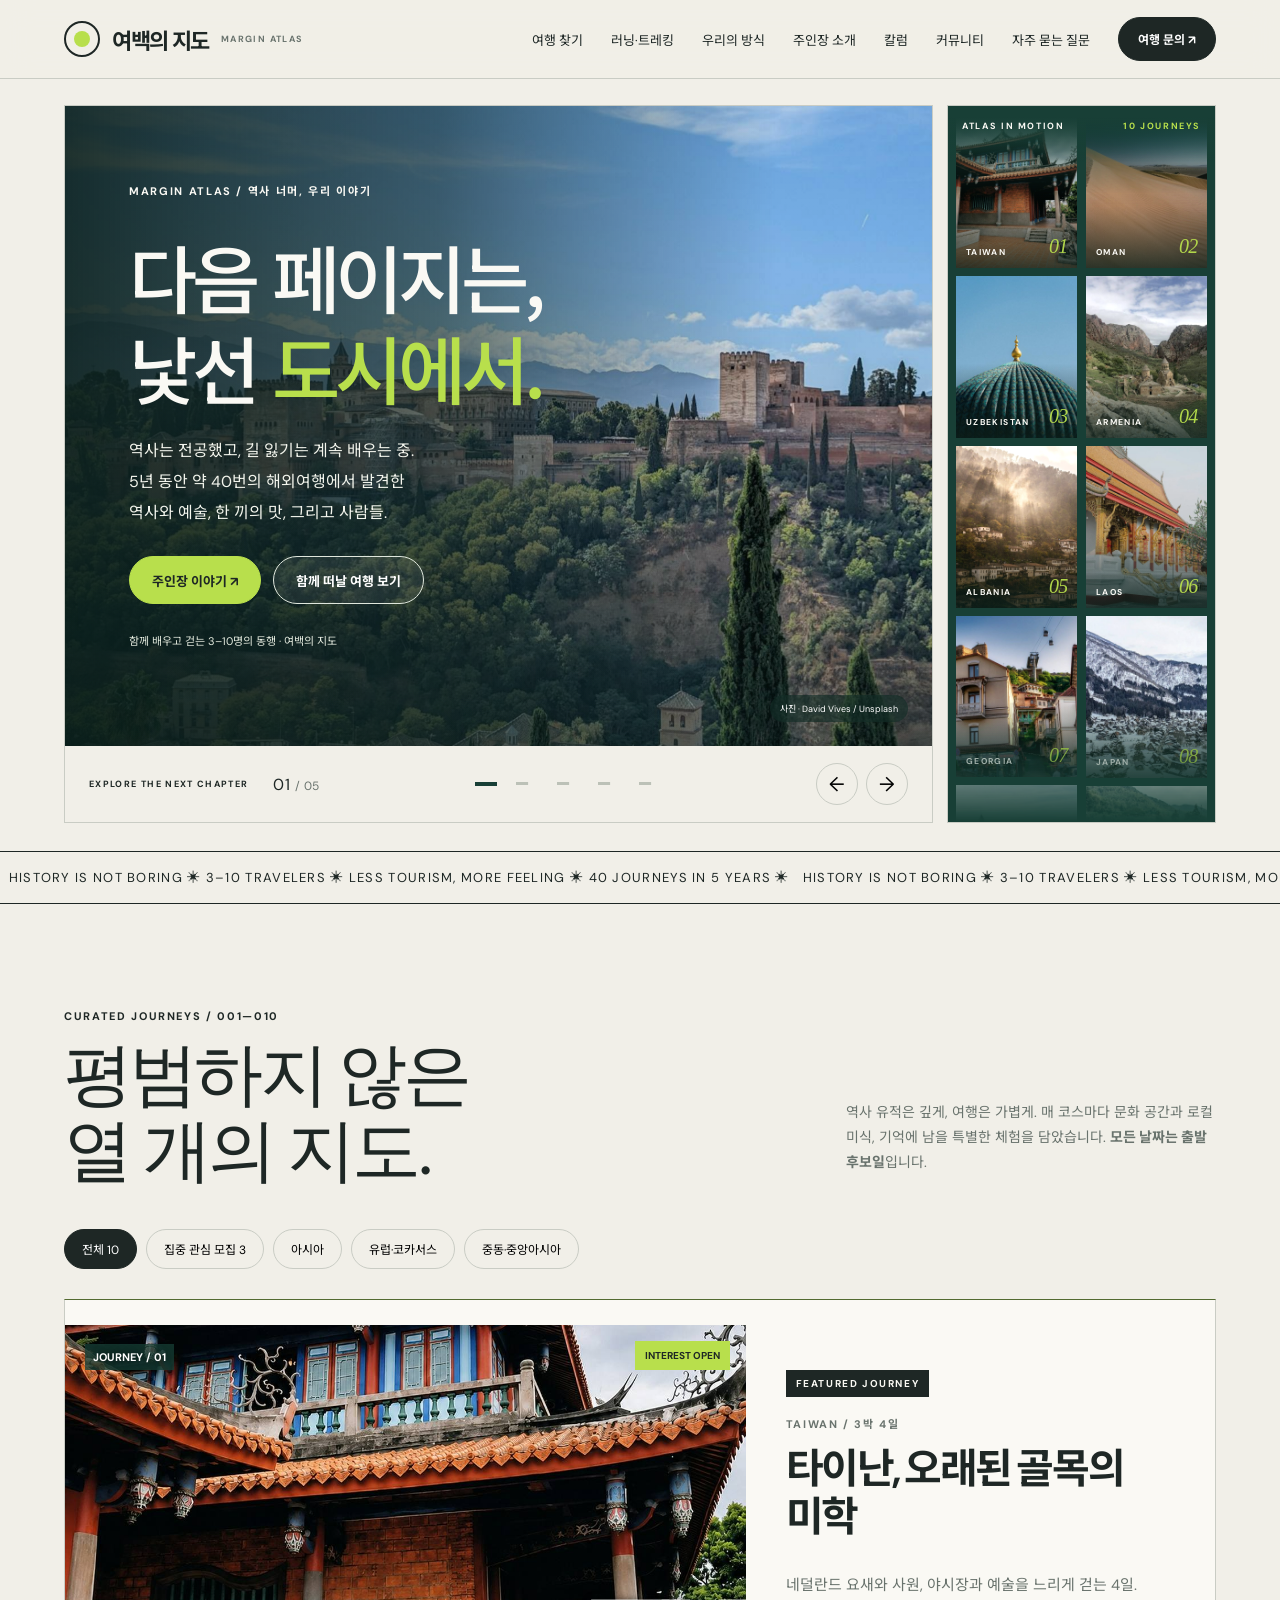
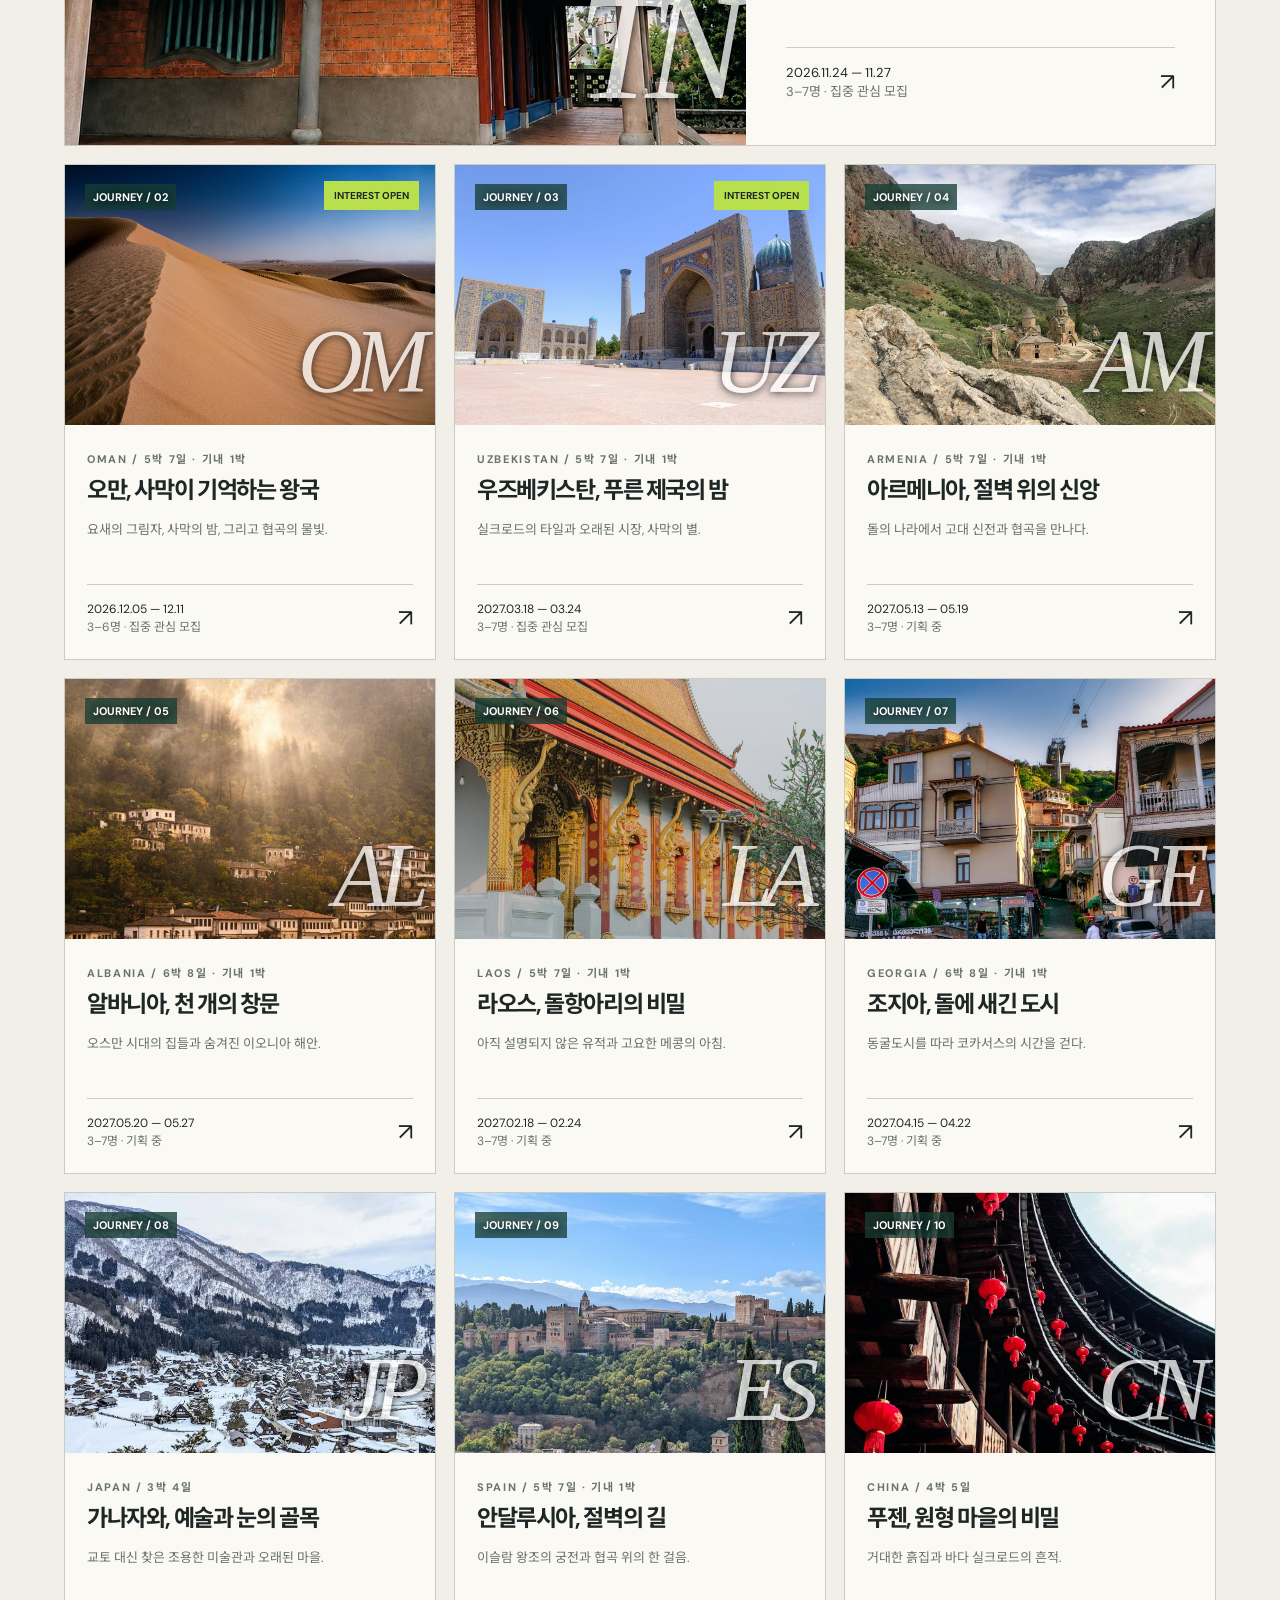
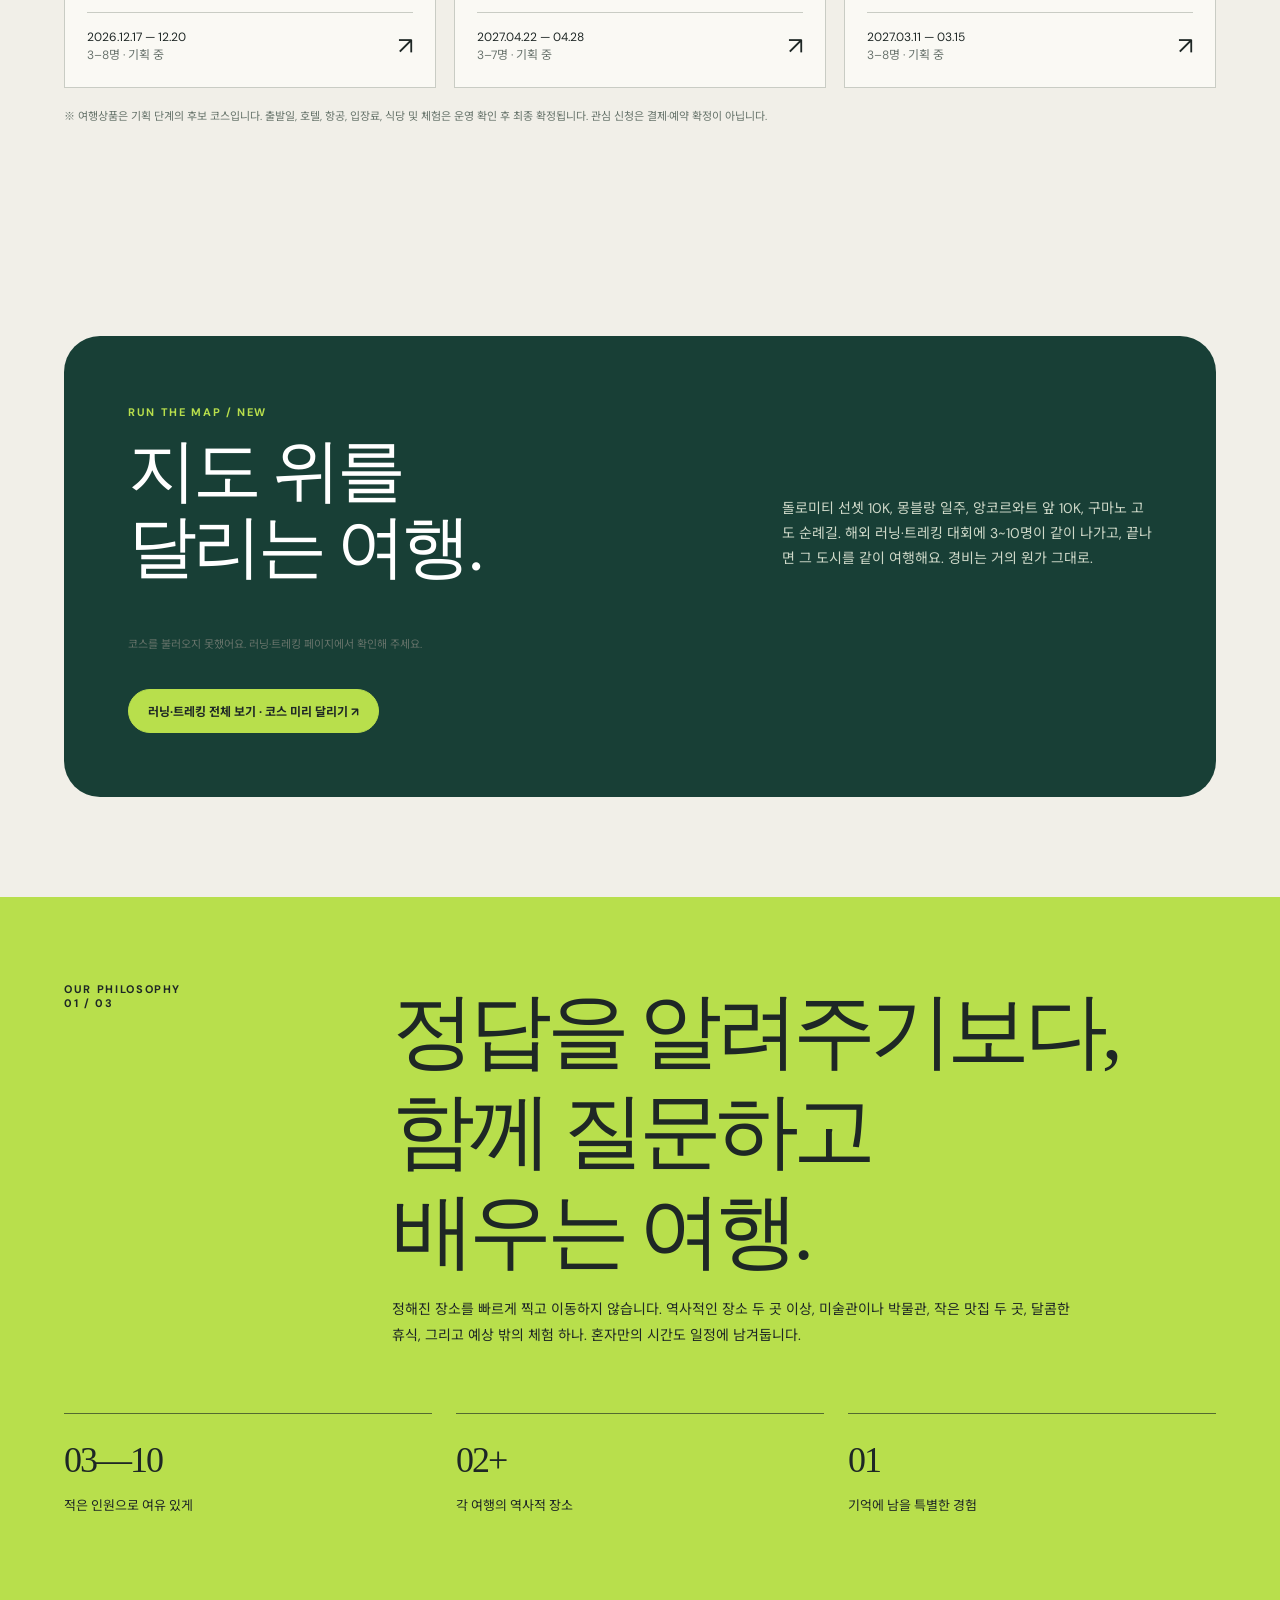
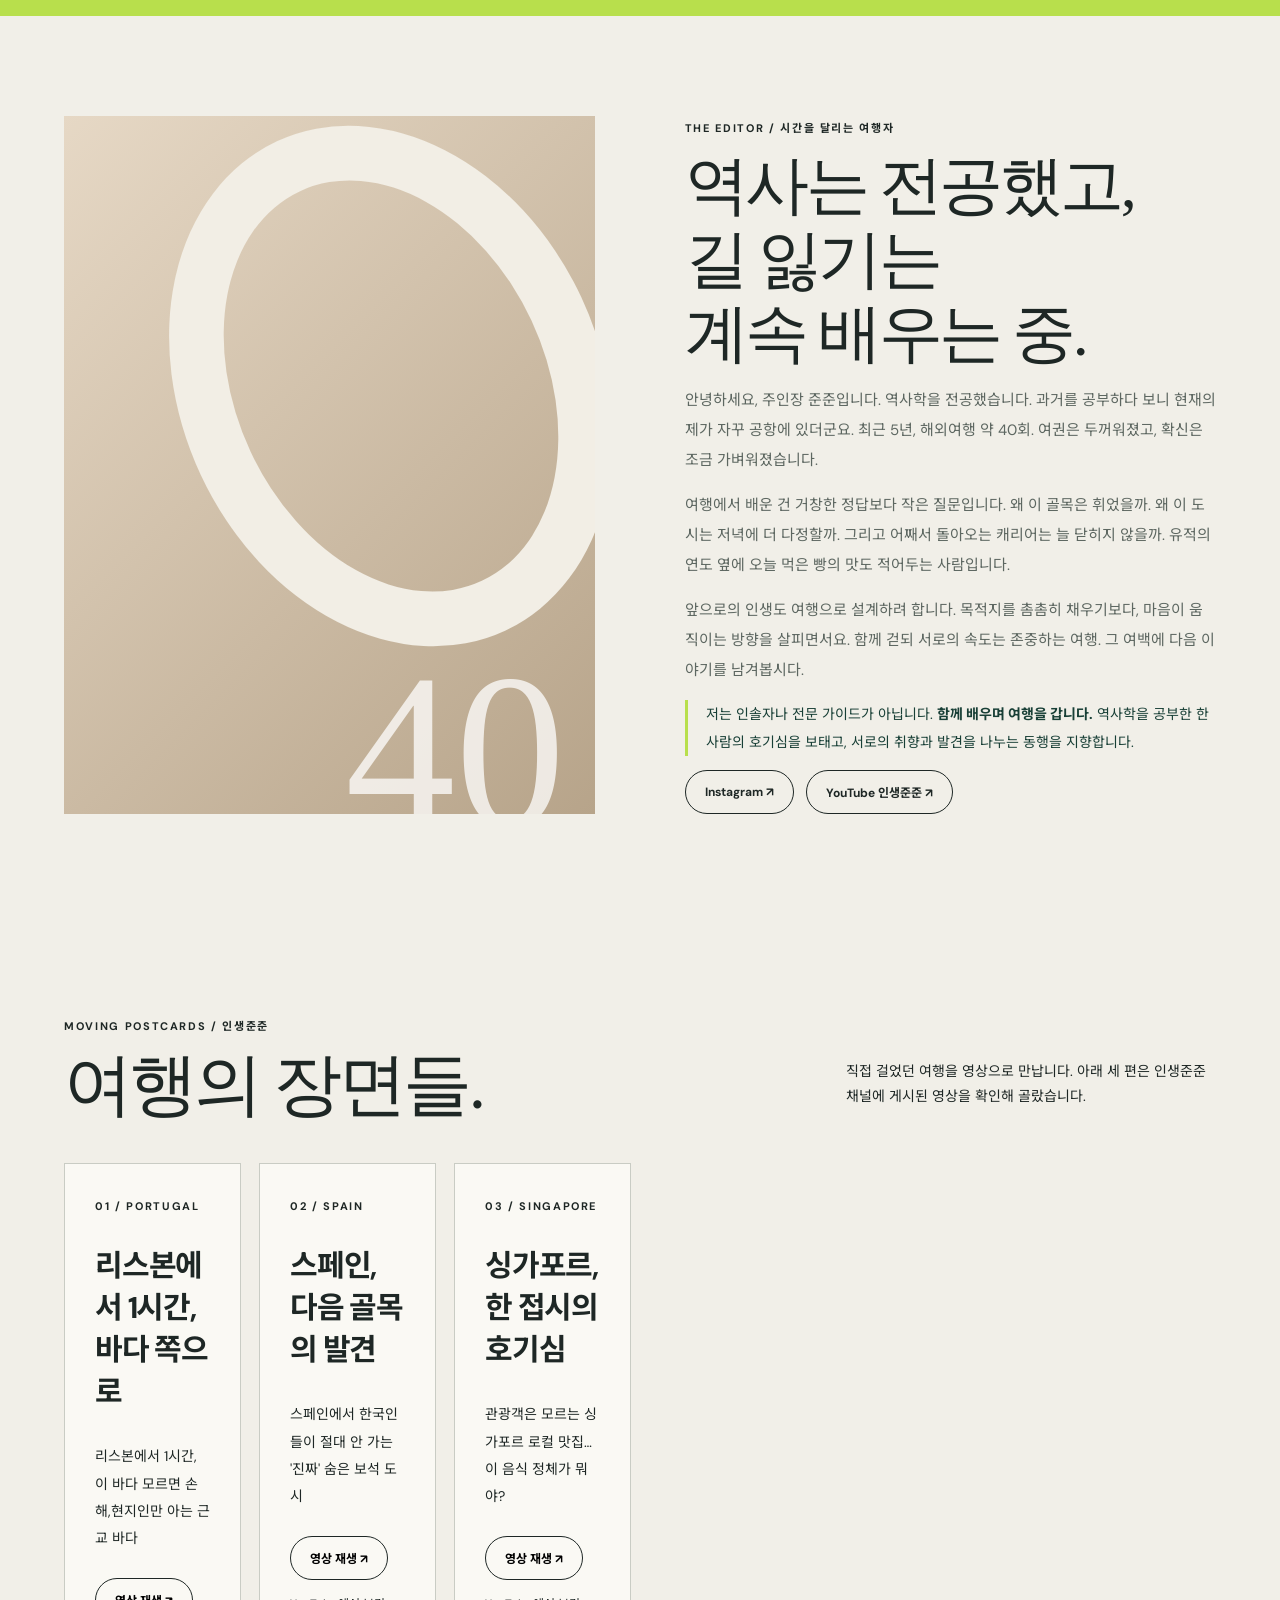
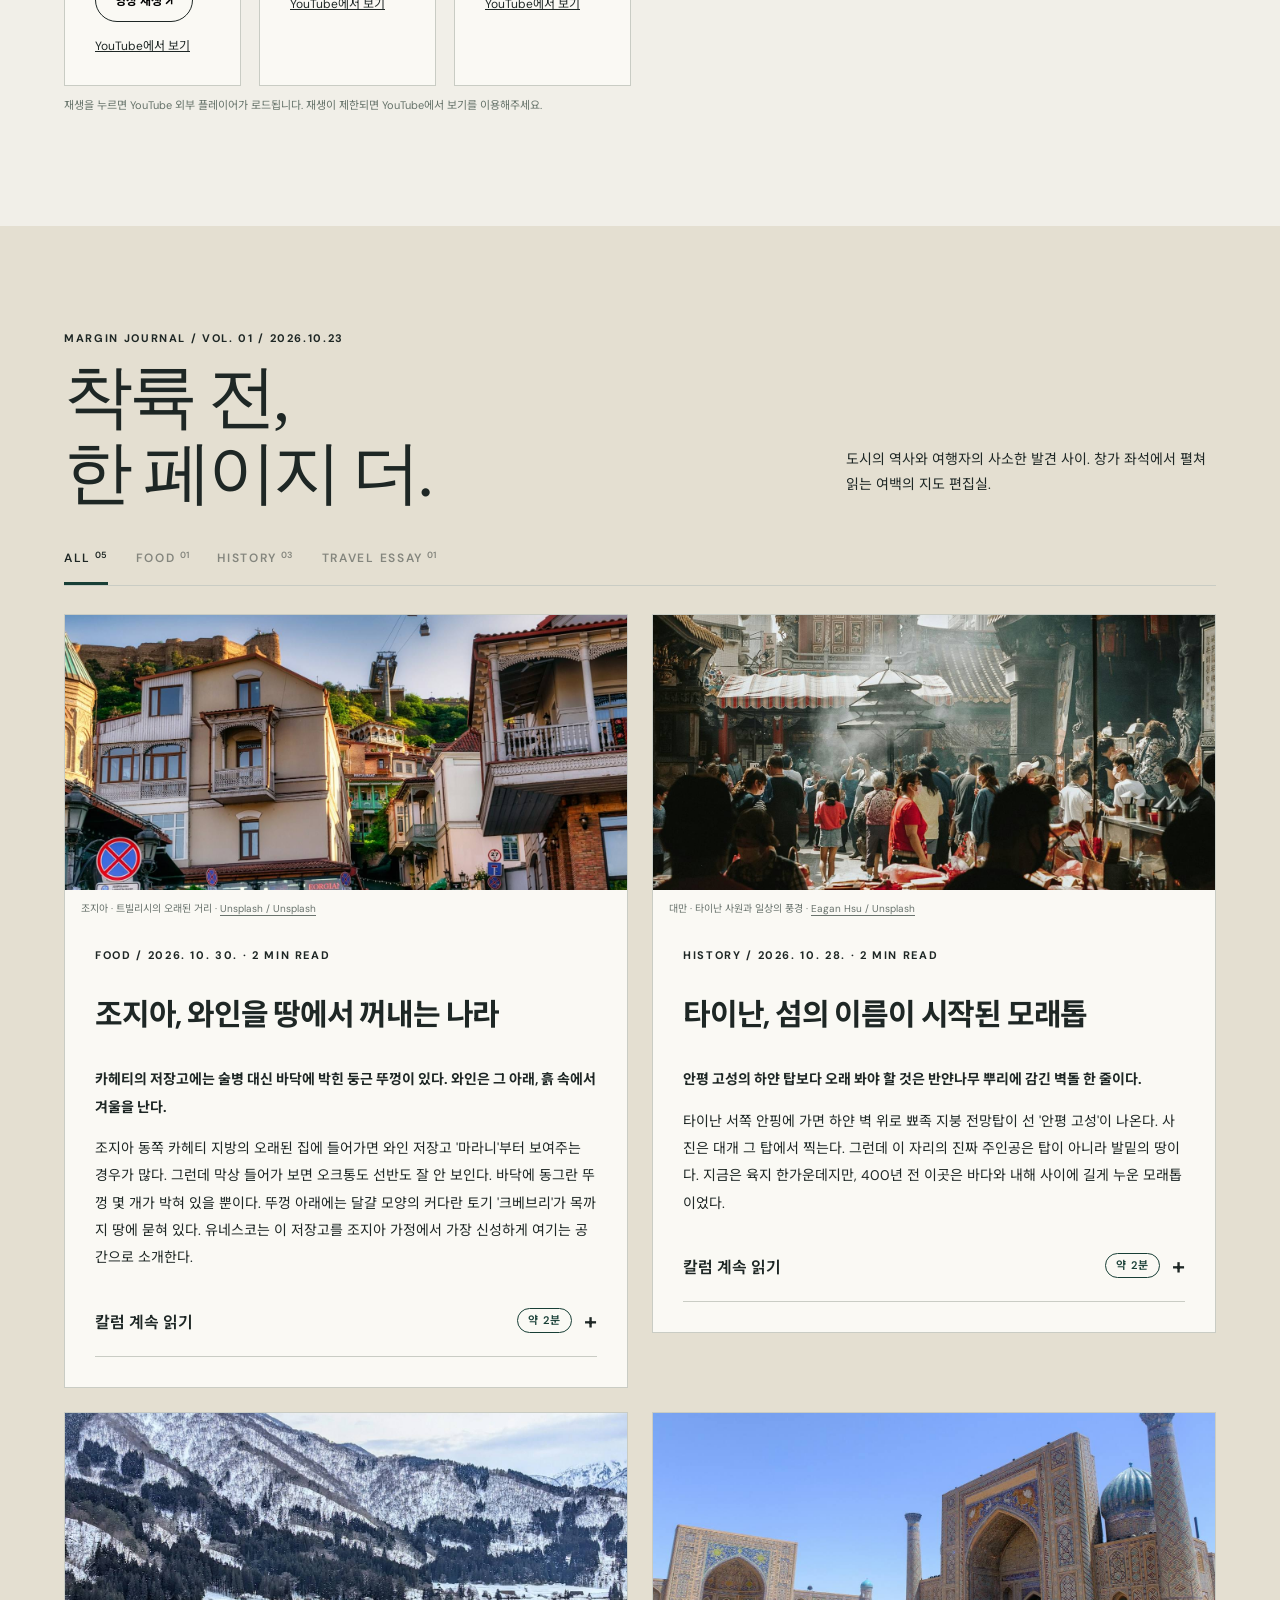
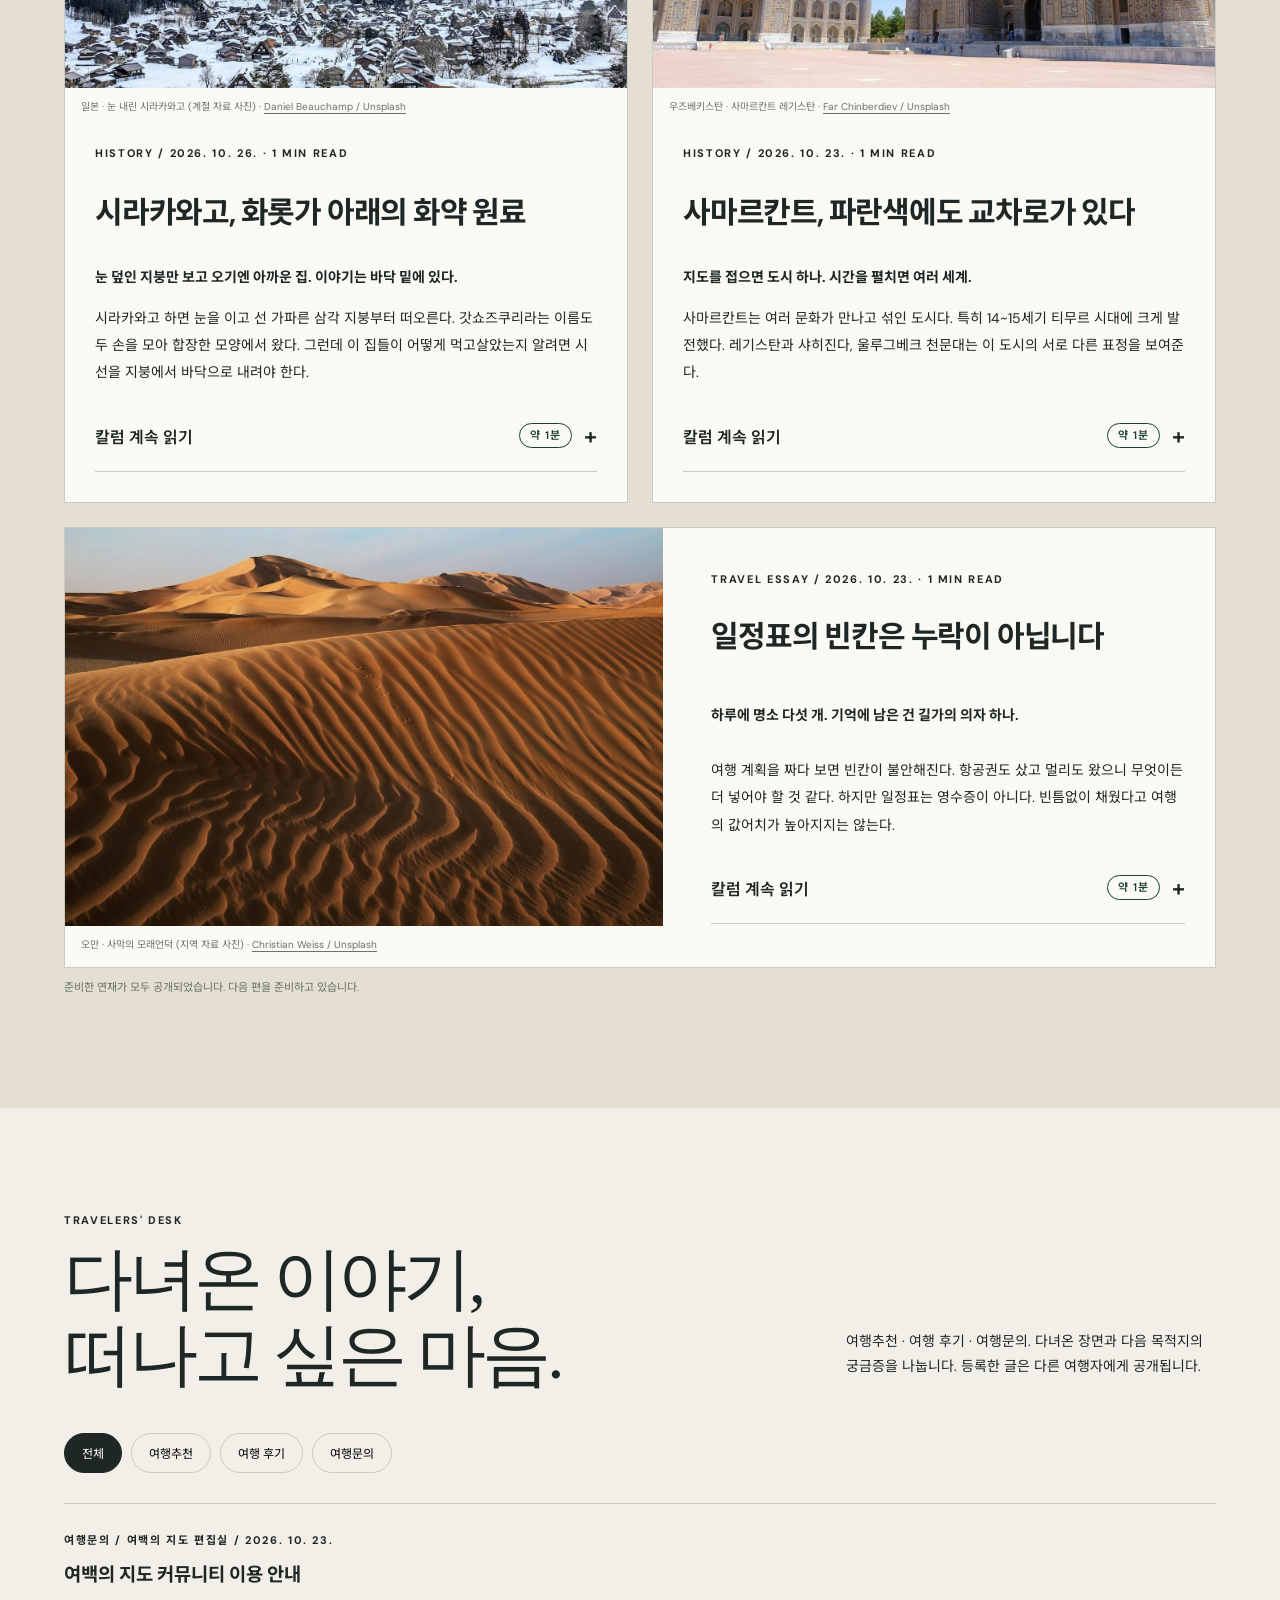
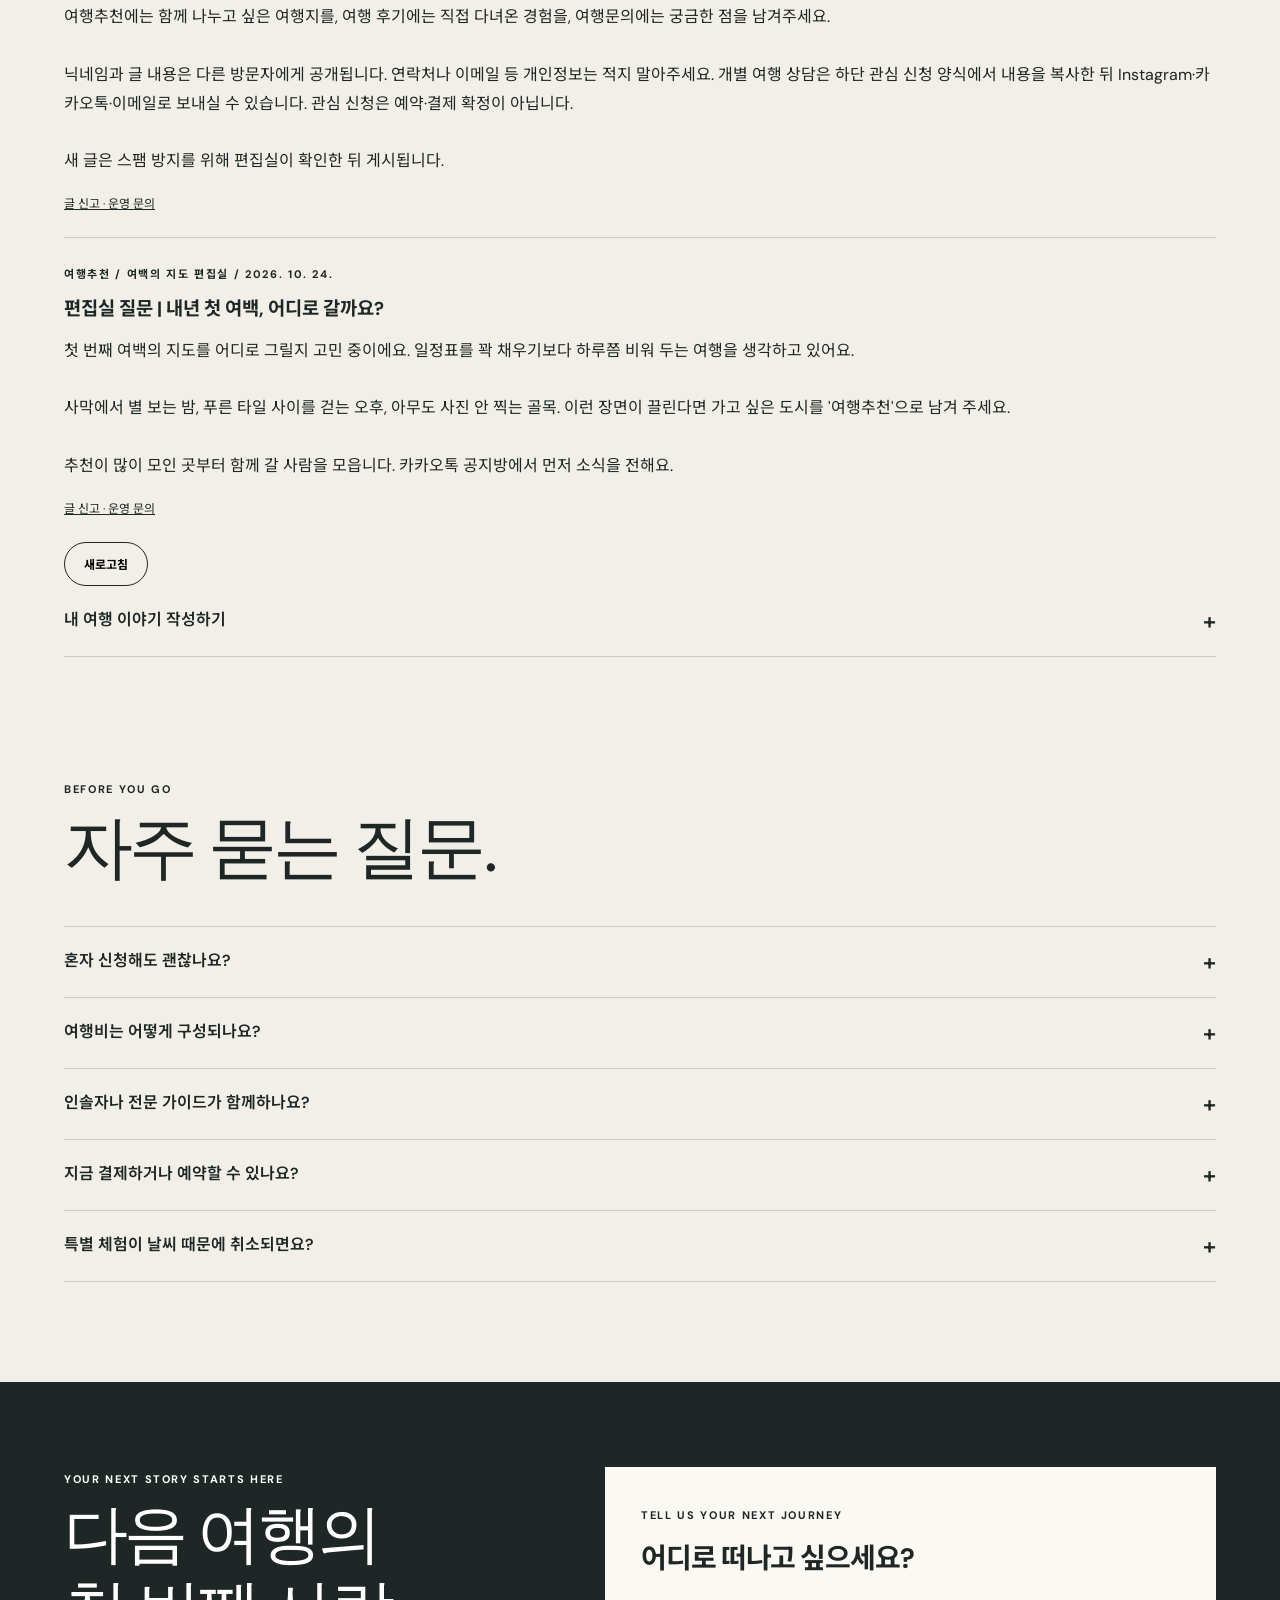
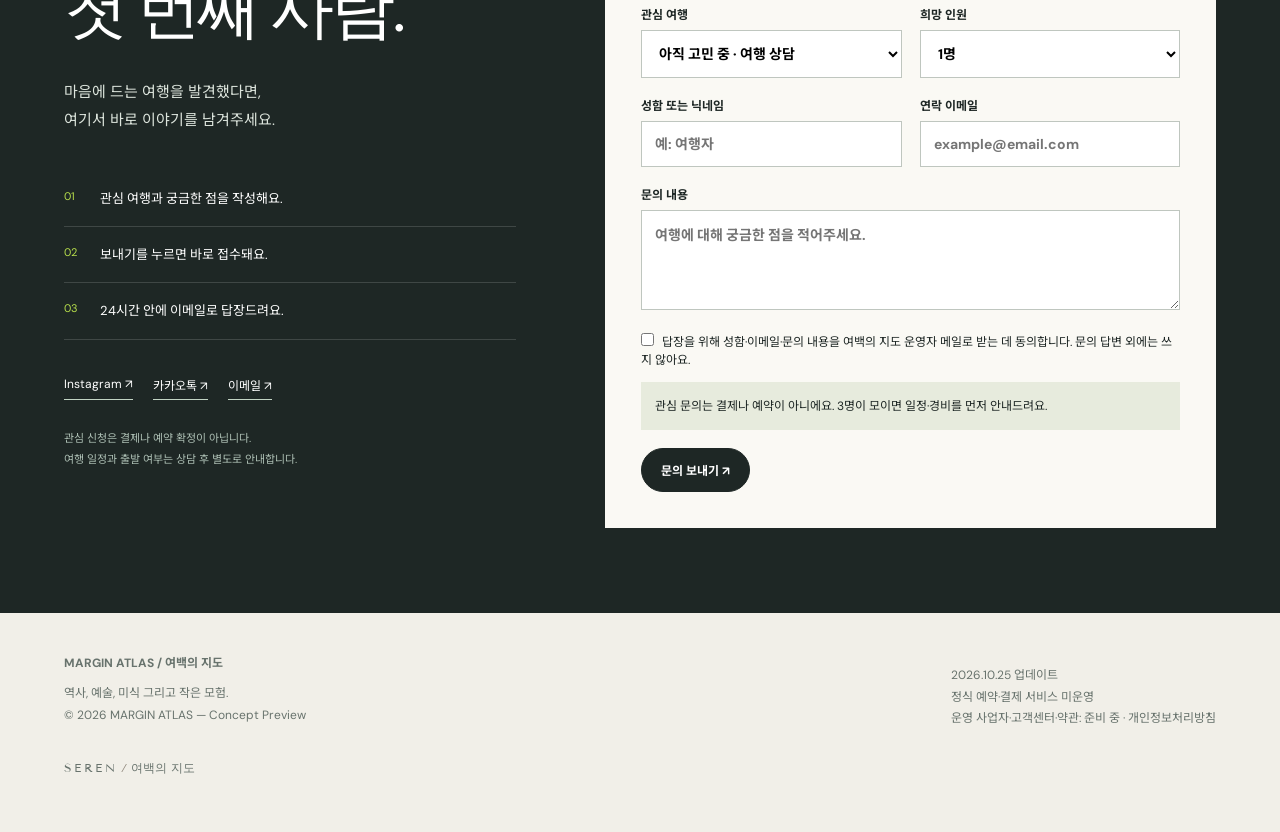
==== commit 0dc4a6cc: "푸터에 그룹 표기 'SEREN / 브랜드' 한 줄 추가 Co-Authored-By: Claude Opus 5.5 <noreply@anthropic.com> Claude-Sessio" ====
--- a/index.html
+++ b/index.html
@@ -2,11 +2,13 @@
 <html lang="ko">
 <head>
 <meta charset="utf-8"/>
-<script>/* 방문 집계 (화면 표시 없음) */(function(){try{var S="yb",N="lifejunjun-stats",A="https://abacus.jasoncameron.dev/hit/"+N+"/",d=new Date(Date.now()+324e5).toISOString().slice(0,10).replace(/-/g,"");function h(k){try{fetch(A+S+"_"+k,{keepalive:true}).catch(function(){})}catch(e){}}var q=location.search,r=document.referrer||"",u=navigator.userAgent||"",sns=/fbclid=|utm_source=(facebook|instagram|ig|meta|fb)/i.test(q)||/instagram\.com|facebook\.com/i.test(r)||/Instagram|FBAN|FBAV/.test(u),seen=null;try{seen=localStorage.getItem("_v"+S)}catch(e){}h("pv_"+d);if(seen!==d){h("uv_"+d);if(sns)h("sns_"+d);try{localStorage.setItem("_v"+S,d)}catch(e){}}var F=window.fetch;window.fetch=function(x){var p=F.apply(this,arguments);try{if(String(x&&x.url||x).indexOf("formsubmit.co")>-1)p.then(function(res){res.clone().json().then(function(j){if(j&&(j.success===true||j.success==="true"))h("apply_"+d)}).catch(function(){})}).catch(function(){})}catch(e){}return p}}catch(e){}})();</script>
+<script>(function(){var h=location.hostname;if(h!=="probe2928-crypto.github.io")return;try{if(sessionStorage.getItem("q_play")==="1")return}catch(e){}var p=new URLSearchParams(location.search);if(p.get("src")==="twa"||document.referrer.indexOf("android-app://")===0)return;var s=document.createElement("script");s.async=true;s.src="https://www.googletagmanager.com/gtag/js?id=G-8YQ1BGBDR7";document.head.appendChild(s);window.dataLayer=window.dataLayer||[];window.gtag=function(){dataLayer.push(arguments)};var D={ad_storage:"denied",ad_user_data:"denied",ad_personalization:"denied"};gtag("consent","default",Object.assign({analytics_storage:"denied",region:["AT","BE","BG","HR","CY","CZ","DK","EE","FI","FR","DE","GR","HU","IS","IE","IT","LV","LI","LT","LU","MT","NL","NO","PL","PT","RO","SK","SI","ES","SE","GB","CH"]},D));gtag("consent","default",Object.assign({analytics_storage:"granted"},D));gtag("js",new Date());gtag("config","G-8YQ1BGBDR7",{allow_google_signals:false,allow_ad_personalization_signals:false})})();</script>
+<script>/* 방문 집계 (화면 표시 없음) */(function(){try{var S="yb",N="lifejunjun-stats",A="https://abacus.jasoncameron.dev/hit/"+N+"/",d=new Date(Date.now()+324e5).toISOString().slice(0,10).replace(/-/g,"");function h(k){try{fetch(A+S+"_"+k,{keepalive:true}).catch(function(){})}catch(e){}}var q=location.search,r=document.referrer||"",u=navigator.userAgent||"",sns=/fbclid=|utm_source=(facebook|instagram|ig|meta|fb)/i.test(q)||/instagram\.com|facebook\.com/i.test(r)||/Instagram|FBAN|FBAV/.test(u),seen=null;try{seen=localStorage.getItem("_v"+S)}catch(e){}h("pv_"+d);if(seen!==d){h("uv_"+d);if(sns)h("sns_"+d);try{localStorage.setItem("_v"+S,d)}catch(e){}}var F=window.fetch;window.fetch=function(x){var p=F.apply(this,arguments);try{if(String(x&&x.url||x).indexOf("formsubmit.co")>-1)p.then(function(res){res.clone().json().then(function(j){if(j&&(j.success===true||j.success==="true"))h("apply_"+d)}).catch(function(){})}).catch(function(){})}catch(e){}return p}}catch(e){}})();</script><script>/* 유입 태그 저장(?r=릴스ID) — 여행별 신청 페이지와 공유 */(function(){try{var q=new URLSearchParams(location.search),c=function(x){return String(x||"").toLowerCase().replace(/[^a-z0-9_-]+/g,"-").replace(/^-+|-+$/g,"").slice(0,40)},t=c(q.get("r")||q.get("utm_content")||q.get("utm_campaign"));if(t){var s=c((q.get("utm_source")||"ig")+"-"+t);localStorage.setItem("_ybsrc",s);if(!localStorage.getItem("_ybsrc0"))localStorage.setItem("_ybsrc0",s)}}catch(e){}})();</script>
 <meta name="viewport" content="width=device-width, initial-scale=1"/>
 <meta name="theme-color" content="#eae7df"/>
 <title>MARGIN ATLAS — 여백의 지도 | 함께 떠나는 작은 여행</title>
 <meta name="description" content="역사와 예술, 낯선 도시의 맛과 특별한 순간. 3~10명이 함께 떠나는 작은 여행, 여백의 지도."/>
+<link rel="stylesheet" href="https://fonts.googleapis.com/css2?family=Tenor+Sans&display=swap">
 <style>
 @import url('https://fonts.googleapis.com/css2?family=DM+Sans:wght@400;500;600;700&family=Noto+Sans+KR:wght@300;400;500;600;700&display=swap');
 :root{--ink:#1e2725;--paper:#f1efe8;--white:#faf9f4;--line:#c9ccc4;--muted:#69736d;--accent:#b8df4c;--deep:#183f36;--orange:#eb7853}
@@ -17,9 +19,9 @@
 .statement{background:var(--accent);padding:85px 0}.statement-grid{display:grid;grid-template-columns:.35fr 1fr;gap:40px}.statement h2{font-size:clamp(44px,6.5vw,96px);font-weight:500;line-height:1.2;letter-spacing:-.07em;margin:0}.statement p{font-size:14px;line-height:1.9;max-width:680px}.features{display:grid;grid-template-columns:repeat(3,1fr);gap:24px;margin-top:50px}.feature{padding-top:25px;border-top:1px solid #536a30}.feature strong{font-size:36px;font-weight:500}.feature p{font-size:13px}
 .about{display:grid;grid-template-columns:1fr 1fr;gap:7vw}.about h2{font-size:clamp(42px,5vw,76px);line-height:1.15;font-weight:500}.about p{line-height:2;font-size:15px;color:#5d6761}.about-art{background:linear-gradient(135deg,#e6d8c5,#b7a48a);min-height:470px;position:relative;overflow:hidden}.about-art:before{content:'';position:absolute;width:310px;height:430px;border:55px solid #f2eee5;border-radius:50%;transform:rotate(-25deg);left:22%;top:0}.about-art:after{content:'40';position:absolute;bottom:-65px;right:30px;font:220px Georgia,serif;color:rgba(255,255,255,.75)}
 .faq{border-top:1px solid var(--line)}details{border-bottom:1px solid var(--line);padding:20px 0}summary{font-size:16px;font-weight:600;cursor:pointer;list-style:none;display:flex;justify-content:space-between;gap:12px}summary:after{content:'+';font-size:23px}details[open] summary:after{content:'−'}details p{color:var(--muted);line-height:1.9;font-size:14px;max-width:850px}.contact{background:var(--ink);color:white;padding:85px 0}.contact h2{font-size:clamp(45px,6vw,88px);font-weight:500;margin:10px 0 30px}.contact .pill{border-color:white;color:white}.contact .pill:hover{background:white;color:var(--ink)}footer{padding:40px 0 55px;font-size:12px;color:#68736d}footer .foot-grid{display:flex;justify-content:space-between;gap:30px;flex-wrap:wrap}footer p{line-height:1.8}
-.overlay{position:fixed;inset:0;background:rgba(13,24,20,.65);z-index:40;display:none;align-items:center;justify-content:center;padding:20px}.overlay.open{display:flex}.modal{background:var(--white);width:min(850px,100%);max-height:92vh;overflow:auto;position:relative;box-shadow:0 30px 90px #0005}.modal-top{background:var(--deep);color:white;padding:38px 44px 32px}.modal-top h2{font-size:42px;line-height:1.15;margin:12px 0 10px;font-weight:500}.close{position:absolute;right:20px;top:20px;border:1px solid rgba(255,255,255,.5);border-radius:50%;width:36px;height:36px;background:transparent;color:white;font-size:21px;cursor:pointer}.modal-content{padding:30px 44px 45px}.modal-tabs{display:flex;gap:20px;border-bottom:1px solid var(--line);overflow:auto}.modal-tab{background:none;border:none;border-bottom:3px solid transparent;padding:12px 0;white-space:nowrap;cursor:pointer;font-size:13px}.modal-tab.active{border-color:var(--ink);font-weight:700}.modal-panel{padding:24px 0;min-height:210px}.modal-panel h4{font-size:14px;margin:0 0 10px}.modal-panel p,.modal-panel li{line-height:1.85;color:#52615b;font-size:13px}.modal-panel ul{padding-left:20px}.modal-panel li{margin:7px 0}.info-grid{display:grid;grid-template-columns:1fr 1fr;gap:15px}.info-box{background:#f0f0e9;padding:17px}.info-box small{color:#647169}.info-box b{display:block;margin:7px 0;font-size:15px}.modal-bottom{display:flex;justify-content:space-between;gap:15px;align-items:center;border-top:1px solid var(--line);padding-top:22px}.price-row{display:flex;justify-content:space-between;padding:11px 0;border-bottom:1px solid var(--line);font-size:13px}.price-row.total{font-size:20px;font-weight:700}.form-grid{display:grid;grid-template-columns:1fr 1fr;gap:15px}.form-grid label{font-size:12px;font-weight:700;display:block}.form-grid input,.form-grid select,.form-grid textarea{margin-top:7px;width:100%;padding:13px;border:1px solid #bfc6bf;border-radius:0;background:#fff;font-size:14px}.form-grid .full{grid-column:1/-1}.notice{padding:14px;background:#e7ebdd;font-size:12px;line-height:1.7;margin-top:14px}.form-success{padding:20px;background:#e8f0d7;display:none;line-height:1.8;font-size:13px}.muted-link{font-size:12px;text-decoration:underline}.tiny-note{font-size:11px;color:#66736a;line-height:1.6}
+.overlay{position:fixed;inset:0;background:rgba(13,24,20,.65);z-index:40;display:none;align-items:center;justify-content:center;padding:20px}.overlay.open{display:flex}.modal{background:var(--white);width:min(850px,100%);max-height:92vh;overflow:auto;position:relative;box-shadow:0 30px 90px #0005}.modal-top{background:var(--deep);color:white;padding:38px 44px 32px}.share-trip{position:absolute;right:66px;top:20px;height:36px;display:inline-flex;align-items:center;gap:7px;padding:0 15px;border:1px solid rgba(255,255,255,.5);border-radius:999px;background:transparent;color:#fff;font:600 11px/1 "DM Sans","Noto Sans KR",sans-serif;letter-spacing:.06em;cursor:pointer;transition:background .25s,color .25s,border-color .25s}.share-trip:hover,.share-trip:focus-visible{background:#fff;color:var(--deep);border-color:#fff}.share-trip.done{background:#b8df4c;color:#183f36;border-color:#b8df4c}.share-trip.done svg{display:none}@media (prefers-reduced-motion:reduce){.share-trip{transition:none}}.modal-top h2{font-size:42px;line-height:1.15;margin:12px 0 10px;font-weight:500;word-break:keep-all;text-wrap:balance}.close{position:absolute;right:20px;top:20px;border:1px solid rgba(255,255,255,.5);border-radius:50%;width:36px;height:36px;background:transparent;color:white;font-size:21px;cursor:pointer}.modal-content{padding:30px 44px 45px}.modal-tabs{display:flex;gap:20px;border-bottom:1px solid var(--line);overflow:auto}.modal-tab{background:none;border:none;border-bottom:3px solid transparent;padding:12px 0;white-space:nowrap;cursor:pointer;font-size:13px}.modal-tab.active{border-color:var(--ink);font-weight:700}.modal-panel{padding:24px 0;min-height:210px}.modal-panel h4{font-size:14px;margin:0 0 10px}.modal-panel p,.modal-panel li{line-height:1.85;color:#52615b;font-size:13px}.modal-panel ul{padding-left:20px}.modal-panel li{margin:7px 0}.info-grid{display:grid;grid-template-columns:1fr 1fr;gap:15px}.info-box{background:#f0f0e9;padding:17px}.info-box small{color:#647169}.info-box b{display:block;margin:7px 0;font-size:15px}.modal-bottom{display:flex;justify-content:space-between;gap:15px;align-items:center;border-top:1px solid var(--line);padding-top:22px}.price-row{display:flex;justify-content:space-between;padding:11px 0;border-bottom:1px solid var(--line);font-size:13px}.price-row.total{font-size:20px;font-weight:700}.form-grid{display:grid;grid-template-columns:1fr 1fr;gap:15px}.form-grid label{font-size:12px;font-weight:700;display:block}.form-grid input,.form-grid select,.form-grid textarea{margin-top:7px;width:100%;padding:13px;border:1px solid #bfc6bf;border-radius:0;background:#fff;font-size:14px}.form-grid .full{grid-column:1/-1}.notice{padding:14px;background:#e7ebdd;font-size:12px;line-height:1.7;margin-top:14px}.form-success{padding:20px;background:#e8f0d7;display:none;line-height:1.8;font-size:13px}.muted-link{font-size:12px;text-decoration:underline}.tiny-note{font-size:11px;color:#66736a;line-height:1.6}
 @media(max-width:1000px){.hero-grid{grid-template-columns:1fr;min-height:unset}.hero-left{min-height:530px}.hero-right{display:none}.cards{grid-template-columns:repeat(2,1fr)}.statement-grid{grid-template-columns:1fr}.about{grid-template-columns:1fr}.about-art{min-height:310px}}
-@media(max-width:650px){.wrap{padding:0 20px}.navlinks a:not(.pill){display:none}nav .inner{height:65px}.brand{font-size:18px}.hero{padding-top:18px}.hero-left{min-height:580px;padding:34px 26px}.hero h1{font-size:62px}.hero .desc{font-size:14px}.section{padding:70px 0}.section-head{display:block}.section h2{font-size:46px}.cards{grid-template-columns:1fr}.visual{height:270px}.features{grid-template-columns:1fr}.statement{padding:65px 0}.statement h2{font-size:48px}.modal-top{padding:30px 22px}.modal-top h2{font-size:31px}.modal-content{padding:20px 22px}.info-grid,.form-grid{grid-template-columns:1fr}.form-grid .full{grid-column:auto}.modal-bottom{align-items:stretch;flex-direction:column}.about-art{min-height:270px}}
+@media(max-width:650px){.wrap{padding:0 20px}.navlinks a:not(.pill){display:none}nav .inner{height:65px}.brand{font-size:18px}.hero{padding-top:18px}.hero-left{min-height:580px;padding:34px 26px}.hero h1{font-size:62px}.hero .desc{font-size:14px}.section{padding:70px 0}.section-head{display:block}.section h2{font-size:46px}.cards{grid-template-columns:1fr}.visual{height:270px}.features{grid-template-columns:1fr}.statement{padding:65px 0}.statement h2{font-size:48px}.modal-top{padding:30px 22px}.modal-top h2{font-size:31px}.share-trip{width:36px;padding:0;justify-content:center}.share-trip span{position:absolute;width:1px;height:1px;overflow:hidden;clip:rect(0 0 0 0)}.share-trip.done{width:auto;padding:0 13px}.share-trip.done span{position:static;width:auto;height:auto;clip:auto}.modal-top .micro{display:block;padding-right:96px}.modal-content{padding:20px 22px}.info-grid,.form-grid{grid-template-columns:1fr}.form-grid .full{grid-column:auto}.modal-bottom{align-items:stretch;flex-direction:column}.about-art{min-height:270px}}
 .social-row{display:flex;gap:12px;flex-wrap:wrap}.editor-card{background:var(--white);padding:30px;border:1px solid var(--line);min-width:0}.editor-card h3{font-size:30px;line-height:1.4;letter-spacing:-.04em}.editor-card p{font-size:14px;line-height:1.95}.editor-card .pill{margin:12px 8px 12px 0}.editor-card iframe{width:100%;aspect-ratio:16/9;border:0;margin-top:16px}.magazine{background:#e4dfd1}.journal-grid{display:grid;grid-template-columns:1fr 1fr;gap:24px}.standfirst{font-weight:700}.board-item{padding:24px 0;border-top:1px solid var(--line);overflow-wrap:anywhere}.board-item p{white-space:pre-wrap;line-height:1.8}.board-item h3{margin:10px 0}#inquiryCopy{width:100%;min-height:230px;padding:16px;background:var(--white);color:var(--ink);border:1px solid var(--line)}section[id]{scroll-margin-top:100px}@media(max-width:1000px){.navlinks{gap:12px}.brand .micro{display:none}}@media(max-width:650px){.journal-grid{grid-template-columns:1fr}.editor-card{padding:24px}.editor-card h3{font-size:26px}}@media(prefers-reduced-motion:reduce){html{scroll-behavior:auto}.ticker-track{animation:none}}
 .honeypot{position:absolute;left:-10000px;opacity:0;pointer-events:none}.board-item .pill{margin-left:16px}[hidden]{display:none!important}.pill:disabled{opacity:.55;cursor:wait}
 .brand{white-space:nowrap;flex-shrink:0}.navlinks a{white-space:nowrap}@media(min-width:651px) and (max-width:1240px){.navlinks{gap:18px;font-size:12.5px}.navlinks a[href="#philosophy"],.navlinks a[href="#faq"]{display:none}}@media(min-width:651px) and (max-width:940px){.navlinks a[href="#about"],.navlinks a[href="#magazine"]{display:none}}@media(min-width:1001px){.cards{grid-template-columns:repeat(6,minmax(0,1fr))}.cards>.card{grid-column:span 2}.cards>.card.half{grid-column:span 3}}@media(min-width:651px){.cards>.card.feature,.cards>.card.wide{grid-column:1/-1;display:grid;grid-template-columns:minmax(0,1.45fr) minmax(0,1fr)}.card.feature .visual,.card.wide .visual{height:auto;min-height:420px}.card.feature .card-body,.card.wide .card-body{padding:44px 40px;display:flex;flex-direction:column;justify-content:center}.card.feature h3,.card.wide h3{font-size:clamp(30px,3.2vw,46px);line-height:1.18;margin:14px 0 16px}.card.feature .one,.card.wide .one{font-size:15px;min-height:0;max-width:400px}.card.feature .visual .code,.card.wide .visual .code{font-size:150px}.card.feature .card-foot,.card.wide .card-foot{font-size:13px;margin-top:34px}.card.feature .feature-kicker{display:inline-block;align-self:flex-start;background:var(--ink);color:var(--white);font-size:10px;font-weight:700;letter-spacing:.16em;padding:7px 10px;margin-bottom:18px}}.feature-kicker{display:none}@media(min-width:651px) and (max-width:1000px){.card.feature .visual,.card.wide .visual{min-height:340px}.card.feature .card-body,.card.wide .card-body{padding:32px 28px}}.destination-photo{transition:transform 1.1s cubic-bezier(.2,.7,.2,1)}.card:hover .destination-photo{transform:scale(1.045)}@media(prefers-reduced-motion:reduce){.card:hover .destination-photo{transform:none}}.card h3,.section h2,.statement h2,.about h2{word-break:keep-all}.menu-btn{display:none}@media(max-width:650px){.navlinks{display:none}.menu-btn{display:inline-flex;align-items:center;gap:10px;border:1px solid var(--ink);background:transparent;border-radius:99px;padding:9px 16px;font-size:13px;font-weight:600;color:var(--ink);cursor:pointer}.menu-btn i{display:block;width:16px;height:1.5px;background:currentColor;position:relative}.menu-btn i:before,.menu-btn i:after{content:"";position:absolute;left:0;width:100%;height:1.5px;background:currentColor}.menu-btn i:before{top:-5px}.menu-btn i:after{top:5px}}.menu-sheet{position:fixed;inset:0;z-index:60;background:var(--deep);color:var(--white);display:flex;flex-direction:column;padding:22px 24px 32px;opacity:0;visibility:hidden;transform:translateY(-12px);transition:opacity .35s,transform .45s cubic-bezier(.2,.7,.2,1),visibility 0s .45s}.menu-sheet.open{opacity:1;visibility:visible;transform:none;transition:opacity .35s,transform .45s cubic-bezier(.2,.7,.2,1)}.menu-sheet .top{display:flex;justify-content:space-between;align-items:center}.menu-sheet .top b{font-size:18px;letter-spacing:-.04em}.menu-sheet .x{background:none;border:1px solid #faf9f466;color:inherit;border-radius:99px;padding:9px 16px;font-size:13px;cursor:pointer}.menu-sheet ol{list-style:none;margin:auto 0;padding:0;counter-reset:m}.menu-sheet li{counter-increment:m;border-top:1px solid #faf9f429}.menu-sheet li:last-child{border-bottom:1px solid #faf9f429}.menu-sheet li a{display:flex;align-items:baseline;gap:16px;padding:15px 0;font-size:30px;letter-spacing:-.05em;font-weight:500}.menu-sheet li a:before{content:"0" counter(m);font-size:10px;letter-spacing:.16em;color:var(--accent);font-weight:700}.menu-sheet .cta{display:block;text-align:center;background:var(--accent);color:var(--ink);font-weight:700;padding:16px;border-radius:99px;font-size:15px}.menu-sheet .meta{margin-top:14px;font-size:11px;letter-spacing:.14em;opacity:.6;text-align:center}@media(prefers-reduced-motion:reduce){.menu-sheet,.menu-sheet.open{transition:none;transform:none}}.hero-stage{display:grid;grid-template-columns:minmax(0,1fr) clamp(220px,21vw,320px);gap:14px;align-items:stretch}.hero-stage>.carousel-shell{min-width:0}.hero-reel{position:relative;overflow:hidden;background:var(--deep);border:1px solid var(--line);min-height:0}.reel-head{position:absolute;z-index:3;top:0;left:0;right:0;display:flex;justify-content:space-between;padding:14px 14px 30px;font-size:9px;font-weight:700;letter-spacing:.18em;color:var(--white);background:linear-gradient(180deg,#183f36 20%,#183f3600)}.reel-head span:last-child{color:var(--accent)}.reel-cols{position:absolute;inset:0;display:grid;grid-template-columns:1fr 1fr;gap:8px;padding:0 8px;-webkit-mask-image:linear-gradient(180deg,transparent 0,#000 14%,#000 86%,transparent 100%);mask-image:linear-gradient(180deg,transparent 0,#000 14%,#000 86%,transparent 100%)}.reel-col{display:flex;flex-direction:column;will-change:transform;animation:reelUp 72s linear infinite}.reel-col.down{animation-name:reelDown;animation-duration:84s}@keyframes reelUp{from{transform:translate3d(0,0,0)}to{transform:translate3d(0,-50%,0)}}@keyframes reelDown{from{transform:translate3d(0,-50%,0)}to{transform:translate3d(0,0,0)}}.hero-reel:hover .reel-col,.hero-reel:focus-within .reel-col{animation-play-state:paused}.reel-tile{position:relative;display:block;width:100%;aspect-ratio:3/4;margin:0 0 8px;padding:0;border:0;overflow:hidden;background:#0f2a24;cursor:pointer;color:var(--white);text-align:left}.reel-tile img{position:absolute;inset:0;width:100%;height:100%;object-fit:cover;filter:saturate(.82) contrast(1.04);transform:scale(1.02);transition:transform 1.4s cubic-bezier(.2,.7,.2,1),filter .7s}.reel-tile:after{content:"";position:absolute;inset:0;background:linear-gradient(0deg,#0d221dcc,transparent 46%)}.reel-tile:hover img,.reel-tile:focus-visible img{transform:scale(1.09);filter:saturate(1.08) contrast(1.06)}.reel-tile .rc{position:absolute;z-index:1;left:10px;right:10px;bottom:10px;display:flex;justify-content:space-between;align-items:flex-end;gap:6px;font-size:8.5px;font-weight:700;letter-spacing:.16em}.reel-tile .rc b{font-weight:700}.reel-tile .rc i{font:italic 20px Georgia,serif;letter-spacing:-.04em;color:var(--accent);opacity:.95}.reel-tile:focus-visible{outline:2px solid var(--accent);outline-offset:-2px}@media(max-width:1000px){.hero-stage{grid-template-columns:1fr}.hero-reel{height:178px;border-top:0}.reel-head{display:none}.reel-cols{display:block;padding:10px 0;-webkit-mask-image:linear-gradient(90deg,transparent,#000 8%,#000 92%,transparent);mask-image:linear-gradient(90deg,transparent,#000 8%,#000 92%,transparent)}.reel-col{flex-direction:row;height:100%;width:max-content;animation-name:reelLeft;animation-duration:90s}.reel-col.down{display:none}.reel-tile{width:118px;height:100%;aspect-ratio:auto;margin:0 8px 0 0;flex:0 0 auto}}@keyframes reelLeft{from{transform:translate3d(0,0,0)}to{transform:translate3d(-50%,0,0)}}@media(max-width:650px){.hero-reel{height:150px}.reel-tile{width:100px}}@media(prefers-reduced-motion:reduce){.reel-col{animation:none}.reel-cols{overflow:auto}}.carousel .slide-content h1,.carousel .slide-content h2{word-break:keep-all}@media(min-width:1001px){.hero-stage .inquiry-slide .slide-content h2{font-size:clamp(38px,4vw,62px)}}.fit-box{margin-top:22px;background:var(--deep);color:var(--white);padding:20px 22px 18px}.fit-box small{display:block;font-size:10px;font-weight:700;letter-spacing:.16em;color:var(--accent);margin-bottom:10px}.fit-box ul{list-style:none;margin:0;padding:0;display:grid;gap:8px}.modal-panel .fit-box li,.fit-box li{color:var(--white);position:relative;padding-left:22px;font-size:14.5px;line-height:1.55;word-break:keep-all}.fit-box li:before{content:"";position:absolute;left:0;top:.62em;width:12px;height:1.5px;background:var(--accent)}.day-line{list-style:none;margin:14px 0 0;padding:0;position:relative}.day-line:before{content:"";position:absolute;left:17px;top:8px;bottom:8px;width:1px;background:var(--line)}.day-line li{position:relative;display:grid;grid-template-columns:36px minmax(0,1fr);gap:16px;padding:0 0 18px}.day-line li:last-child{padding-bottom:0}.dl-n{position:relative;z-index:1;display:grid;place-items:center;width:36px;height:36px;border-radius:50%;background:var(--paper);border:1px solid var(--ink);font-size:11px;font-weight:700;letter-spacing:.04em;font-variant-numeric:tabular-nums}.day-line li:first-child .dl-n{background:var(--accent);border-color:var(--accent)}.day-line b{display:block;font-size:15px;font-weight:600;line-height:1.4;padding-top:7px;word-break:keep-all}.day-line p{margin:4px 0 0;font-size:13.5px;line-height:1.6;color:var(--muted);word-break:keep-all}@media(prefers-reduced-motion:no-preference){.modal-panel .day-line li{animation:dlIn .5s cubic-bezier(.2,.7,.2,1) both}.modal-panel .day-line li:nth-child(2){animation-delay:.06s}.modal-panel .day-line li:nth-child(3){animation-delay:.12s}.modal-panel .day-line li:nth-child(4){animation-delay:.18s}.modal-panel .day-line li:nth-child(5){animation-delay:.24s}.modal-panel .day-line li:nth-child(6){animation-delay:.3s}}@keyframes dlIn{from{opacity:.001;transform:translateY(8px)}to{opacity:1;transform:none}}</style>
@@ -60,8 +62,8 @@
 <section class="section" id="faq" style="padding-top:20px"><div class="wrap"><div class="section-head"><div><span class="micro">BEFORE YOU GO</span><h2 class="serif">자주 묻는 질문.</h2></div></div><div class="faq"><details><summary>혼자 신청해도 괜찮나요?</summary><p>네. 혼자 참여하는 분을 염두에 둔 3~10인 소규모 동행 여행입니다. 객실은 기본적으로 개별 객실 여부와 2인실 동반 사용 옵션을 분리해 안내할 예정이며, 객실 배정은 사전 동의 후 결정합니다.</p></details><details><summary>여행비는 어떻게 구성되나요?</summary><p>항공권, 3성급 이상 호텔, 현지 교통·입장료·식사 등 실제 여행비와 공동 여행 준비·운영 예상비를 구분해 안내합니다. 항공권과 호텔의 실제 가격·등급·객실 유형에 따라 총액이 변동됩니다. 견적은 예약 확정 전 다시 확인합니다.</p></details><details><summary>인솔자나 전문 가이드가 함께하나요?</summary><p>주인장은 인솔자나 전문 가이드가 아닙니다. 함께 배우며 여행을 가는 동행입니다. 방문할 장소의 자료를 함께 살펴보고, 각자가 발견한 이야기와 질문을 나눕니다. 전문 해설이나 인솔 서비스를 제공하는 여행으로 안내하지 않습니다.</p></details><details><summary>지금 결제하거나 예약할 수 있나요?</summary><p>현재는 기획·관심 신청 단계입니다. 여행업 등록·제휴·보험·약관 및 개별 상품 운영 조건을 확인하기 전에는 결제나 확정 예약을 받지 않습니다. 문의 폼으로 보낸 내용은 운영자 메일로 바로 전달되고, 답장은 이메일로 드려요.</p></details><details><summary>특별 체험이 날씨 때문에 취소되면요?</summary><p>사막 4WD, 협곡 산책, 케이블카, 보트 등의 체험은 계절·안전·운영 여부에 따라 조정됩니다. 각 여행 상세페이지에 대체 일정을 표시하며, 실제 계약 시 취소·환불 기준을 별도로 고지합니다.</p></details></div></div></section>
 <section class="contact" id="contact"><div class="wrap contact-grid"><div class="contact-copy"><span class="micro">YOUR NEXT STORY STARTS HERE</span><h2 class="serif">다음 여행의<br>첫 번째 사람.</h2><p>마음에 드는 여행을 발견했다면,<br>여기서 바로 이야기를 남겨주세요.</p><ol class="inquiry-steps"><li><span>01</span>관심 여행과 궁금한 점을 작성해요.</li><li><span>02</span>보내기를 누르면 바로 접수돼요.</li><li><span>03</span>24시간 안에 이메일로 답장드려요.</li></ol><div class="contact-links"><a href="https://www.instagram.com/lifejunjun/" target="_blank" rel="noopener noreferrer">Instagram ↗</a><a href="https://open.kakao.com/o/gzvyLFTi" target="_blank" rel="noopener noreferrer">카카오톡 ↗</a><a href="mailto:probe2928@gmail.com">이메일 ↗</a></div><p class="contact-note">관심 신청은 결제나 예약 확정이 아닙니다.<br>여행 일정과 출발 여부는 상담 후 별도로 안내합니다.</p></div><div class="inquiry-inline"><span class="micro">TELL US YOUR NEXT JOURNEY</span><h3 id="inquiryTitle">어디로 떠나고 싶으세요?</h3><form id="inquiryForm"><div class="form-grid"><label>관심 여행<select id="tripSelect" required></select></label><label>희망 인원<select id="people" required><option value="1">1명</option><option value="2">2명</option><option value="3">3명</option><option value="4">4명</option><option value="5">5명 이상</option></select></label><label>성함 또는 닉네임<input id="name" placeholder="예: 여행자" required maxlength="50"/></label><label>연락 이메일<input type="email" id="email" placeholder="example@email.com" required/></label><label class="full">문의 내용<textarea id="message" rows="4" placeholder="여행에 대해 궁금한 점을 적어주세요."></textarea></label><label class="full" style="font-weight:400"><input type="checkbox" id="consent" required style="width:auto;margin:0 8px 0 0"/>답장을 위해 성함·이메일·문의 내용을 여백의 지도 운영자 메일로 받는 데 동의합니다. 문의 답변 외에는 쓰지 않아요.</label></div><div class="notice">관심 문의는 결제나 예약이 아니에요. 3명이 모이면 일정·경비를 먼저 안내드려요.</div><div style="margin-top:18px"><button class="pill dark" type="submit" id="inquirySend">문의 보내기 ↗</button></div></form><div class="form-success" id="formSuccess" tabindex="-1"><h3 id="successTitle">내용을 확인하고 문의를 보내주세요.</h3><p id="successLead" style="margin:6px 0 12px"></p><a class="pill dark" id="kakaoJoin" href="https://open.kakao.com/o/gzvyLFTi" target="_blank" rel="noopener noreferrer" style="display:none;margin-bottom:12px">카카오톡 공지방 들어가기 ↗</a><div id="copyBox"><textarea id="inquiryCopy" aria-label="복사할 문의 내용" readonly></textarea><button class="pill dark" id="copyInquiry" type="button">전체 내용 복사</button><p id="copyStatus" role="status"></p></div><div class="social-row"><a class="pill" href="https://www.instagram.com/lifejunjun/" target="_blank" rel="noopener noreferrer">Instagram 문의 ↗</a><a class="pill" href="https://open.kakao.com/o/gzvyLFTi" target="_blank" rel="noopener noreferrer">카카오톡 문의 ↗</a><a class="pill" id="mailInquiry" href="mailto:probe2928@gmail.com">이메일 문의 ↗</a></div><p id="copyHelp">복사한 내용을 DM 또는 카카오톡 대화창에 붙여넣어 보내주세요. 이메일에는 내용이 미리 채워집니다.</p><button class="pill" id="editInquiry" type="button">내용 수정</button></div></div></div></section>
 </main>
-<footer><div class="wrap foot-grid"><div><b>MARGIN ATLAS / 여백의 지도</b><p>역사, 예술, 미식 그리고 작은 모험.<br>© 2026 MARGIN ATLAS — Concept Preview</p></div><div><p>2026.10.25 업데이트<br>정식 예약·결제 서비스 미운영<br>운영 사업자·고객센터·약관: 준비 중 · <a href="privacy.html">개인정보처리방침</a></p></div></div></footer>
-<div class="overlay" id="detailOverlay" role="dialog" aria-modal="true" aria-labelledby="detailTitle"><div class="modal"><div class="modal-top"><button class="close" data-close="detailOverlay" aria-label="닫기">×</button><span class="micro" id="detailLabel"></span><h2 class="serif" id="detailTitle"></h2><p id="detailSub" style="color:#d5e1d9;font-size:13px"></p></div><div class="modal-content"><div class="modal-tabs"><button class="modal-tab active" data-tab="route">코스 & 체험</button><button class="modal-tab" data-tab="stay">호텔 & 미식</button><button class="modal-tab" data-tab="budget">비용 & 유의사항</button></div><div class="modal-panel" id="detailPanel"></div><div class="modal-bottom"><span class="tiny-note">출발 후보일 · 사전 관심 모집 · 결제 없음</span><button class="pill dark" id="detailInquiry">이 여행 관심 신청 ↗</button></div></div></div></div>
+<footer><div class="wrap foot-grid"><div><b>MARGIN ATLAS / 여백의 지도</b><p>역사, 예술, 미식 그리고 작은 모험.<br>© 2026 MARGIN ATLAS — Concept Preview</p></div><div><p>2026.10.25 업데이트<br>정식 예약·결제 서비스 미운영<br>운영 사업자·고객센터·약관: 준비 중 · <a href="privacy.html">개인정보처리방침</a></p></div></div><div class="wrap"><p class="seren-line" style="margin:16px 0 0;font:12px/1.6 'Tenor Sans',sans-serif;color:inherit"><span style="letter-spacing:.2em">SEREN</span> <span style="color:#8C8478">/</span> 여백의 지도</p></div></footer>
+<div class="overlay" id="detailOverlay" role="dialog" aria-modal="true" aria-labelledby="detailTitle"><div class="modal"><div class="modal-top"><button class="close" data-close="detailOverlay" aria-label="닫기">×</button><button class="share-trip" type="button" id="shareTrip" aria-label="이 여행 링크 복사"><svg viewBox="0 0 16 16" width="13" height="13" aria-hidden="true"><path d="M6.5 9.5l3-3M7 4.5l1.3-1.3a2.6 2.6 0 013.7 3.7L10.7 8.2M9 11.5l-1.3 1.3a2.6 2.6 0 01-3.7-3.7L5.3 7.8" fill="none" stroke="currentColor" stroke-width="1.5" stroke-linecap="round"/></svg><span>링크 복사</span></button><span class="micro" id="detailLabel"></span><h2 class="serif" id="detailTitle"></h2><p id="detailSub" style="color:#d5e1d9;font-size:13px"></p></div><div class="modal-content"><div class="modal-tabs"><button class="modal-tab active" data-tab="route">코스 & 체험</button><button class="modal-tab" data-tab="stay">호텔 & 미식</button><button class="modal-tab" data-tab="budget">비용 & 유의사항</button></div><div class="modal-panel" id="detailPanel"></div><div class="modal-bottom"><span class="tiny-note">출발 후보일 · 사전 관심 모집 · 결제 없음</span><button class="pill dark" id="detailInquiry">이 여행 관심 신청 ↗</button></div></div></div></div>
 
 <script src="photo-data.js"></script>
 <script>
@@ -86,13 +88,15 @@
 let layoutT;window.addEventListener('resize',()=>{clearTimeout(layoutT);layoutT=setTimeout(layoutCards,150);});
 document.querySelectorAll('.filter').forEach(b=>b.addEventListener('click',()=>{document.querySelectorAll('.filter').forEach(x=>x.classList.remove('active'));b.classList.add('active');renderCards(b.dataset.filter)}));
 function showTab(tab){activeTab=tab;document.querySelectorAll('.modal-tab').forEach(b=>b.classList.toggle('active',b.dataset.tab===tab));const t=current;const panel=document.getElementById('detailPanel');if(tab==='route'){panel.innerHTML=`${travelGallery(t.id)}<div class="travel-concept">인솔자나 전문 가이드가 아닌 동행으로, 함께 배우며 여행을 갑니다.</div><div class="info-grid"><div class="info-box"><small>역사 유적 / 2곳 이상</small><b>${t.history.join(' · ')}</b></div><div class="info-box"><small>박물관 · 미술관</small><b>${t.museum}</b></div><div class="info-box"><small>특별한 순간</small><b>${t.experience}</b></div><div class="info-box"><small>체력 난이도 / 주요 이동</small><b>${t.difficulty}</b><small>${t.transfer}</small></div></div>${t.fit?`<div class="fit-box"><small>이런 분께 맞아요</small><ul>${t.fit.map(x=>`<li>${x}</li>`).join('')}</ul></div>`:''}<h4 style="margin-top:28px">하루씩 펼쳐보는 일정 <span class="tiny-note" style="font-weight:400">· 예시, 확정 시 조정</span></h4><ol class="day-line">${t.route.map((x,i)=>{const k=x.indexOf(' · ');const h=k>0?x.slice(0,k):x;const d=k>0?x.slice(k+3):'';return `<li><span class="dl-n">${String(i+1).padStart(2,'0')}</span><div><b>${h}</b>${d?`<p>${d}</p>`:''}</div></li>`}).join('')}</ol><div class="notice"><b>날씨에 따른 대안</b><br>${t.alternative}</div>`}else if(tab==='stay'){panel.innerHTML=`<h4>3성급 이상 숙소 기준 · 호텔 후보</h4><p>${t.hotel}</p>${t.hotelPrice?`<div class="notice">Booking.com 숙소 검색 참고: ${t.hotelPrice}<br>검색 당시 참고값이며 확정 요금이 아닙니다.</div>`:''}<div class="info-grid" style="margin-top:18px"><div class="info-box"><small>로컬 맛집 후보 / 최소 2곳</small><ul>${t.restaurants.map(x=>`<li>${x}</li>`).join('')}</ul></div><div class="info-box"><small>디저트·카페 후보 / 1~2곳</small><ul>${t.desserts.map(x=>`<li>${x}</li>`).join('')}</ul></div></div><p class="tiny-note">※ 음식점 영업일·예약 가능 여부·동선·식단 제한은 최종 일정 확정 시 재확인합니다. 일부 상호는 조사 중입니다.</p>`}else{const sum=t.cost.reduce((a,b)=>a+b,0);panel.innerHTML=`<div class="notice" style="margin-top:0">아래 금액은 <b>예산 계산용 가정</b>이며 실제 항공·호텔 조회 가격이 아닙니다. 확정 상품가격이 아니며 출발 후보일 기준 재견적이 필요합니다.</div><div class="price-row"><span>왕복 항공권(가정)</span><b>${format(t.cost[0])}</b></div><div class="price-row"><span>3성급 이상 호텔(가정)</span><b>${format(t.cost[1])}</b></div><div class="price-row"><span>현지 이동·입장·식사 등(가정)</span><b>${format(t.cost[2])}</b></div><div class="price-row"><span>공동 여행 준비·운영 예상비(미확정)</span><b>${format(t.cost[3])}</b></div><div class="price-row total"><span>예산 예시 합계</span><span>${format(sum)}</span></div><p>${t.air}</p><p>${t.note||''}</p><p class="tiny-note">함께하는 여행의 공동 운영비 배분, 참가자 인원, 환율, 여행업 관련 비용, 실제 객실 배정에 따라 최종 견적이 달라집니다. 인솔자나 전문 가이드가 아닌 동행으로, 함께 배우며 여행합니다.</p>`}}
-function openDetail(id){current=trips.find(t=>t.id===id);document.getElementById('detailLabel').textContent=`JOURNEY ${String(current.id).padStart(2,'0')} / ${current.country}`;document.getElementById('detailTitle').textContent=current.name;document.getElementById('detailSub').textContent=`${current.city} · ${current.days} · ${current.date} (후보) · ${current.size}`;document.getElementById('detailOverlay').classList.add('open');showTab('route');document.body.style.overflow='hidden'}
-function closeModal(id){document.getElementById(id).classList.remove('open');if(!document.querySelector('.overlay.open'))document.body.style.overflow=''}
+function openDetail(id){current=trips.find(t=>t.id===id);document.getElementById('detailLabel').textContent=`JOURNEY ${String(current.id).padStart(2,'0')} / ${current.country}`;document.getElementById('detailTitle').textContent=current.name;document.getElementById('detailSub').textContent=`${current.city} · ${current.days} · ${current.date} (후보) · ${current.size}`;document.getElementById('detailOverlay').classList.add('open');showTab('route');document.body.style.overflow='hidden';try{history.replaceState(null,'','#trip-'+current.id)}catch(e){}const sb=document.getElementById('shareTrip');if(sb){sb.classList.remove('done');sb.querySelector('span').textContent='링크 복사'}}
+document.getElementById('shareTrip').addEventListener('click',async()=>{const b=document.getElementById('shareTrip');const url=location.origin+location.pathname+'#trip-'+current.id;let ok=false;try{await navigator.clipboard.writeText(url);ok=true}catch(e){try{const t=document.createElement('textarea');t.value=url;t.style.position='fixed';t.style.opacity='0';document.body.append(t);t.select();ok=document.execCommand('copy');t.remove()}catch(_){}}b.querySelector('span').textContent=ok?'복사됨':'주소창 링크를 복사해 주세요';b.classList.toggle('done',ok);clearTimeout(b._t);b._t=setTimeout(()=>{b.classList.remove('done');b.querySelector('span').textContent='링크 복사'},2200)});
+function openFromHash(){const m=/^#trip-(\d+)$/.exec(location.hash);if(m&&trips.some(t=>t.id===+m[1]))openDetail(+m[1])}window.addEventListener('hashchange',openFromHash);window.addEventListener('load',openFromHash);
+function closeModal(id){document.getElementById(id).classList.remove('open');if(id==='detailOverlay'&&/^#trip-/.test(location.hash)){try{history.replaceState(null,'',location.pathname+location.search)}catch(e){}}if(!document.querySelector('.overlay.open'))document.body.style.overflow=''}
 document.querySelectorAll('[data-close]').forEach(b=>b.addEventListener('click',()=>closeModal(b.dataset.close)));document.querySelectorAll('.overlay').forEach(el=>el.addEventListener('click',e=>{if(e.target===el)closeModal(el.id)}));document.addEventListener('keydown',e=>{if(e.key==='Escape')document.querySelectorAll('.overlay.open').forEach(el=>closeModal(el.id))});document.querySelectorAll('.modal-tab').forEach(b=>b.addEventListener('click',()=>showTab(b.dataset.tab)));
 function openInquiry(id){closeModal('detailOverlay');if(id)document.getElementById('tripSelect').value=String(id);document.getElementById('inquiryForm').style.display='block';document.getElementById('formSuccess').style.display='none';document.getElementById('contact').scrollIntoView({behavior:window.matchMedia('(prefers-reduced-motion: reduce)').matches?'instant':'smooth',block:'start'});}
 document.getElementById('tripSelect').innerHTML='<option value="">아직 고민 중 · 여행 상담</option>'+trips.map(t=>`<option value="${t.id}">${t.name}</option>`).join('');{const q=document.getElementById('quickTrip');if(q)q.innerHTML='<option value="">아직 고민 중이에요</option>'+trips.map(t=>`<option value="${t.id}">${t.name.split(',')[0]}</option>`).join('');}
 document.getElementById('tripSelect').removeAttribute('required');
-document.getElementById('detailInquiry').addEventListener('click',()=>openInquiry(current.id));document.getElementById('inquiryForm').addEventListener('submit',async e=>{e.preventDefault();const val=id=>document.getElementById(id).value;const trip=document.getElementById('tripSelect').selectedOptions[0].text,ppl=document.getElementById('people').selectedOptions[0].text;const text=['[여백의 지도 · 여행 관심 문의]','관심 여행: '+trip,'희망 인원: '+ppl,'성함: '+val('name'),'이메일: '+val('email'),'문의 내용: '+(val('message')||'없음')].join('\n');document.getElementById('inquiryCopy').value=text;document.getElementById('mailInquiry').href='mailto:probe2928@gmail.com?subject='+encodeURIComponent('여백의 지도 여행 문의')+'&body='+encodeURIComponent(text);const btn=document.getElementById('inquirySend');btn.disabled=true;btn.textContent='보내는 중…';let sent=false;try{const r=await fetch('https://formsubmit.co/ajax/probe2928@gmail.com',{method:'POST',headers:{'Content-Type':'application/json','Accept':'application/json'},body:JSON.stringify({_subject:'[여백의 지도 문의] '+trip+' · '+val('name'),_template:'box',_captcha:'false',_replyto:val('email'),브랜드:'여백의 지도',관심여행:trip,희망인원:ppl,성함:val('name'),이메일:val('email'),문의내용:val('message')||'없음'})});const j=await r.json().catch(()=>({}));sent=j.success===true||j.success==='true';}catch(_){}btn.disabled=false;btn.textContent='문의 보내기 ↗';document.getElementById('successTitle').textContent=sent?'문의 잘 받았어요.':'지금은 자동 접수가 안 됐어요.';document.getElementById('successLead').textContent=sent?'24시간 안에 적어주신 이메일('+val('email')+')로 답장드릴게요. 그 사이 새 여행 소식은 카카오톡 공지방에서 먼저 받아보세요.':'아래 내용을 복사해서 편한 채널로 보내주세요. 이메일은 내용이 미리 채워져요.';document.getElementById('copyBox').style.display=sent?'none':'block';document.getElementById('copyHelp').style.display=sent?'none':'block';document.querySelector('#formSuccess .social-row').style.display=sent?'none':'';document.getElementById('inquiryTitle').style.display=sent?'none':'';document.getElementById('editInquiry').textContent=sent?'다른 문의 남기기':'내용 수정';document.getElementById('kakaoJoin').style.display=sent?'inline-flex':'none';document.getElementById('inquiryForm').style.display='none';document.getElementById('formSuccess').style.display='block';document.getElementById('copyStatus').textContent='';document.getElementById('formSuccess').focus({preventScroll:true});document.getElementById('formSuccess').scrollIntoView({behavior:'smooth',block:'nearest'});});
+document.getElementById('detailInquiry').addEventListener('click',()=>openInquiry(current.id));document.getElementById('inquiryForm').addEventListener('submit',async e=>{e.preventDefault();const val=id=>document.getElementById(id).value;const trip=document.getElementById('tripSelect').selectedOptions[0].text,ppl=document.getElementById('people').selectedOptions[0].text;const text=['[여백의 지도 · 여행 관심 문의]','관심 여행: '+trip,'희망 인원: '+ppl,'성함: '+val('name'),'이메일: '+val('email'),'문의 내용: '+(val('message')||'없음')].join('\n');document.getElementById('inquiryCopy').value=text;document.getElementById('mailInquiry').href='mailto:probe2928@gmail.com?subject='+encodeURIComponent('여백의 지도 여행 문의')+'&body='+encodeURIComponent(text);const btn=document.getElementById('inquirySend');btn.disabled=true;btn.textContent='보내는 중…';let sent=false;try{const r=await fetch('https://formsubmit.co/ajax/probe2928@gmail.com',{method:'POST',headers:{'Content-Type':'application/json','Accept':'application/json'},body:JSON.stringify({_subject:'[여백의 지도 문의] '+trip+' · '+val('name'),_template:'box',_captcha:'false',_replyto:val('email'),브랜드:'여백의 지도',관심여행:trip,희망인원:ppl,성함:val('name'),이메일:val('email'),문의내용:val('message')||'없음',유입:(function(){try{return localStorage.getItem('_ybsrc')||'direct'}catch(e){return ''}})()})});const j=await r.json().catch(()=>({}));sent=j.success===true||j.success==='true';}catch(_){}btn.disabled=false;btn.textContent='문의 보내기 ↗';document.getElementById('successTitle').textContent=sent?'문의 잘 받았어요.':'지금은 자동 접수가 안 됐어요.';document.getElementById('successLead').textContent=sent?'24시간 안에 적어주신 이메일('+val('email')+')로 답장드릴게요. 그 사이 새 여행 소식은 카카오톡 공지방에서 먼저 받아보세요.':'아래 내용을 복사해서 편한 채널로 보내주세요. 이메일은 내용이 미리 채워져요.';document.getElementById('copyBox').style.display=sent?'none':'block';document.getElementById('copyHelp').style.display=sent?'none':'block';document.querySelector('#formSuccess .social-row').style.display=sent?'none':'';document.getElementById('inquiryTitle').style.display=sent?'none':'';document.getElementById('editInquiry').textContent=sent?'다른 문의 남기기':'내용 수정';document.getElementById('kakaoJoin').style.display=sent?'inline-flex':'none';document.getElementById('inquiryForm').style.display='none';document.getElementById('formSuccess').style.display='block';document.getElementById('copyStatus').textContent='';document.getElementById('formSuccess').focus({preventScroll:true});document.getElementById('formSuccess').scrollIntoView({behavior:'smooth',block:'nearest'});});
 async function copyText(text,status){try{await navigator.clipboard.writeText(text);status.textContent='복사했습니다. 문의 채널에 붙여넣어 주세요.'}catch{status.textContent='자동 복사가 제한되었습니다. 내용을 길게 누르거나 전체 선택하여 복사해주세요.'}}
 document.getElementById('copyInquiry').onclick=()=>copyText(document.getElementById('inquiryCopy').value,document.getElementById('copyStatus'));
 document.getElementById('editInquiry').onclick=()=>{document.getElementById('inquiryTitle').style.display='';document.getElementById('inquiryForm').style.display='block';document.getElementById('formSuccess').style.display='none';document.getElementById('name').focus()};
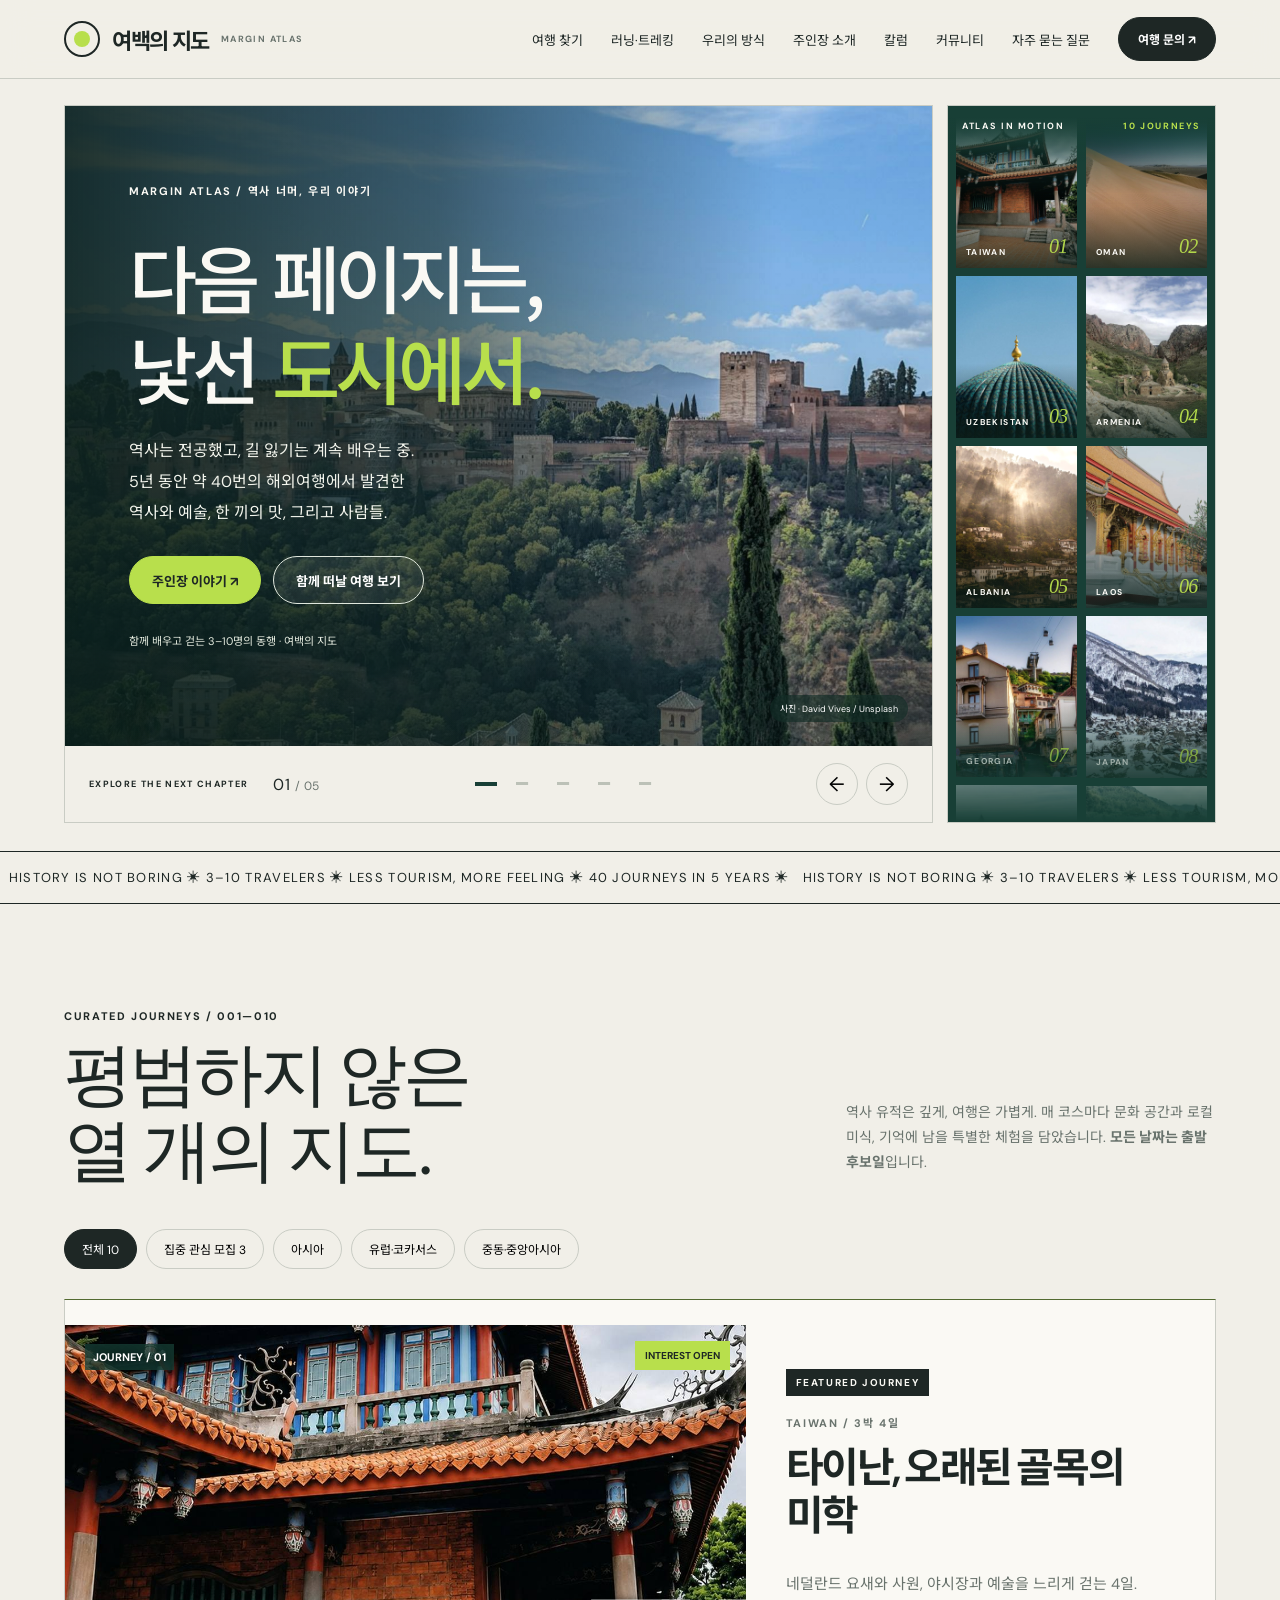
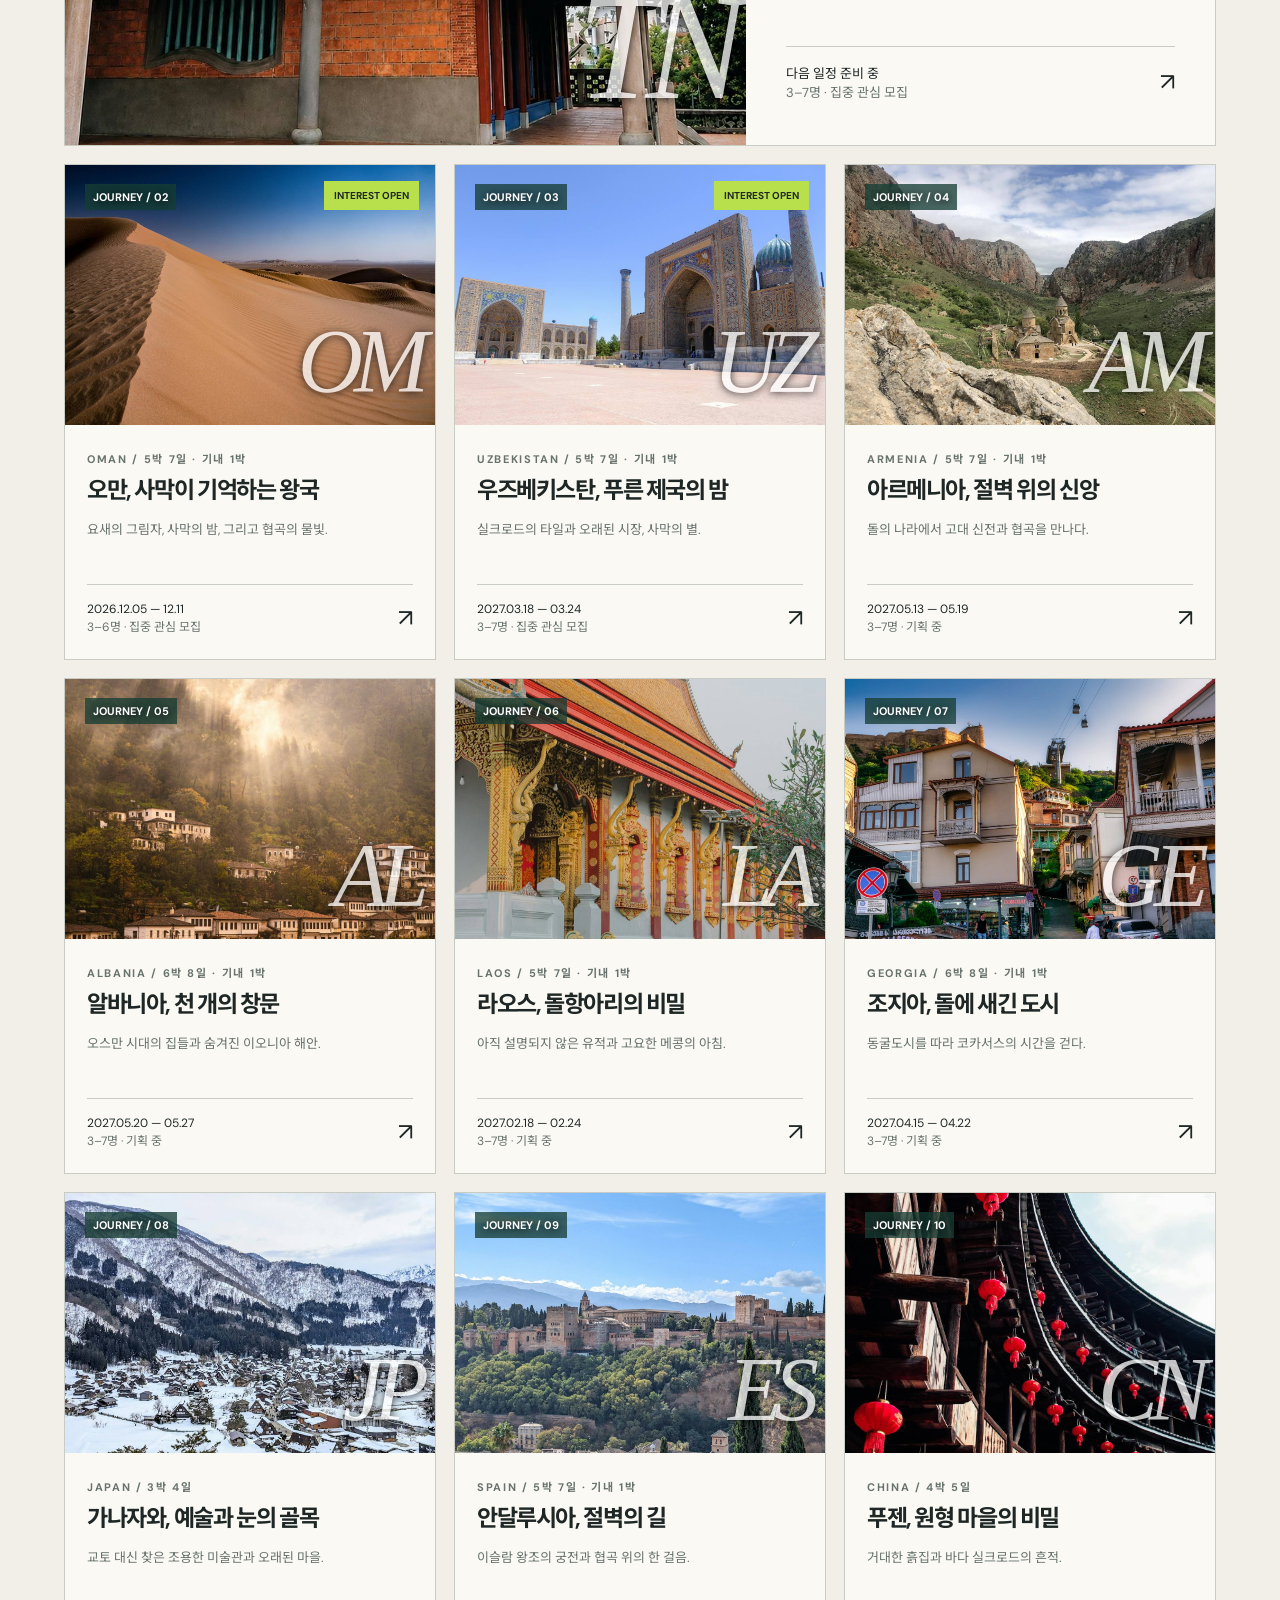
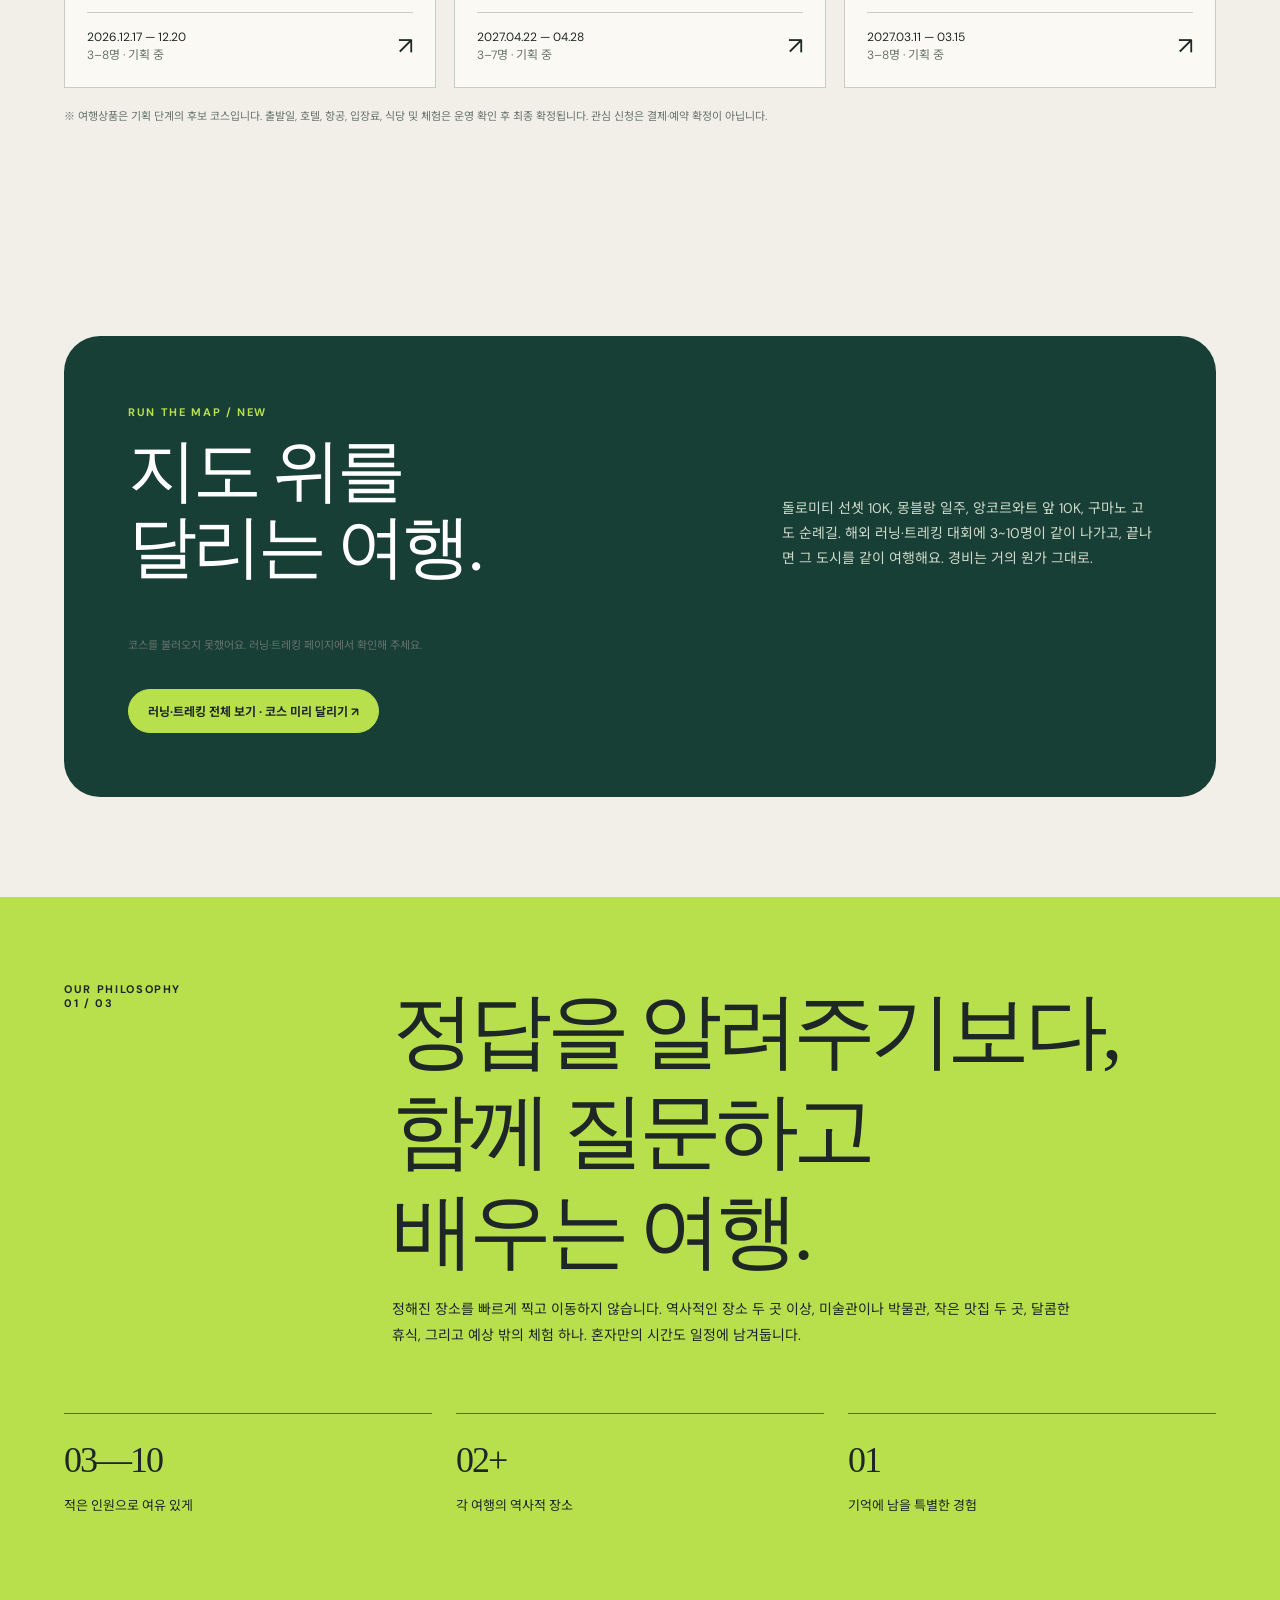
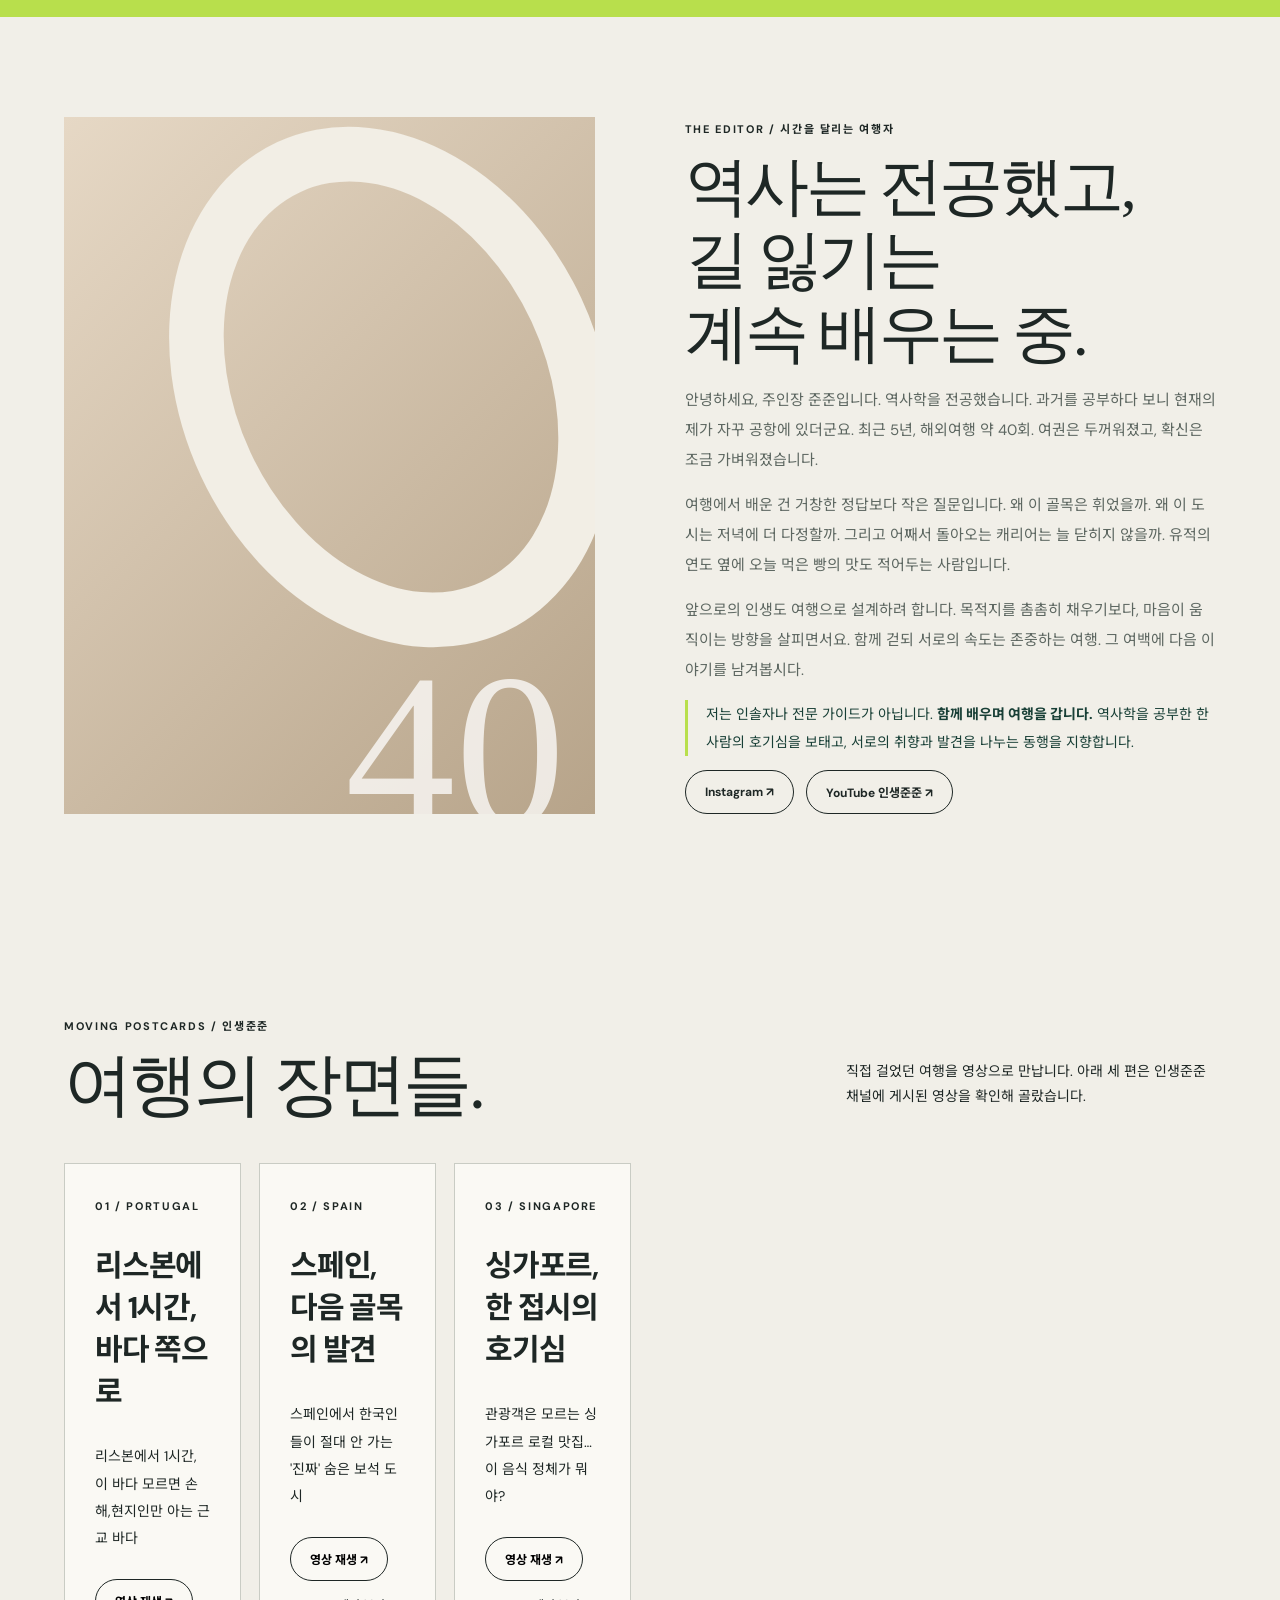
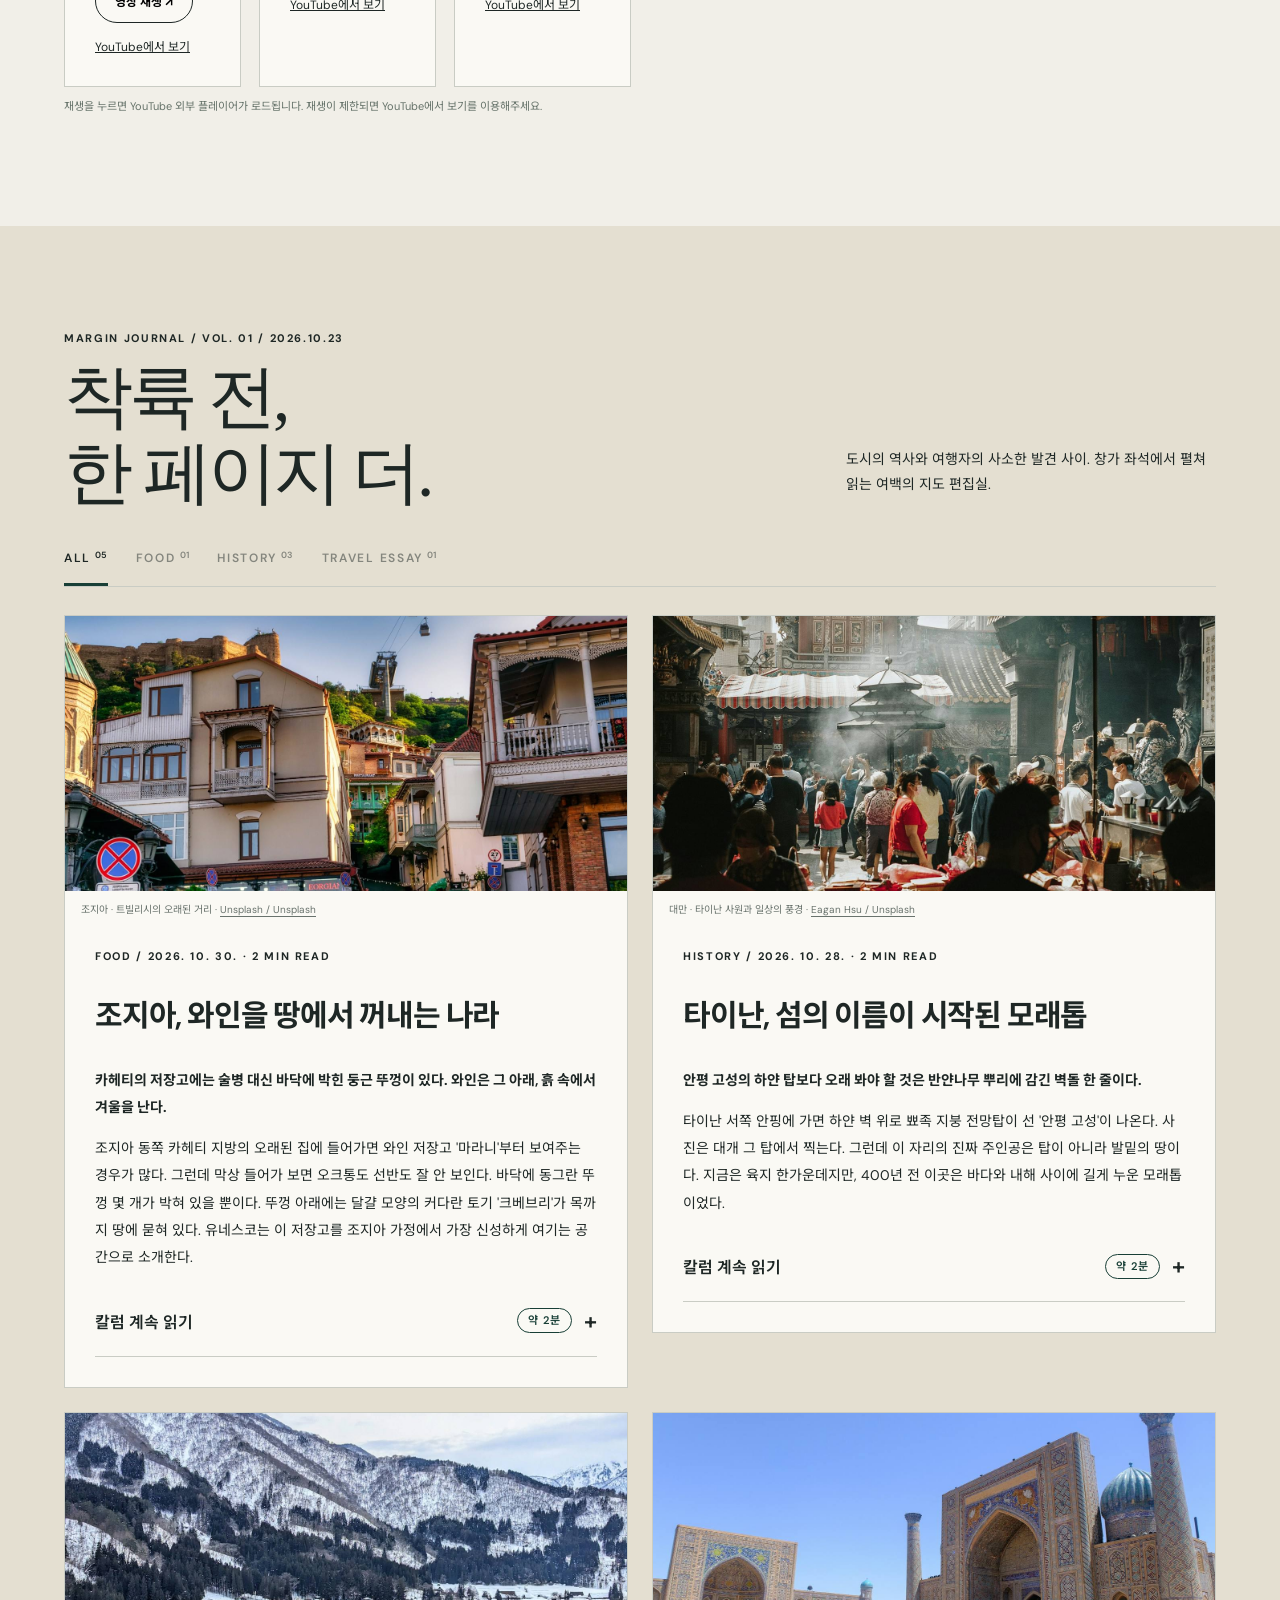
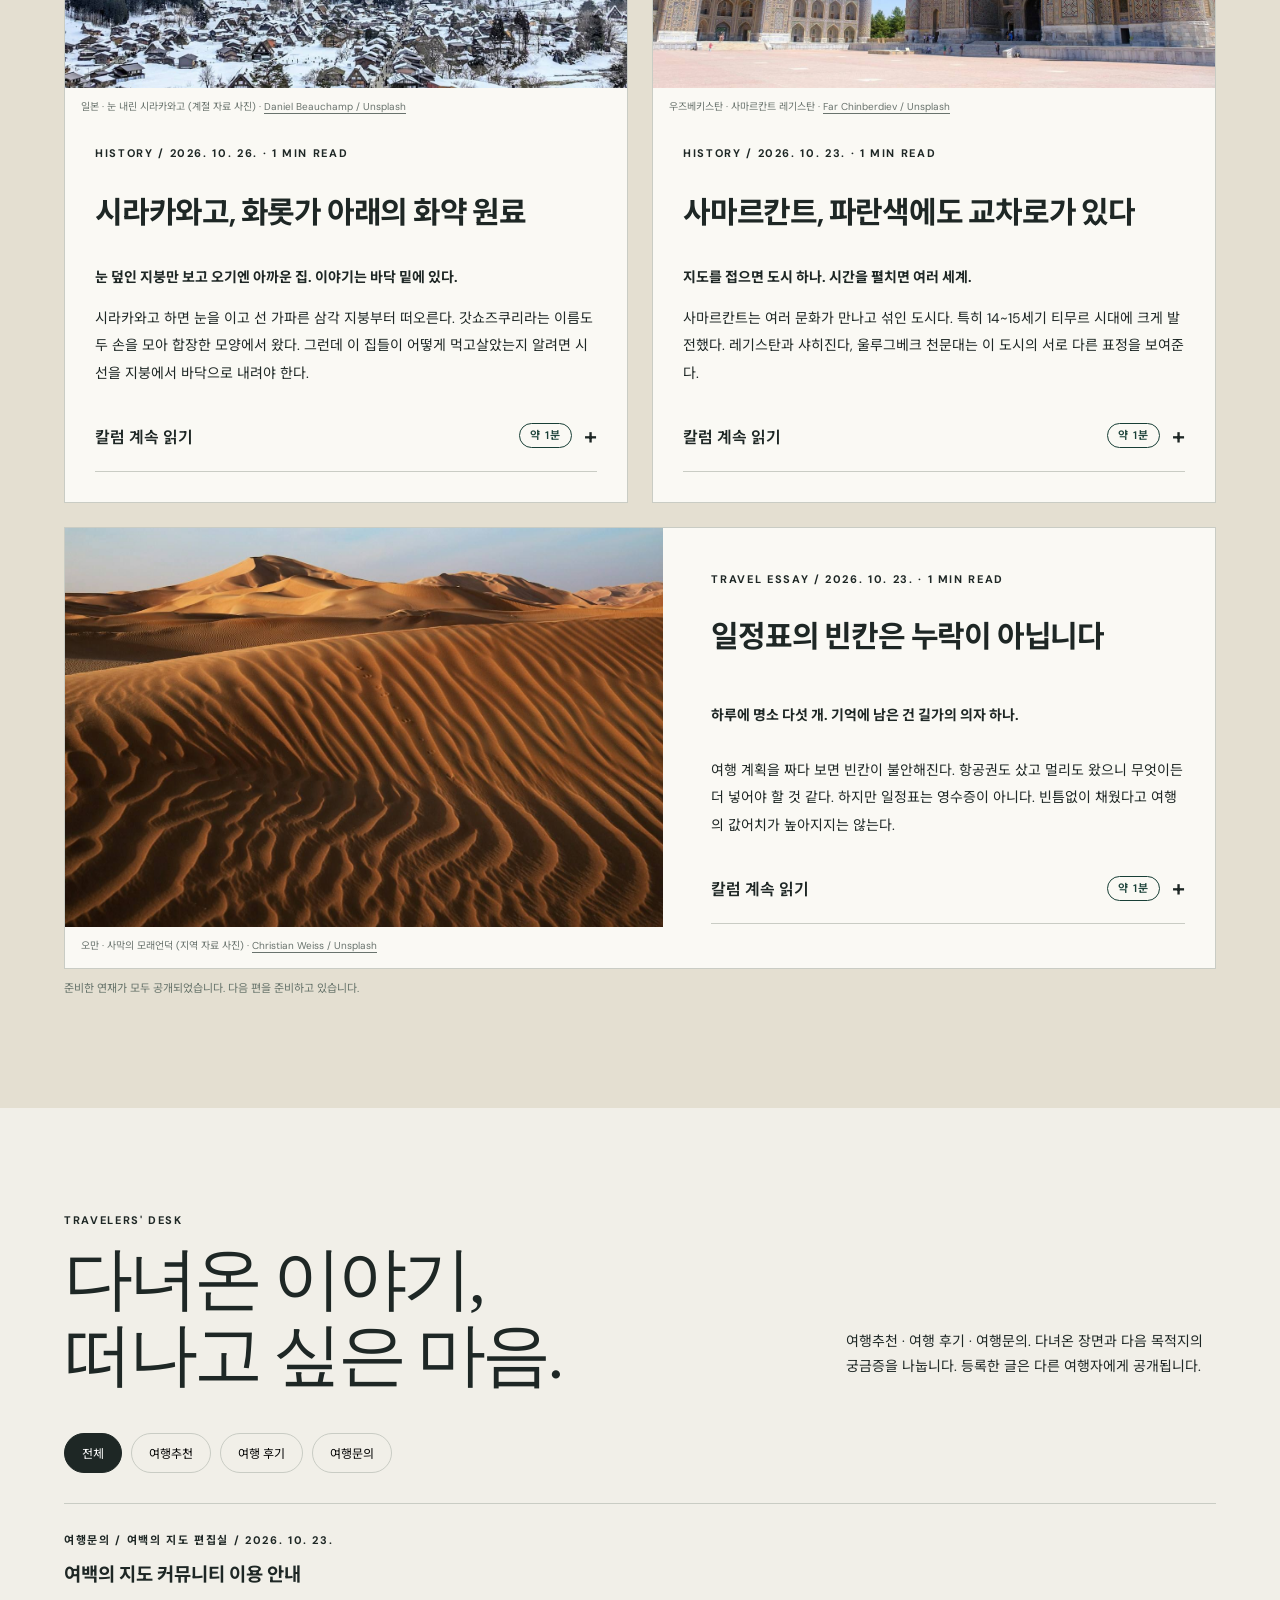
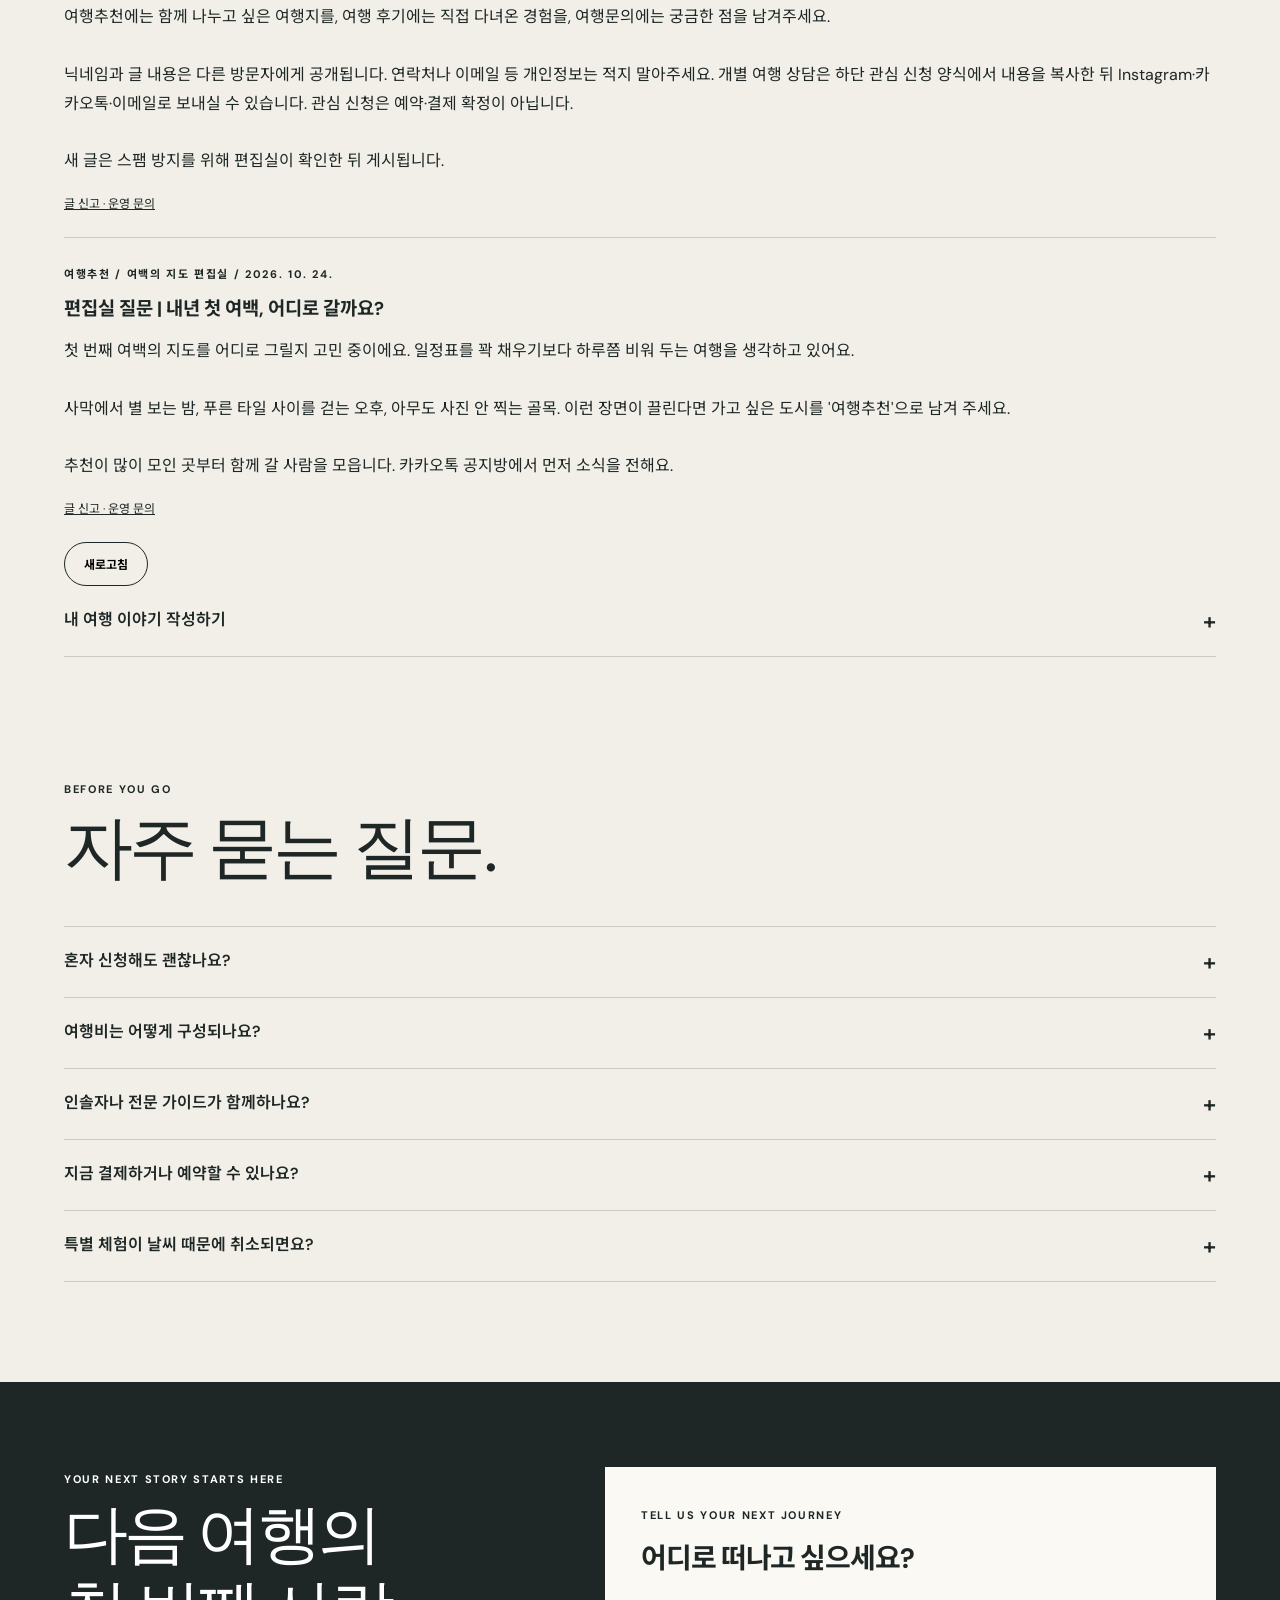
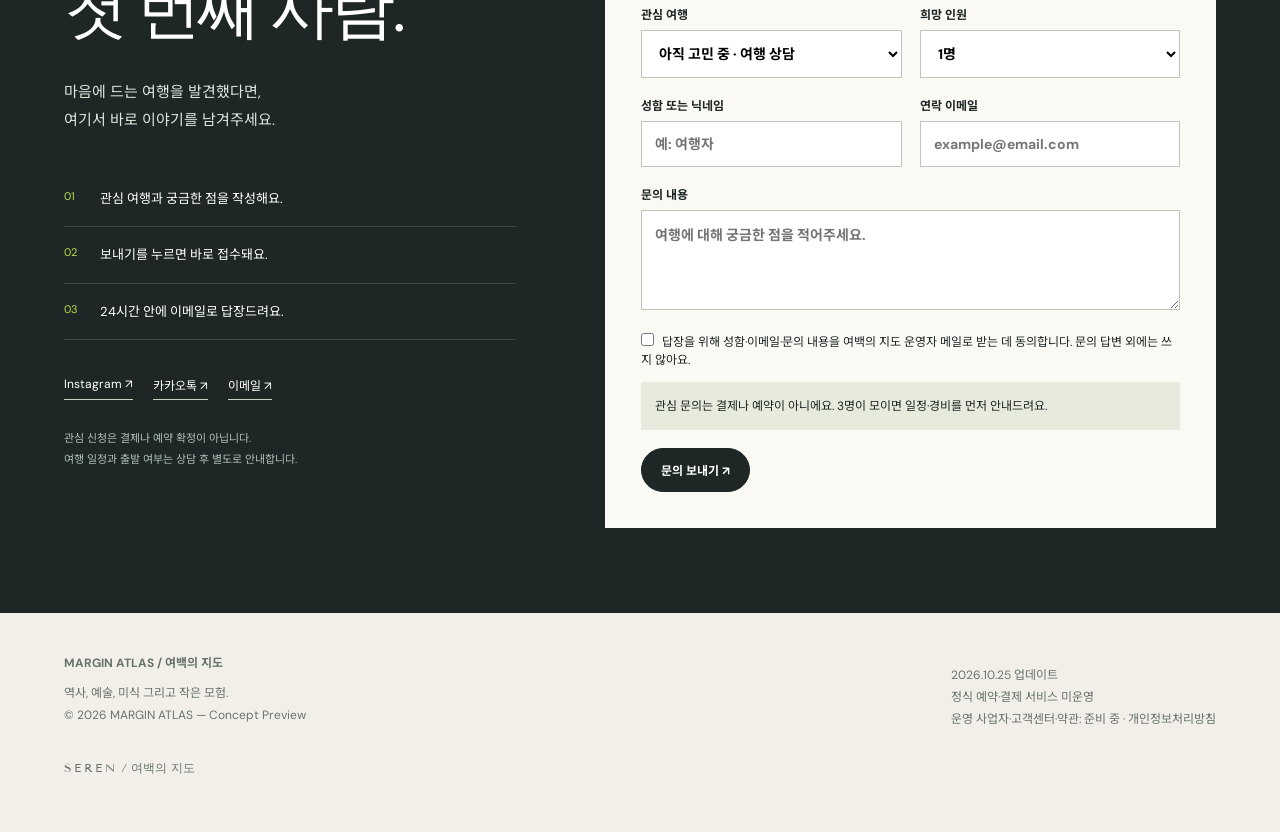
==== commit 89f4a1e8: "타이난 지난 출발 후보일(11.24) 문구를 '다음 일정 준비 중'으로 Co-Authored-By: Claude Opus 5.5 <noreply@anthropic.com> Clau" ====
--- a/index.html
+++ b/index.html
@@ -43,7 +43,7 @@
 <section class="hero carousel" aria-roledescription="슬라이드 쇼" aria-label="여백의 지도 여행 이야기">
 <div class="wrap hero-stage"><div class="carousel-shell"><div class="carousel-track" id="heroTrack" tabindex="0" aria-label="여행 슬라이드, 좌우 화살표로 이동">
 <article class="hero-slide" role="group" aria-roledescription="슬라이드" aria-label="1 / 5, 여백의 지도 소개"><img class="slide-photo" src="images/granada.jpg" alt="스페인 그라나다, 언덕 위의 알함브라 궁전 전경" fetchpriority="high" width="1800" height="1200"><div class="slide-shade"></div><div class="slide-content"><span class="micro">MARGIN ATLAS / 역사 너머, 우리 이야기</span><h1>다음 페이지는,<br>낯선 <em>도시에서.</em></h1><p>역사는 전공했고, 길 잃기는 계속 배우는 중.<br>5년 동안 약 40번의 해외여행에서 발견한<br>역사와 예술, 한 끼의 맛, 그리고 사람들.</p><div class="slide-actions"><a class="pill lime" href="#about">주인장 이야기 ↗</a><a class="pill glass" href="#journeys">함께 떠날 여행 보기</a></div><span class="slide-footnote">함께 배우고 걷는 3–10명의 동행 · 여백의 지도</span></div><a class="photo-credit" href="https://unsplash.com/photos/g1JA_Xn9Wl8" target="_blank" rel="noopener noreferrer">사진 · David Vives / Unsplash</a></article>
-<article class="hero-slide" role="group" aria-roledescription="슬라이드" aria-label="2 / 5, 대만 타이난"><img class="slide-photo" src="images/tainan.jpg" alt="대만 타이난의 전통 사원과 길가에 모인 사람들" loading="lazy" width="1800" height="1200"><div class="slide-shade"></div><div class="slide-content"><span class="micro">01 / TAIWAN · TAINAN</span><h2>오래된 골목에,<br>오늘의 <em>취향을.</em></h2><p>사원 앞에서 잠깐 멈추고, 골목 끝에서 한 끼.<br>타이난의 역사와 일상을 느리게 엮는 3박 4일.<br>유적도 보고, 맛있는 것도 놓치지 않는 여행.</p><div class="slide-actions"><button class="pill lime" type="button" data-journey="1">타이난 여행 자세히 ↗</button><button class="pill glass" type="button" data-inquire="1">이 여행 문의하기</button></div><span class="slide-footnote">2026.11.24 — 11.27 · 출발 후보일</span></div><a class="photo-credit" href="https://unsplash.com/photos/a0AIBFxVrb4" target="_blank" rel="noopener noreferrer">사진 · Eagan Hsu / Unsplash</a></article>
+<article class="hero-slide" role="group" aria-roledescription="슬라이드" aria-label="2 / 5, 대만 타이난"><img class="slide-photo" src="images/tainan.jpg" alt="대만 타이난의 전통 사원과 길가에 모인 사람들" loading="lazy" width="1800" height="1200"><div class="slide-shade"></div><div class="slide-content"><span class="micro">01 / TAIWAN · TAINAN</span><h2>오래된 골목에,<br>오늘의 <em>취향을.</em></h2><p>사원 앞에서 잠깐 멈추고, 골목 끝에서 한 끼.<br>타이난의 역사와 일상을 느리게 엮는 3박 4일.<br>유적도 보고, 맛있는 것도 놓치지 않는 여행.</p><div class="slide-actions"><button class="pill lime" type="button" data-journey="1">타이난 여행 자세히 ↗</button><button class="pill glass" type="button" data-inquire="1">이 여행 문의하기</button></div><span class="slide-footnote">다음 일정 준비 중 · 관심 신청</span></div><a class="photo-credit" href="https://unsplash.com/photos/a0AIBFxVrb4" target="_blank" rel="noopener noreferrer">사진 · Eagan Hsu / Unsplash</a></article>
 <article class="hero-slide" role="group" aria-roledescription="슬라이드" aria-label="3 / 5, 오만"><img class="slide-photo" src="images/oman.jpg" alt="오만 루브알할리 사막의 금빛 모래언덕과 푸른 하늘" loading="lazy" width="1800" height="1200"><div class="slide-shade"></div><div class="slide-content"><span class="micro">02 / OMAN</span><h2>일정표보다 큰,<br>사막의 <em>여백.</em></h2><p>오래된 요새를 지나, 모래언덕 너머로.<br>오만에서 역사와 사막의 풍경을 만나는 5박 7일.<br>한 장의 사진보다 오래 남을 시간을 찾습니다.</p><div class="slide-actions"><button class="pill lime" type="button" data-journey="2">오만 여행 자세히 ↗</button><button class="pill glass" type="button" data-inquire="2">이 여행 문의하기</button></div><span class="slide-footnote">2026.12.05 — 12.11 · 출발 후보일 · 사진은 오만 사막 자료 사진</span></div><a class="photo-credit" href="https://unsplash.com/photos/nNJAHR41tFE" target="_blank" rel="noopener noreferrer">사진 · Tanja Cotoaga / Unsplash</a></article>
 <article class="hero-slide" role="group" aria-roledescription="슬라이드" aria-label="4 / 5, 우즈베키스탄 사마르칸트"><img class="slide-photo" src="images/samarkand.jpg" alt="사마르칸트 레기스탄 광장의 푸른 돔과 역사 건축" loading="lazy" width="1800" height="1200"><div class="slide-shade"></div><div class="slide-content"><span class="micro">03 / UZBEKISTAN · SAMARKAND</span><h2>푸른 타일 사이,<br>시간을 <em>걷다.</em></h2><p>실크로드의 흔적과 오래된 시장.<br>도시의 이름을 외우는 대신 이야기를 만나는 여행.<br>사마르칸트에서 다음 페이지를 펼쳐보세요.</p><div class="slide-actions"><button class="pill lime" type="button" data-journey="3">우즈베키스탄 여행 자세히 ↗</button><a class="pill glass" href="#magazine">여행 칼럼 먼저 읽기</a></div><span class="slide-footnote">2027.03.18 — 03.24 · 출발 후보일</span></div><a class="photo-credit" href="https://unsplash.com/photos/IdXyXm9DaQ8" target="_blank" rel="noopener noreferrer">사진 · Far Chinberdiev / Unsplash</a></article>
 <article class="hero-slide inquiry-slide" role="group" aria-roledescription="슬라이드" aria-label="5 / 5, 여행 문의 작성"><img class="slide-photo" src="images/georgia.jpg" alt="조지아 트빌리시, 발코니가 이어진 오래된 골목" loading="lazy" width="1800" height="1200"><div class="slide-shade"></div><div class="slide-content"><span class="micro">YOUR NEXT STORY / 여기서 시작해요</span><h2>떠나고 싶은 마음,<br>한 줄이면 <em>충분해요.</em></h2><p>관심 있는 여행과 궁금한 점을 적어주세요.<br>아래 문의 영역에서 내용을 확인하고<br>편한 채널로 직접 보낼 수 있습니다.</p></div><form class="hero-quick-form" id="heroQuickForm"><span class="micro">LET'S MAKE A LITTLE PLAN</span><h3>어디로 떠나고 싶으세요?</h3><label>성함 또는 닉네임<input id="quickName" maxlength="50" placeholder="어떻게 불러드릴까요?" autocomplete="nickname"></label><label>관심 여행<select id="quickTrip"><option value="">아직 고민 중이에요</option><option value="1">대만 · 타이난</option><option value="2">오만</option><option value="3">우즈베키스탄</option></select></label><label>궁금한 이야기<textarea id="quickMessage" rows="2" maxlength="3000" placeholder="혼자 참여해도 될까요? 일정이 궁금해요."></textarea></label><button class="pill dark" type="submit">문의 이어서 작성 ↗</button><p>입력한 내용은 아래 문의 칸에 이어집니다.</p></form><a class="photo-credit" href="https://unsplash.com/photos/VcbjEhgdR9A" target="_blank" rel="noopener noreferrer">사진 · Unsplash</a></article>
@@ -68,7 +68,7 @@
 <script src="photo-data.js"></script>
 <script>
 const trips=[
-{id:1,fit:["유적만큼 골목 식당과 야시장이 궁금한 분", "휴가를 길게 못 내서 3박 4일로 먼저 맛보고 싶은 분", "많이 걷지 않는 느긋한 일정을 원하는 분"],country:'TAIWAN',name:'타이난, 오래된 골목의 미학',city:'타이난 · 안핑',region:'asia',focus:true,date:'2026.11.24 — 11.27',days:'3박 4일',size:'3–7명',code:'TN',color:'#bc7d5f',shape:'#e3c4a3',line:'네덜란드 요새와 사원, 야시장과 예술을 느리게 걷는 4일.',history:['안핑고보(옛 제일란디아 요새)','적감루(츠칸러우)'],museum:'치메이 박물관 · 국립타이완역사박물관(시간에 따라 택1)',experience:'쓰차오 녹색터널 보트 / 우천 시 공예 체험',route:['1일차 · 도착, 구시가지 산책, 야시장','2일차 · 적감루와 타이난 옛 골목, 로컬 식당','3일차 · 안핑고보, 쓰차오 보트, 치메이 박물관(동선에 따라 조정)','4일차 · 디저트 산책, 귀국'],hotel:'4성급 후보: Provintia Hotel (天下南隅) — 타이난 북구, 적감루 접근이 편리한 중심부. 24시간 프런트·피트니스·레스토랑·무료 Wi‑Fi. 실제 객실·조식·취소조건은 재확인.',hotelPrice:'2026.11.19~22 조회 예시: 2객실/성인 4명/3박 총 1,386,208원 (요청 출발일과 다름)',restaurants:['Du Hsiao Yueh — 타이난식 단자이 국수 후보','A-Sha Restaurant — 타이난 향토 요리 후보'],desserts:['Tongji Anping Douhua — 두화 후보','Lily Fruit Shop — 과일 빙수 후보'],transfer:'타이베이 공항 → 타이난 고속철·차량 이동 약 2~3시간(환승 포함, 상황에 따라 변동)',difficulty:'낮음',alternative:'강풍·우천 시 보트 대신 실내 박물관 또는 공예 클래스',air:'미확정',cost:[380000,360000,270000,600000],status:'집중 관심 모집',note:'타이베이 왕복 항공과 타이난 이동비 별도 확인 필요.'},
+{id:1,fit:["유적만큼 골목 식당과 야시장이 궁금한 분", "휴가를 길게 못 내서 3박 4일로 먼저 맛보고 싶은 분", "많이 걷지 않는 느긋한 일정을 원하는 분"],country:'TAIWAN',name:'타이난, 오래된 골목의 미학',city:'타이난 · 안핑',region:'asia',focus:true,date:'다음 일정 준비 중',days:'3박 4일',size:'3–7명',code:'TN',color:'#bc7d5f',shape:'#e3c4a3',line:'네덜란드 요새와 사원, 야시장과 예술을 느리게 걷는 4일.',history:['안핑고보(옛 제일란디아 요새)','적감루(츠칸러우)'],museum:'치메이 박물관 · 국립타이완역사박물관(시간에 따라 택1)',experience:'쓰차오 녹색터널 보트 / 우천 시 공예 체험',route:['1일차 · 도착, 구시가지 산책, 야시장','2일차 · 적감루와 타이난 옛 골목, 로컬 식당','3일차 · 안핑고보, 쓰차오 보트, 치메이 박물관(동선에 따라 조정)','4일차 · 디저트 산책, 귀국'],hotel:'4성급 후보: Provintia Hotel (天下南隅) — 타이난 북구, 적감루 접근이 편리한 중심부. 24시간 프런트·피트니스·레스토랑·무료 Wi‑Fi. 실제 객실·조식·취소조건은 재확인.',hotelPrice:'2026.11.19~22 조회 예시: 2객실/성인 4명/3박 총 1,386,208원 (요청 출발일과 다름)',restaurants:['Du Hsiao Yueh — 타이난식 단자이 국수 후보','A-Sha Restaurant — 타이난 향토 요리 후보'],desserts:['Tongji Anping Douhua — 두화 후보','Lily Fruit Shop — 과일 빙수 후보'],transfer:'타이베이 공항 → 타이난 고속철·차량 이동 약 2~3시간(환승 포함, 상황에 따라 변동)',difficulty:'낮음',alternative:'강풍·우천 시 보트 대신 실내 박물관 또는 공예 클래스',air:'미확정',cost:[380000,360000,270000,600000],status:'집중 관심 모집',note:'타이베이 왕복 항공과 타이난 이동비 별도 확인 필요.'},
 {id:2,fit:["사막과 요새, 둘 다 한 번에 보고 싶은 분", "붐비지 않는 중동 여행지를 찾는 분", "차로 이동하는 시간도 풍경으로 즐길 수 있는 분"],country:'OMAN',name:'오만, 사막이 기억하는 왕국',city:'무스카트 · 니즈와 · 바흘라',region:'other',focus:true,date:'2026.12.05 — 12.11',days:'5박 7일 · 기내 1박',size:'3–6명',code:'OM',color:'#bb9565',shape:'#edc89c',line:'요새의 그림자, 사막의 밤, 그리고 협곡의 물빛.',history:['니즈와 요새','바흘라 요새(UNESCO)'],museum:'오만 국립박물관',experience:'와히바 사막 4WD & 별 관찰 / 와디샤브 자연 트레킹은 별도 안전 검토',route:['1일차 · 무스카트 도착','2일차 · 국립박물관과 옛 항구','3일차 · 니즈와 요새·수크, 바흘라 요새','4일차 · 사막 4WD, 사막 숙박(호텔과 별도 옵션)','5일차 · 무스카트 복귀, 자유시간','6~7일차 · 일정 조정 및 귀국'],hotel:'니즈와 또는 무스카트의 3~4성급 호텔 후보. 전용 욕실·냉방·24시간 응대·차량 접근성을 우선. 사막 캠프 1박은 호텔 등급과 별개인 선택형 특별 숙박으로 구분.',restaurants:['Al Aqr Traditional Restaurant — 니즈와 전통식 후보','Tamrah Restaurant & Cafe — 니즈와 요새 인근 후보'],desserts:['Tamrah Cafe — 대추야자 디저트 후보','니즈와 수크 — 오만 할와 시식 후보'],transfer:'무스카트→니즈와 차량 약 2시간, 니즈와→바흘라 약 30~40분',difficulty:'보통',alternative:'폭우·와디 급류 위험 시 협곡 접근 금지, 박물관·전통마을로 변경',air:'스카이스캐너 12/5~12/11 왕복 참고가 약 966,026원(2026.10.22 검색, 변동 가능)',cost:[970000,520000,430000,700000],status:'집중 관심 모집',note:'항공편 경유시간에 따라 5박 7일 구성이 달라질 수 있음.'},
 {id:3,fit:["타일과 건축 사진을 오래 들여다보는 분", "실크로드 이야기를 현장에서 이어 붙이고 싶은 분", "열차 이동과 시장 구경을 좋아하는 분"],country:'UZBEKISTAN',name:'우즈베키스탄, 푸른 제국의 밤',city:'사마르칸트 · 부하라',region:'other',focus:true,date:'2027.03.18 — 03.24',days:'5박 7일 · 기내 1박',size:'3–7명',code:'UZ',color:'#5b8b88',shape:'#9fcac3',line:'실크로드의 타일과 오래된 시장, 사막의 별.',history:['레기스탄 광장','샤히진다 묘역','부하라 아르크 성채'],museum:'아프로시압 박물관',experience:'사막 유르트·별 관찰은 1박 연장 옵션 / 기본 코스는 사마르칸트·부하라 집중',route:['1일차 · 사마르칸트 도착','2일차 · 레기스탄·샤히진다','3일차 · 아프로시압 박물관, 열차로 부하라','4일차 · 부하라 구시가지·아르크 성채','5일차 · 시장·전통 공예, 자유시간','6~7일차 · 귀국'],hotel:'4성급 후보: L’Argamak Boutique Hotel Historic Center — 사마르칸트 역사 중심부. 정원·테라스·24시간 프런트·무료 Wi‑Fi·조식 옵션 확인 필요. 부하라 숙소는 별도 선정.',hotelPrice:'2027.03.19~21 조회 예시: 2객실/성인 4명/2박 총 480,904원 (전체 일정 호텔비 아님)',restaurants:['Ruhobod Osh — 사마르칸트 플로프 후보','Shokhrukh Nur — 샤슬릭 후보'],desserts:['Doppio Specialty Coffee — 레기스탄 인근','Boulevard Restaurant & Bakery — 베이커리 후보'],transfer:'사마르칸트→부하라 열차 약 1.5~2.5시간(열차 종류에 따라 다름)',difficulty:'낮음~보통',alternative:'사막 숙박은 계절·도로·숙박 품질 검증 후 선택, 기본은 3성급 이상 호텔',air:'미확정',cost:[750000,430000,350000,700000],status:'집중 관심 모집',note:'히바까지 포함하면 장거리 이동이 늘어나므로 이번 7일 코스에서는 제외.'},
 {id:4,fit:["오래된 수도원과 산 풍경을 같이 보고 싶은 분", "유럽보다 덜 알려진 코카서스가 궁금한 분", "하루 4~5시간 차 이동도 괜찮은 분"],country:'ARMENIA',name:'아르메니아, 절벽 위의 신앙',city:'예레반 · 가르니 · 타테브',region:'europe',date:'2027.05.13 — 05.19',days:'5박 7일 · 기내 1박',size:'3–7명',code:'AM',color:'#ae776e',shape:'#e3a999',line:'돌의 나라에서 고대 신전과 협곡을 만나다.',history:['가르니 신전','게하르트 수도원','타테브 수도원'],museum:'아르메니아 역사박물관',experience:'Wings of Tatev 케이블카(운영·강풍 여부 확인)',route:['예레반 2박 · 박물관과 구시가지','가르니·게하르트 당일 탐방','고리스 이동 및 1박','타테브 케이블카·수도원','예레반 복귀 후 귀국'],hotel:'예레반 공화국 광장 인근 4성급 이상 시내 호텔 후보. 트윈 객실, 조식, 차량 승하차 공간, 엘리베이터를 확인. 고리스 1박은 별도 3성급 이상 숙소 확보 필요.',restaurants:['Lavash Restaurant — 아르메니아 전통식 후보','Sherep Restaurant — 현대식 아르메니아 요리 후보'],desserts:['Sorriso Cafe — 젤라토 후보','Artbridge Bookstore Cafe — 카페 후보'],transfer:'예레반→타테브/고리스 편도 약 4~5시간으로 숙박 분산 필수',difficulty:'보통',alternative:'강풍 시 케이블카 대신 차량 이동 또는 인근 유적 탐방',air:'미확정',cost:[950000,470000,400000,700000],status:'기획 중'},
@@ -150,6 +150,6 @@
 host.innerHTML=col(A,'')+col(B,' down');
 host.addEventListener('click',e=>{const b=e.target.closest('.reel-tile');if(b&&typeof openDetail==='function')openDetail(+b.dataset.id);});
 })();</script>
-<script src="https://probe2928-crypto.github.io/chainbrief/network.js" data-site="yeobaek" defer></script>
+<script src="https://chainbrief.app/network.js" data-site="yeobaek" defer></script>
 </body>
 </html>
